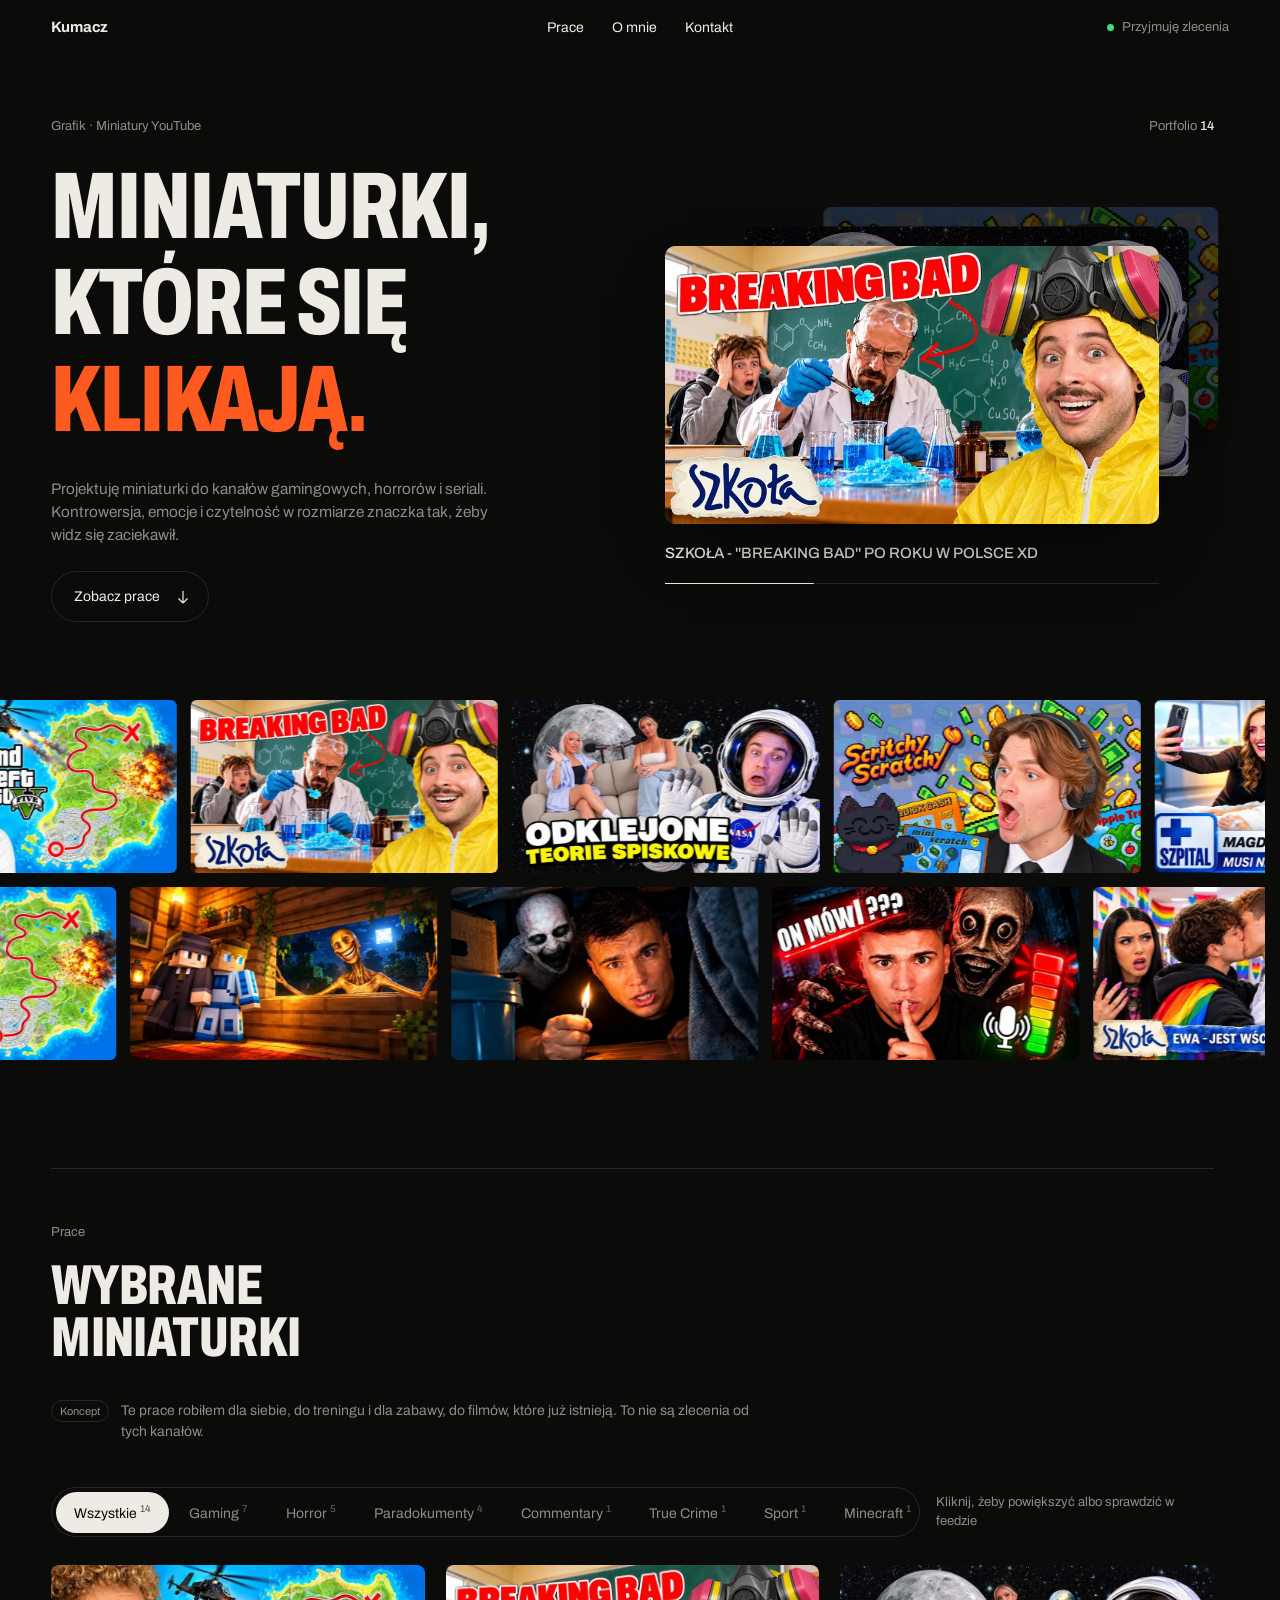
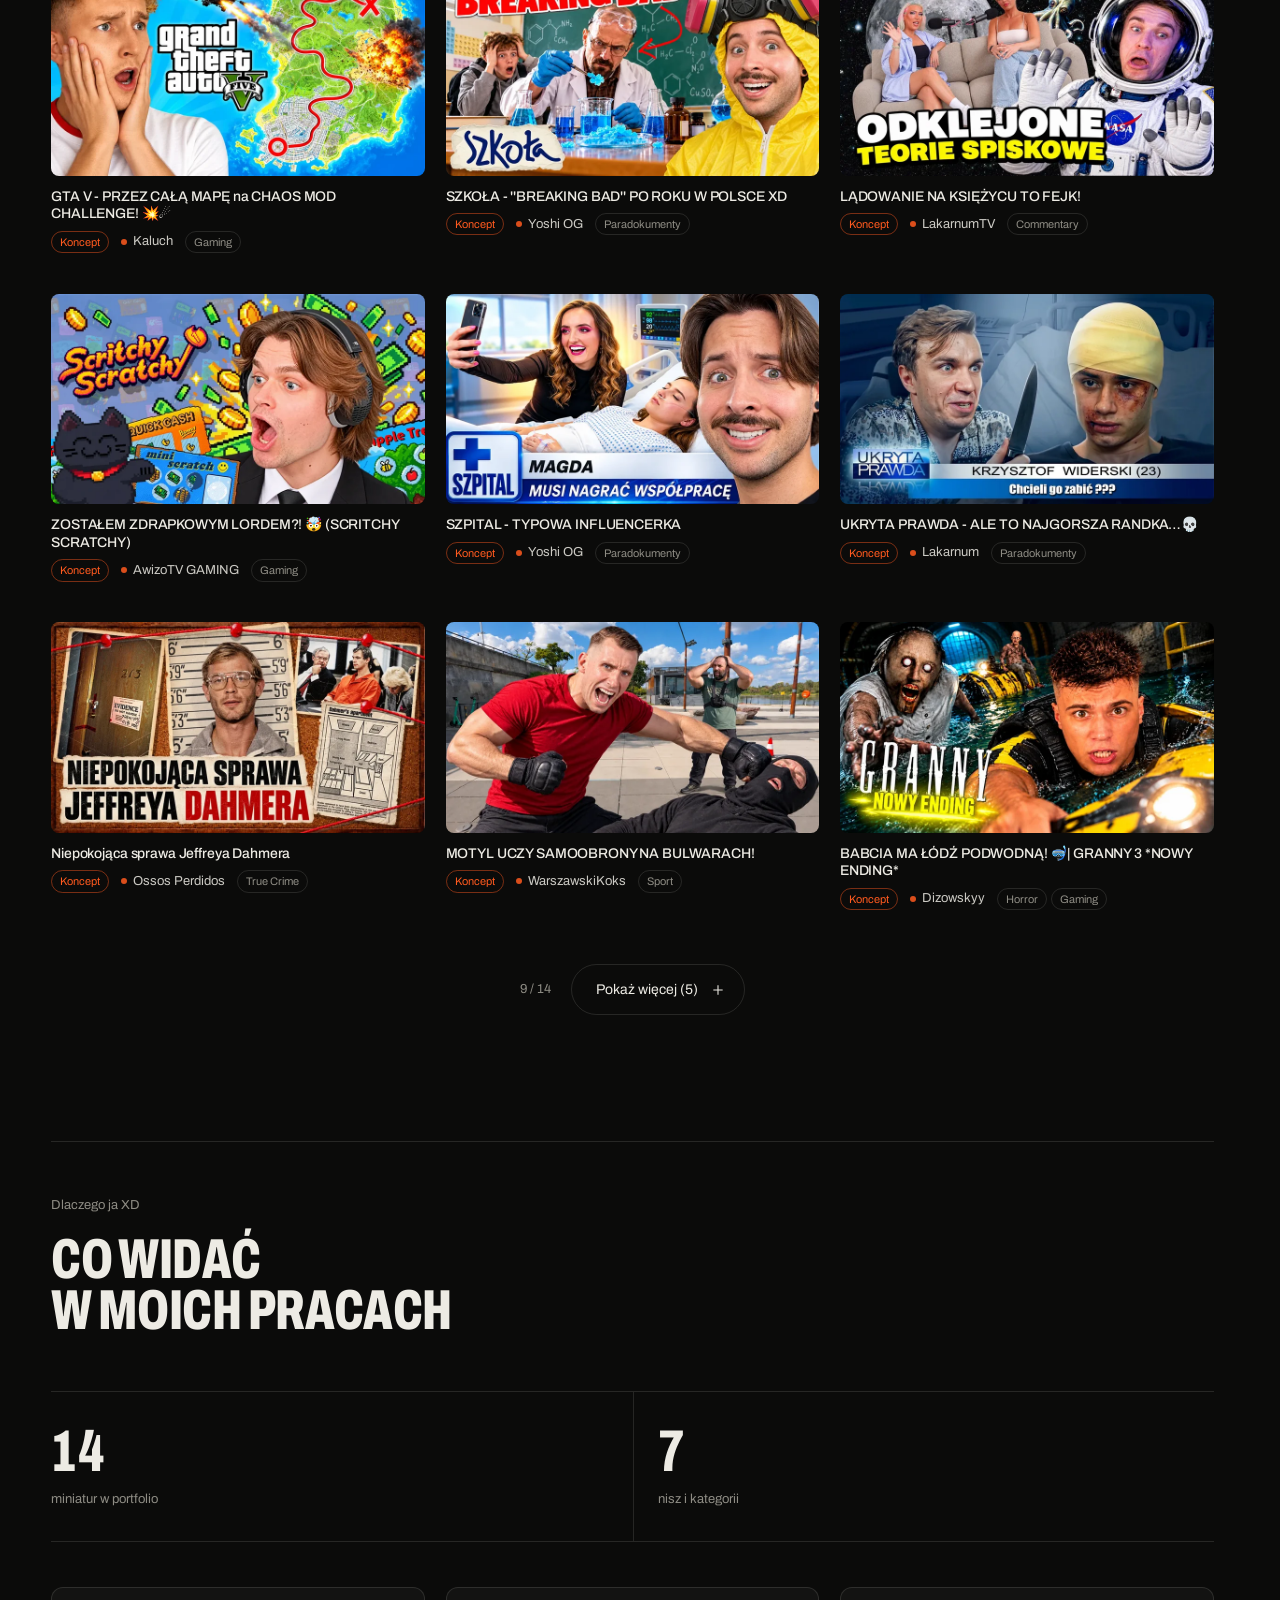
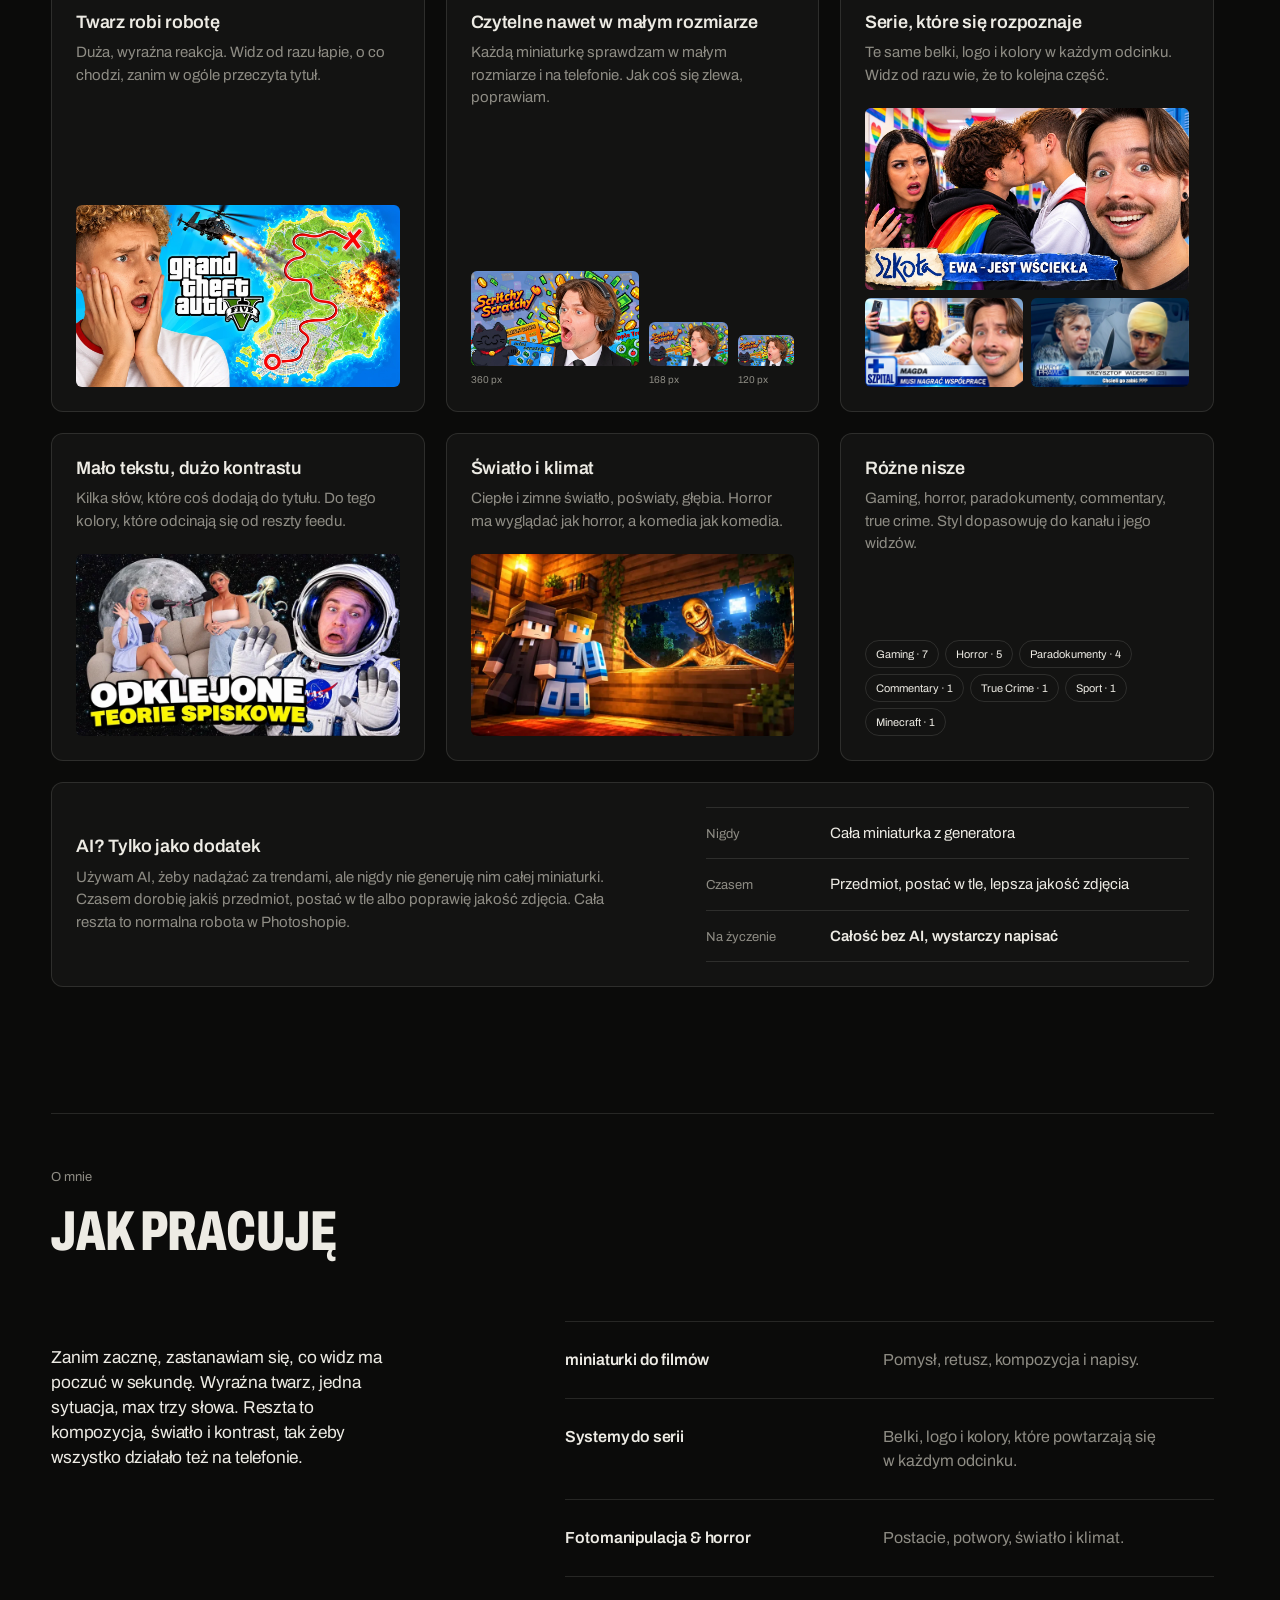
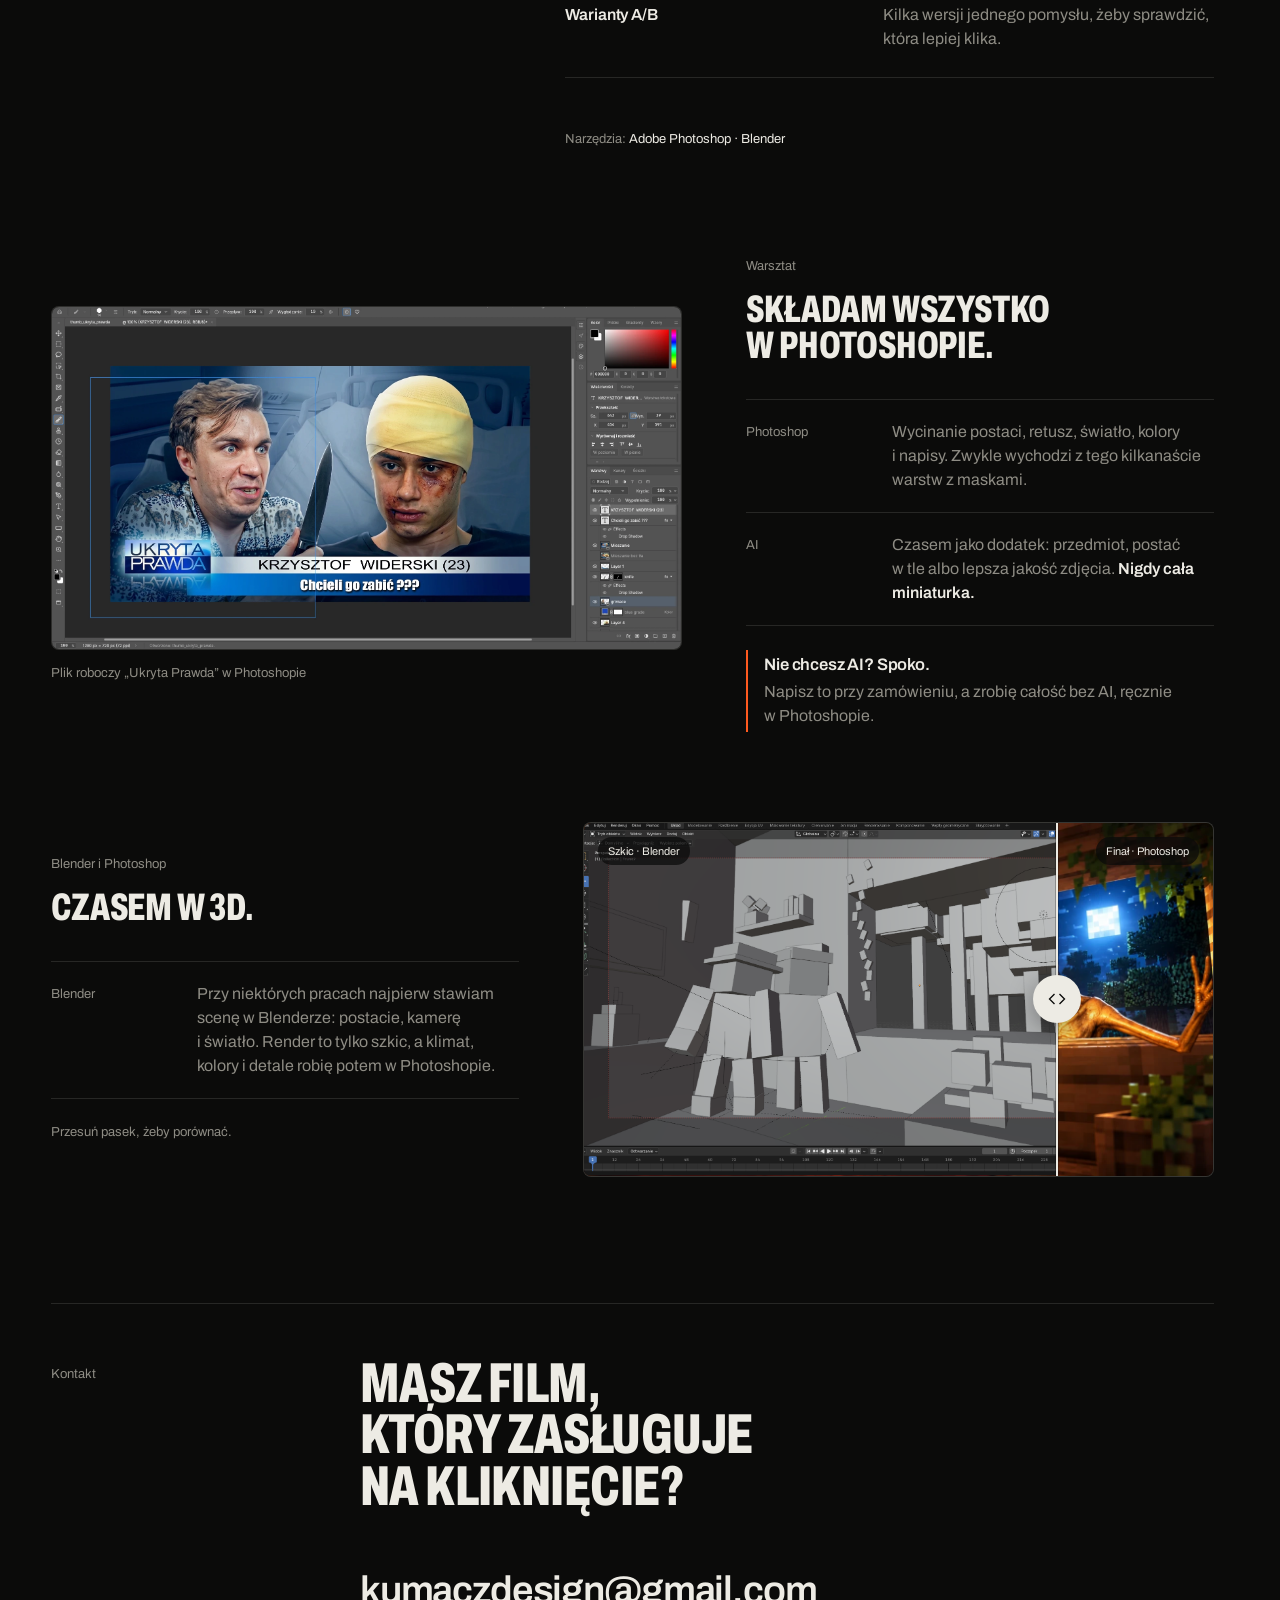
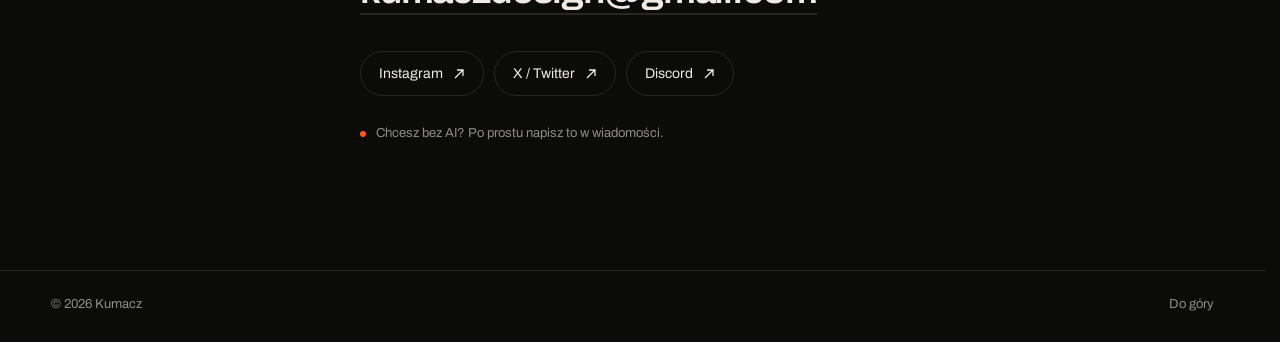
==== index.html @ b5e8e884 "Mniej ozdobników, lżejsza strona na telefon Co-Authored-By: Claude Opus 5.5 <noreply@anthropic.com>" ====
<!doctype html>
<html lang="pl">
<head>
  <meta charset="utf-8">
  <meta name="viewport" content="width=device-width, initial-scale=1, viewport-fit=cover">
  <title>Kumacz · miniaturki YouTube</title>
  <meta name="description" content="Portfolio miniaturek YouTube: gaming, horror, paradokumenty i nie tylko.">
  <meta property="og:title" content="Kumacz · miniaturki YouTube">
  <meta property="og:description" content="Portfolio miniaturek YouTube: gaming, horror, paradokumenty i nie tylko.">
  <meta property="og:type" content="website">
  <meta property="og:image" content="https://kumacz-design.github.io/kumacz.github.io/assets/img/share.jpg">
  <meta name="twitter:card" content="summary_large_image">
  <meta name="theme-color" content="#0b0b0a">
  <link rel="icon" href="data:image/svg+xml,%3Csvg xmlns='http://www.w3.org/2000/svg' viewBox='0 0 32 32'%3E%3Crect width='32' height='32' rx='7' fill='%23ff5a1f'/%3E%3Cpath d='M12 9.5v13l10-6.5z' fill='%230b0b0a'/%3E%3C/svg%3E">
  <link rel="preconnect" href="https://fonts.googleapis.com">
  <link rel="preconnect" href="https://fonts.gstatic.com" crossorigin>
  <link href="https://fonts.googleapis.com/css2?family=Archivo:wdth,wght@62..125,400..800&display=swap" rel="stylesheet">
  <link rel="stylesheet" href="assets/css/style.css">
</head>
<body>
  <a class="skip" href="#prace">Przejdź do prac</a>

  <header class="nav">
    <a class="nav__brand" href="#top" data-p="name">Kumacz</a>
    <nav class="nav__links" aria-label="Główna">
      <a href="#prace" class="ulink">Prace</a>
      <a href="#o-mnie" class="ulink">O mnie</a>
      <a href="#kontakt" class="ulink">Kontakt</a>
    </nav>
    <span class="nav__status mono" data-available><i></i>Przyjmuję zlecenia</span>
  </header>

  <main id="top">
    <section class="hero">
      <div class="hero__top mono">
        <span data-p="role">Grafik · Miniaturki YouTube</span>
        <span class="hero__index">Portfolio <b data-works>00</b></span>
      </div>
      <div class="hero__grid">
        <div class="hero__main">
          <h1 class="hero__title" aria-label="Miniaturki, które się klikają.">
            <span class="line" aria-hidden="true"><span>Miniaturki,</span></span>
            <span class="line" aria-hidden="true"><span>które się</span></span>
            <span class="line" aria-hidden="true"><span><em>klikają.</em></span></span>
          </h1>
          <div class="hero__foot">
            <p class="hero__lead fade">Projektuję miniaturki do kanałów gamingowych, horrorów i&nbsp;seriali. Kontrowersja, emocje i&nbsp;czytelność w&nbsp;rozmiarze znaczka tak, żeby widz się zaciekawił.</p>
            <a class="hero__cta fade" href="#prace">
              <span>Zobacz prace</span>
              <svg viewBox="0 0 24 24" aria-hidden="true"><path d="M12 4v16m0 0-6-6m6 6 6-6" fill="none" stroke="currentColor" stroke-width="1.6"/></svg>
            </a>
          </div>
        </div>
        <div class="show" aria-label="Najnowsze prace">
          <div class="show__stack"></div>
          <div class="show__caption">
            <span class="show__title"></span>
            <span class="show__bar" aria-hidden="true"><i></i></span>
          </div>
        </div>
      </div>
    </section>

    <section class="strip" aria-label="Przegląd prac">
      <div class="strip__inner">
        <div class="strip__row"></div>
        <div class="strip__row"></div>
      </div>
    </section>

    <section id="prace" class="work">
      <div class="section-head" data-reveal>
        <span class="mono"> Prace</span>
        <h2 class="section-title">Wybrane<br>miniaturki</h2>
      </div>
      <p class="work__note" data-reveal><span class="tag mono">Koncept</span> Te prace robiłem dla siebie, do treningu i&nbsp;dla zabawy, do filmów, które już istnieją. To nie są zlecenia od tych kanałów.</p>
      <div class="filters-wrap" data-reveal>
        <div class="filters" role="toolbar" aria-label="Filtruj kategorie">
          <span class="filters__pill" aria-hidden="true"></span>
        </div>
        <p class="mono filters__hint">Kliknij, żeby powiększyć albo sprawdzić w feedzie</p>
      </div>
      <div class="grid"></div>
      <div class="more" hidden>
        <span class="mono more__count"></span>
        <button class="more__btn"><span>Pokaż więcej</span><svg viewBox="0 0 24 24" aria-hidden="true"><path d="M12 5v14M5 12h14" fill="none" stroke="currentColor" stroke-width="1.6"/></svg></button>
      </div>
    </section>

    <section id="dlaczego" class="why">
      <div class="section-head" data-reveal>
        <span class="mono"> Dlaczego ja XD</span>
        <h2 class="section-title">Co widać<br>w moich pracach</h2>
      </div>

      <div class="stats" data-stats></div>

      <div class="perks">
        <article class="perk" data-reveal>
          <h3>Twarz robi robotę</h3>
          <p>Duża, wyraźna reakcja. Widz od razu łapie, o co chodzi, zanim w ogóle przeczyta tytuł.</p>
          <div class="perk__proof perk__proof--one"><img src="thumbnails/gta-przez-cala-mape.webp" alt="" loading="lazy"></div>
        </article>
        <article class="perk" data-reveal>
          <h3>Czytelne nawet w&nbsp;małym rozmiarze</h3>
          <p>Każdą miniaturkę sprawdzam w&nbsp;małym rozmiarze i&nbsp;na telefonie. Jak coś się zlewa, poprawiam.</p>
          <div class="perk__proof perk__proof--sizes">
            <figure><img src="thumbnails/scritchy-scratchy.webp" alt="" loading="lazy"><figcaption class="mono">360 px</figcaption></figure>
            <figure><img src="thumbnails/scritchy-scratchy.webp" alt="" loading="lazy"><figcaption class="mono">168 px</figcaption></figure>
            <figure><img src="thumbnails/scritchy-scratchy.webp" alt="" loading="lazy"><figcaption class="mono">120 px</figcaption></figure>
          </div>
        </article>
        <article class="perk" data-reveal>
          <h3>Serie, które się rozpoznaje</h3>
          <p>Te same belki, logo i&nbsp;kolory w&nbsp;każdym odcinku. Widz od razu wie, że to kolejna część.</p>
          <div class="perk__proof perk__proof--series">
            <img src="thumbnails/szkola-ewa-jest-wsciekla.webp" alt="" loading="lazy">
            <img src="thumbnails/szpital-magda-wspolpraca.webp" alt="" loading="lazy">
            <img src="thumbnails/ukryta-prawda-chcieli-go-zabic.webp" alt="" loading="lazy">
          </div>
        </article>
        <article class="perk" data-reveal>
          <h3>Mało tekstu, dużo kontrastu</h3>
          <p>Kilka słów, które coś dodają do tytułu. Do tego kolory, które odcinają się od reszty feedu.</p>
          <div class="perk__proof perk__proof--one"><img src="thumbnails/ladowanie-na-ksiezycu.webp" alt="" loading="lazy"></div>
        </article>
        <article class="perk" data-reveal>
          <h3>Światło i klimat</h3>
          <p>Ciepłe i&nbsp;zimne światło, poświaty, głębia. Horror ma wyglądać jak horror, a&nbsp;komedia jak komedia.</p>
          <div class="perk__proof perk__proof--one"><img src="thumbnails/minecraft-verity.webp" alt="" loading="lazy"></div>
        </article>
        <article class="perk" data-reveal>
          <h3>Różne nisze</h3>
          <p>Gaming, horror, paradokumenty, commentary, true crime. Styl dopasowuję do kanału i&nbsp;jego widzów.</p>
          <div class="perk__tags" data-niches></div>
        </article>
        <article class="perk perk--wide" data-reveal>
          <div class="perk__main">
            <h3>AI? Tylko jako dodatek</h3>
            <p>Używam AI, żeby nadążać za trendami, ale nigdy nie generuję nim całej miniaturki. Czasem dorobię jakiś przedmiot, postać w&nbsp;tle albo poprawię jakość zdjęcia. Cała reszta to normalna robota w&nbsp;Photoshopie.</p>
          </div>
          <ul class="perk__ai">
            <li><span class="mono">Nigdy</span>Cała miniaturka z generatora</li>
            <li><span class="mono">Czasem</span>Przedmiot, postać w tle, lepsza jakość zdjęcia</li>
            <li class="is-yes"><span class="mono">Na życzenie</span>Całość bez AI, wystarczy napisać</li>
          </ul>
        </article>
      </div>
    </section>

    <section id="o-mnie" class="about">
      <div class="section-head" data-reveal>
        <span class="mono">O mnie</span>
        <h2 class="section-title">Jak pracuję</h2>
      </div>
      <div class="about__body">
        <p class="about__lead" data-reveal>Zanim zacznę, zastanawiam się, co widz ma poczuć w&nbsp;sekundę. Wyraźna twarz, jedna sytuacja, max trzy słowa. Reszta to kompozycja, światło i&nbsp;kontrast, tak żeby wszystko działało też na telefonie.</p>
        <ol class="services">
          <li data-reveal><h3>miniaturki do filmów</h3><p>Pomysł, retusz, kompozycja i&nbsp;napisy.</p></li>
          <li data-reveal><h3>Systemy do serii</h3><p>Belki, logo i&nbsp;kolory, które powtarzają się w&nbsp;każdym odcinku.</p></li>
          <li data-reveal><h3>Fotomanipulacja &amp; horror</h3><p>Postacie, potwory, światło i klimat.</p></li>
          <li data-reveal><h3>Warianty A/B</h3><p>Kilka wersji jednego pomysłu, żeby sprawdzić, która lepiej klika.</p></li>
        </ol>
        <p class="tools mono" data-reveal>Narzędzia: <span data-tools></span></p>
      </div>

      <div class="craft">
        <figure class="craft__shot" data-reveal>
          <div class="craft__frame"><img src="assets/img/warsztat-photoshop.webp" alt="Plik roboczy miniaturki „Ukryta Prawda” w Photoshopie, z warstwami i maskami" loading="lazy" decoding="async"></div>
          <figcaption class="mono">Plik roboczy „Ukryta Prawda” w Photoshopie</figcaption>
        </figure>
        <div class="craft__text">
          <span class="mono craft__label" data-reveal>Warsztat</span>
          <h3 class="craft__title" data-reveal>Składam wszystko w&nbsp;Photoshopie.</h3>
          <div class="craft__points">
            <div data-reveal>
              <span class="mono">Photoshop</span>
              <p>Wycinanie postaci, retusz, światło, kolory i&nbsp;napisy. Zwykle wychodzi z&nbsp;tego kilkanaście warstw z&nbsp;maskami.</p>
            </div>
            <div data-reveal>
              <span class="mono">AI</span>
              <p>Czasem jako dodatek: przedmiot, postać w&nbsp;tle albo lepsza jakość zdjęcia. <strong>Nigdy cała miniaturka.</strong></p>
            </div>
          </div>
          <aside class="noai" data-reveal>
            <div>
              <p class="noai__title">Nie chcesz AI? Spoko.</p>
              <p class="noai__text">Napisz to przy zamówieniu, a&nbsp;zrobię całość bez AI, ręcznie w&nbsp;Photoshopie.</p>
            </div>
          </aside>
        </div>
      </div>

      <div class="craft craft--alt">
        <div class="craft__text">
          <span class="mono craft__label" data-reveal>Blender i Photoshop</span>
          <h3 class="craft__title" data-reveal>Czasem w&nbsp;3D.</h3>
          <div class="craft__points">
            <div data-reveal>
              <span class="mono">Blender</span>
              <p>Przy niektórych pracach najpierw stawiam scenę w&nbsp;Blenderze: postacie, kamerę i&nbsp;światło. Render to tylko szkic, a&nbsp;klimat, kolory i&nbsp;detale robię potem w&nbsp;Photoshopie.</p>
            </div>
          </div>
          <p class="mono craft__hint" data-reveal>Przesuń pasek, żeby porównać.</p>
        </div>
        <figure class="ba" data-reveal style="--p: 50%">
          <img class="ba__after" src="assets/img/blender-final.webp" alt="Gotowa miniatura po obróbce w Photoshopie" loading="lazy" decoding="async">
          <div class="ba__before"><img src="assets/img/blender-szkic.webp" alt="Szkic sceny w Blenderze" loading="lazy" decoding="async"></div>
          <span class="ba__tag ba__tag--l mono">Szkic · Blender</span>
          <span class="ba__tag ba__tag--r mono">Finał · Photoshop</span>
          <div class="ba__handle" aria-hidden="true">
            <span class="ba__knob"><svg viewBox="0 0 24 24"><path d="M9 6 3 12l6 6M15 6l6 6-6 6" fill="none" stroke="currentColor" stroke-width="1.6"/></svg></span>
          </div>
          <input class="ba__range" type="range" min="0" max="100" step="0.1" value="50" aria-label="Porównanie: szkic z Blendera i gotowa miniatura">
        </figure>
      </div>
    </section>

    <section id="kontakt" class="contact">
      <div class="section-head" data-reveal>
        <span class="mono">Kontakt</span>
        <h2 class="section-title">Masz film,<br>który zasługuje<br>na kliknięcie?</h2>
      </div>
      <a class="contact__mail" data-mail data-reveal href="mailto:kumaczdesign@gmail.com">kumaczdesign@gmail.com</a>
      <ul class="contact__socials" data-socials data-reveal></ul>
      <p class="contact__note mono" data-reveal>Chcesz bez AI? Po prostu napisz to w&nbsp;wiadomości.</p>
    </section>
  </main>

  <footer class="footer">
    <span class="mono">© <span data-year></span> <span data-p="name">Kumacz</span></span>
    <a class="mono ulink" href="#top">Do góry</a>
  </footer>

  <div class="lb" role="dialog" aria-modal="true" aria-label="Podgląd miniaturki" hidden>
    <div class="lb__bg"></div>
    <div class="lb__top lb__chrome">
      <span class="mono lb__count">01 / 01</span>
      <div class="lb__modes" role="group" aria-label="Tryb podglądu">
        <button class="mono is-active" data-mode="full" aria-pressed="true">Pełny rozmiar</button>
        <button class="mono" data-mode="feed" aria-pressed="false">Test w feedzie</button>
      </div>
      <button class="mono lb__close">Zamknij <kbd>Esc</kbd></button>
    </div>
    <div class="lb__stage">
      <figure class="lb__full"><img class="lb__img" alt=""></figure>
      <div class="lb__feed"></div>
    </div>
    <div class="lb__bottom lb__chrome">
      <div class="lb__caption">
        <h3 class="lb__title"></h3>
        <span class="mono lb__cat"></span>
      </div>
      <div class="lb__nav">
        <button class="lb__arrow" data-step="-1" aria-label="Poprzednia"><svg viewBox="0 0 24 24"><path d="M20 12H4m0 0 6-6m-6 6 6 6" fill="none" stroke="currentColor" stroke-width="1.6"/></svg></button>
        <button class="lb__arrow" data-step="1" aria-label="Następna"><svg viewBox="0 0 24 24"><path d="M4 12h16m0 0-6-6m6 6-6 6" fill="none" stroke="currentColor" stroke-width="1.6"/></svg></button>
      </div>
    </div>
  </div>

  <script src="thumbnails.js"></script>
  <script src="assets/js/main.js"></script>
</body>
</html>
---- assets/css/style.css ----
/* ==========================================================================
   Portfolio — Miniatury YouTube
   ========================================================================== */
:root {
  --bg: #0b0b0a;
  --bg-2: #131312;
  --bg-3: #1c1c1a;
  --fg: #edebe4;
  --muted: #8e8c84;
  --line: rgba(237, 235, 228, .12);
  --accent: #ff5a1f;
  --ease: cubic-bezier(.16, 1, .3, 1);
  --ease-in: cubic-bezier(.5, 0, .75, 0);
  --gutter: clamp(16px, 4vw, 56px);
  --radius: 8px;
  --sans: "Archivo", system-ui, -apple-system, "Segoe UI", sans-serif;
  --mono: ui-monospace, Consolas, monospace;
}

*, *::before, *::after { box-sizing: border-box; margin: 0; padding: 0; }
html {
  background: var(--bg);
  color: var(--fg);
  -webkit-font-smoothing: antialiased;
  -webkit-text-size-adjust: 100%;
  -webkit-tap-highlight-color: transparent;
  scroll-behavior: smooth;
  scrollbar-gutter: stable;
}
html.lb-open { overflow: hidden; }
body { font-family: var(--sans); font-size: 16px; line-height: 1.5; background: var(--bg); overflow-x: clip; }
img { display: block; max-width: 100%; }
a { color: inherit; text-decoration: none; }
button { font: inherit; color: inherit; background: none; border: 0; cursor: pointer; }
ol, ul { list-style: none; }
::selection { background: var(--accent); color: var(--bg); }
:focus-visible { outline: 2px solid var(--accent); outline-offset: 3px; border-radius: 4px; }

.mono {
  font-family: var(--sans);
  font-size: 13px;
  font-weight: 400;
}

.skip {
  position: fixed; top: 12px; left: 12px; z-index: 200;
  padding: 10px 14px; background: var(--fg); color: var(--bg); border-radius: 6px;
  transform: translateY(-200%);
}
.skip:focus { transform: none; }

/* underline link */
.ulink { position: relative; }
.ulink::after {
  content: ""; position: absolute; left: 0; right: 0; bottom: -2px; height: 1px;
  background: currentColor; transform: scaleX(0); transform-origin: right;
  transition: transform .6s var(--ease);
}
@media (hover: hover) { .ulink:hover::after { transform: scaleX(1); transform-origin: left; } }

/* ---------- Nav ---------- */
.nav {
  position: fixed; inset: 0 0 auto; z-index: 50;
  display: grid; grid-template-columns: 1fr auto 1fr; align-items: center;
  padding: max(16px, env(safe-area-inset-top)) var(--gutter) 16px;
  transition: transform .5s var(--ease), background-color .4s, border-color .4s;
  border-bottom: 1px solid transparent;
}
.nav.is-scrolled { background: rgba(11, 11, 10, .92); border-color: var(--line); }
.nav.is-hidden { transform: translateY(-100%); }
.nav__brand { font-weight: 700; font-size: 15px; letter-spacing: -.01em; justify-self: start; }
.nav__links { display: flex; gap: 28px; font-size: 14px; }
.nav__status { justify-self: end; display: inline-flex; align-items: center; gap: 8px; color: var(--muted); }
.nav__status i { width: 7px; height: 7px; border-radius: 50%; background: #3ddc84; }

/* ---------- Hero ---------- */
.hero { padding: clamp(96px, 13vh, 140px) var(--gutter) clamp(40px, 6vh, 72px); }
.hero__grid { display: grid; grid-template-columns: minmax(0, 1fr) minmax(0, 1fr); gap: clamp(32px, 5vw, 96px); align-items: center; }
.hero__top { display: flex; justify-content: space-between; color: var(--muted); margin-bottom: clamp(20px, 3vh, 36px); }
.hero__index b { color: var(--fg); font-weight: 500; }
.hero__title {
  font-weight: 800;
  font-variation-settings: "wdth" 66;
  font-stretch: 66%;
  text-transform: uppercase;
  font-size: clamp(52px, 7.4vw, 148px);
  line-height: .9;
  letter-spacing: -.012em;
}
.line { display: block; overflow: hidden; padding: .14em 0 .12em; margin: -.14em 0 -.12em; }
.line > span { display: block; transform: translate3d(0, 105%, 0); transition: transform 1s var(--ease); }
.line:nth-child(2) > span { transition-delay: .06s; }
.line:nth-child(3) > span { transition-delay: .12s; }
.is-loaded .line > span { transform: none; }
.hero__title em { font-style: normal; color: var(--accent); }

.fade { opacity: 0; transition: opacity .8s var(--ease) .35s; }
.is-loaded .fade { opacity: 1; }
.hero__foot { display: flex; flex-direction: column; align-items: flex-start; gap: 24px; margin-top: clamp(24px, 4vh, 44px); }
.hero__lead { max-width: 440px; color: var(--muted); font-size: clamp(15px, 1.2vw, 17px); }
.hero__cta {
  display: inline-flex; align-items: center; gap: 14px; flex: none;
  padding: 14px 16px 14px 22px; border: 1px solid var(--line); border-radius: 999px;
  font-size: 14px; transition: background-color .5s var(--ease), color .5s var(--ease), border-color .5s;
}
.hero__cta svg { width: 18px; height: 18px; transition: transform .6s var(--ease); }
@media (hover: hover) {
  .hero__cta:hover { background: var(--fg); color: var(--bg); border-color: var(--fg); }
  .hero__cta:hover svg { transform: translateY(3px); }
}

/* ---------- Hero showcase (latest works) ---------- */
.show { position: relative; padding-top: 8%; opacity: 0; transition: opacity .9s var(--ease) .25s; }
.is-loaded .show { opacity: 1; }
.show__stack { position: relative; aspect-ratio: 16 / 9; margin-right: 10%; }
.show__card {
  position: absolute; inset: 0; display: block; width: 100%; border-radius: 10px; overflow: hidden;
  background: var(--bg-3); box-shadow: 0 30px 60px -20px rgba(0, 0, 0, .7);
  transform-origin: 100% 0;
  transition: transform 1.1s var(--ease), opacity .9s var(--ease), filter .9s var(--ease);
}
.show__card img { width: 100%; height: 100%; object-fit: cover; }
.show__card.p0 { z-index: 4; transform: none; }
.show__card.p1 { z-index: 3; transform: translate(6%, -7%) scale(.9); filter: brightness(.5); }
.show__card.p2 { z-index: 2; transform: translate(12%, -14%) scale(.8); filter: brightness(.3); }
.show__card.out { z-index: 5; transform: translate(-10%, 12%) rotate(-3deg); opacity: 0; transition-duration: .9s, .6s, .9s; }
.show__card.wait { z-index: 1; transform: translate(16%, -20%) scale(.72); opacity: 0; filter: brightness(.2); }
.show__card.p1, .show__card.p2, .show__card.wait { pointer-events: none; }
.show__caption { display: grid; gap: 10px; margin: 18px 10% 0 0; }
.show__title { font-size: 15px; font-weight: 500; white-space: nowrap; overflow: hidden; text-overflow: ellipsis; transition: opacity .4s; }
.show__title.is-swap { opacity: 0; }
.show__bar { height: 1px; background: var(--line); overflow: hidden; margin-top: 8px; }
.show__bar i { display: block; height: 100%; background: var(--fg); transform: scaleX(0); transform-origin: left; }

/* ---------- Strip (marquee) ---------- */
.strip { overflow: hidden; padding: 24px 0 clamp(80px, 12vh, 140px); }
.strip__row { display: flex; width: max-content; will-change: transform; }
.strip__row + .strip__row { margin-top: 14px; }
.strip__group { display: flex; gap: 14px; padding-right: 14px; }
.strip__item {
  flex: none; width: clamp(200px, 24vw, 380px); aspect-ratio: 16 / 9;
  border-radius: 6px; overflow: hidden; background: var(--bg-3);
}
.strip__item img { width: 100%; height: 100%; object-fit: cover; transition: transform 1s var(--ease), filter .6s; }
@media (hover: hover) { .strip__item:hover img { transform: scale(1.04); } }

/* ---------- Section ---------- */
section[id] { scroll-margin-top: 40px; }
.work, .about, .contact { padding: 0 var(--gutter) clamp(96px, 14vh, 180px); }
.section-head {
  display: grid; grid-template-columns: minmax(0, 1fr); gap: 18px;
  border-top: 1px solid var(--line); padding-top: clamp(40px, 6vh, 64px);
}
.section-head > .mono { color: var(--muted); }
.section-title {
  font-weight: 800; text-transform: uppercase;
  font-variation-settings: "wdth" 66; font-stretch: 66%;
  font-size: clamp(36px, 4.4vw, 80px); line-height: .92; letter-spacing: -.01em;
}

/* generic reveal */
[data-reveal] { opacity: 0; transform: translateY(16px); transition: opacity .7s var(--ease), transform .8s var(--ease); transition-delay: var(--d, 0s); }
[data-reveal].is-in { opacity: 1; transform: none; }
.section-head[data-reveal] { transform: none; opacity: 1; }
.section-head[data-reveal] .section-title { opacity: 0; transform: translateY(16px); transition: opacity .7s var(--ease), transform .8s var(--ease); }
.section-head[data-reveal].is-in .section-title { opacity: 1; transform: none; }

/* ---------- Filters ---------- */
.filters-wrap { display: flex; justify-content: space-between; align-items: center; gap: 16px; margin: clamp(32px, 5vh, 56px) 0 28px; }
.filters {
  position: relative; display: inline-flex; gap: 2px; padding: 4px;
  border: 1px solid var(--line); border-radius: 999px; max-width: 100%; overflow-x: auto; scrollbar-width: none;
}
.filters::-webkit-scrollbar { display: none; }
.filter {
  position: relative; z-index: 1; white-space: nowrap;
  padding: 9px 18px; border-radius: 999px; font-size: 14px; color: var(--muted);
  transition: color .5s var(--ease);
}
@media (hover: hover) { .filter:hover { color: var(--fg); } }
.filter.is-active { color: var(--bg); }
.filter sup { font-size: 10px; margin-left: 3px; opacity: .7; }
.filters__pill {
  position: absolute; top: 0; left: 0; z-index: 0; border-radius: 999px; background: var(--fg);
  transition: transform .7s var(--ease), width .7s var(--ease), height .7s var(--ease);
}
.filters__hint { color: var(--muted); }

/* ---------- Grid ---------- */
.grid { display: grid; grid-template-columns: repeat(3, minmax(0, 1fr)); gap: clamp(28px, 3.2vw, 48px) clamp(14px, 1.6vw, 24px); }
@media (max-width: 1100px) { .grid { grid-template-columns: repeat(2, minmax(0, 1fr)); } }
@media (max-width: 560px) { .grid { grid-template-columns: minmax(0, 1fr); } }

.more { display: flex; align-items: center; justify-content: center; gap: 20px; margin-top: clamp(40px, 6vh, 64px); }
.more[hidden] { display: none; }
.more__count { color: var(--muted); }
.more__btn {
  display: inline-flex; align-items: center; gap: 12px; padding: 14px 18px 14px 24px;
  border: 1px solid var(--line); border-radius: 999px; font-size: 14px;
  transition: background-color .5s var(--ease), color .5s var(--ease), border-color .5s;
}
.more__btn svg { width: 16px; height: 16px; transition: transform .6s var(--ease); }
@media (hover: hover) { .more__btn:hover { background: var(--fg); color: var(--bg); border-color: var(--fg); } }
.card[hidden] { display: none; }
.card.is-featured { grid-column: 1 / -1; }
.card__media {
  position: relative; display: block; width: 100%; aspect-ratio: 16 / 9;
  border-radius: var(--radius); overflow: hidden; background: var(--bg-3);
}
.card__media img { width: 100%; height: 100%; object-fit: cover; transition: transform .8s var(--ease); }
@media (hover: hover) { .card__media:hover img { transform: scale(1.03); } }
.card { opacity: 0; transform: translateY(16px); transition: opacity .7s var(--ease), transform .8s var(--ease); transition-delay: var(--d, 0s); }
.card.is-in { opacity: 1; transform: none; }
.card__info { padding-top: 12px; }
.card__body { min-width: 0; }
.card__meta { display: flex; flex-wrap: wrap; align-items: center; gap: 6px 12px; margin-top: 8px; }
.card__tags { display: flex; flex-wrap: wrap; gap: 4px; }
.tag { font-size: 11px; padding: 3px 8px; border: 1px solid var(--line); border-radius: 999px; color: var(--muted); line-height: 1.3; }
.ch-link { font-size: 13px; color: var(--fg); opacity: .85; display: inline-flex; align-items: center; gap: 6px; transition: color .3s, opacity .3s; }
.ch-link::before { content: ""; width: 6px; height: 6px; border-radius: 50%; background: var(--accent); }
a.ch-link:hover { color: var(--accent); opacity: 1; }
.card__title { font-size: clamp(14px, 1.05vw, 16px); font-weight: 500; letter-spacing: -.01em; line-height: 1.25; }

.work__note { display: flex; align-items: baseline; gap: 12px; max-width: 720px; margin: clamp(24px, 4vh, 40px) 0 0; color: var(--muted); font-size: 14px; }
.work__note .tag { flex: none; }
.tag--concept { color: var(--accent); border-color: rgba(255, 90, 31, .45); }
@media (max-width: 900px) { .work__note { margin-left: 0; } }

/* ---------- Why / stats + perks ---------- */
.why { padding: 0 var(--gutter) clamp(96px, 14vh, 180px); }
.stats {
  display: grid; grid-template-columns: repeat(auto-fit, minmax(180px, 1fr));
  margin-top: clamp(40px, 6vh, 72px); border-top: 1px solid var(--line); border-bottom: 1px solid var(--line);
}
.stat { padding: clamp(24px, 3.5vh, 36px) 24px clamp(24px, 3.5vh, 36px) 0; }
.stat + .stat { padding-left: 24px; border-left: 1px solid var(--line); }
.stat__value {
  display: block; font-weight: 800; text-transform: uppercase;
  font-variation-settings: "wdth" 66; font-stretch: 66%;
  font-size: clamp(44px, 4.6vw, 84px); line-height: .95; letter-spacing: -.01em; font-variant-numeric: tabular-nums;
}
.stat__value b { font-weight: inherit; }
.stat__label { display: block; color: var(--muted); margin-top: 10px; }

.perks { display: grid; grid-template-columns: repeat(3, minmax(0, 1fr)); gap: clamp(14px, 1.6vw, 24px); margin-top: clamp(32px, 5vh, 56px); }
.perk {
  display: flex; flex-direction: column; padding: 24px; border: 1px solid var(--line); border-radius: 12px; background: var(--bg-2);
  transition: border-color .5s var(--ease), opacity 1.1s var(--ease), transform 1.3s var(--ease);
}
.perk h3 { font-size: clamp(18px, 1.4vw, 22px); font-weight: 600; letter-spacing: -.015em; line-height: 1.2; }
.perk p { color: var(--muted); margin-top: 8px; font-size: 15px; }
.perk__proof { margin-top: auto; padding-top: 22px; }
.perk__proof img { width: 100%; aspect-ratio: 16 / 9; object-fit: cover; border-radius: 6px; background: var(--bg-3); }

.perk__proof--sizes { display: flex; align-items: flex-end; gap: 10px; }
.perk__proof--sizes figure:nth-child(1) { flex: 3; }
.perk__proof--sizes figure:nth-child(2) { flex: 1.4; }
.perk__proof--sizes figure:nth-child(3) { flex: 1; }
.perk__proof--sizes figcaption { color: var(--muted); font-size: 10px; margin-top: 6px; }
/* one full-width on top, two side by side below */
.perk__proof--series { display: grid; grid-template-columns: 1fr 1fr; gap: 8px; }
.perk__proof--series img { aspect-ratio: 16 / 9; }
.perk__proof--series img:first-child { grid-column: 1 / -1; }
.perk__tags { margin-top: auto; padding-top: 22px; display: flex; flex-wrap: wrap; gap: 6px; }
.perk__tags .tag { font-size: 11px; padding: 6px 10px; color: var(--fg); }
.perk--wide { grid-column: 1 / -1; display: grid; grid-template-columns: 1.2fr 1fr; gap: clamp(24px, 4vw, 64px); align-items: center; }
.perk--wide p { max-width: 60ch; }
.perk__ai { border-top: 1px solid var(--line); }
.perk__ai li { display: grid; grid-template-columns: 110px 1fr; gap: 14px; align-items: baseline; padding: 14px 0; border-bottom: 1px solid var(--line); font-size: 15px; }
.perk__ai .mono { color: var(--muted); }
.perk__ai li.is-yes { font-weight: 600; }
@media (max-width: 1100px) { .perks { grid-template-columns: repeat(2, minmax(0, 1fr)); } }
@media (max-width: 800px) { .perk--wide { grid-template-columns: 1fr; } }
@media (max-width: 640px) {
  .perks { grid-template-columns: minmax(0, 1fr); }
  .stats { grid-template-columns: repeat(2, 1fr); }
  .stat, .stat + .stat { padding: 20px 12px 20px 0; border-left: 0; }
  .stat:nth-child(even) { padding-left: 16px; border-left: 1px solid var(--line); }
  .stat:nth-child(n+3) { border-top: 1px solid var(--line); }
}

/* ---------- About ---------- */
.about__body { display: grid; grid-template-columns: 1fr 1.4fr; gap: 24px clamp(32px, 4vw, 72px); margin-top: clamp(48px, 7vh, 80px); align-items: start; }
.about__body > * { grid-column: 2; }
.about__body > .about__lead { grid-column: 1; grid-row: 1 / span 2; }
.about__lead { padding-top: 24px; font-size: clamp(17px, 1.35vw, 22px); line-height: 1.45; letter-spacing: -.01em; max-width: 34ch; }
.services { border-top: 1px solid var(--line); }
.services li {
  display: grid; grid-template-columns: 1fr 1.1fr; gap: 16px; align-items: baseline;
  padding: 26px 0; border-bottom: 1px solid var(--line);
}
.services h3 { font-size: clamp(16px, 1.2vw, 19px); font-weight: 600; letter-spacing: -.01em; }
.services p { color: var(--muted); }
.tools { color: var(--muted); margin-top: 28px; }
.tools span { color: var(--fg); }

/* workflow / Photoshop */
.craft {
  display: grid; grid-template-columns: 1.35fr 1fr; gap: clamp(32px, 5vw, 80px); align-items: center;
  margin-top: clamp(80px, 12vh, 140px);
}
.craft__frame { border-radius: var(--radius); overflow: hidden; border: 1px solid var(--line); background: var(--bg-2); }
.craft__frame img { width: 100%; height: auto; }
.craft__shot figcaption { color: var(--muted); margin-top: 14px; }
.craft__label { display: block; color: var(--muted); margin-bottom: 14px; }
.craft__title {
  font-weight: 800; text-transform: uppercase; font-variation-settings: "wdth" 66; font-stretch: 66%;
  font-size: clamp(30px, 3vw, 52px); line-height: .94; letter-spacing: -.005em;
}
.craft__points { margin-top: clamp(28px, 4vh, 44px); border-top: 1px solid var(--line); }
.craft__points > div { display: grid; grid-template-columns: 130px 1fr; gap: 16px; padding: 20px 0; border-bottom: 1px solid var(--line); }
.craft__points .mono { color: var(--muted); padding-top: 3px; }
.craft__points p { color: var(--muted); }
.craft__points strong { color: var(--fg); font-weight: 600; }
.craft--alt { grid-template-columns: 1fr 1.35fr; margin-top: clamp(64px, 10vh, 120px); }
.noai { margin-top: 24px; padding: 4px 0 4px 16px; border-left: 2px solid var(--accent); }
.noai__title { font-weight: 600; font-size: clamp(16px, 1.3vw, 19px); letter-spacing: -.01em; line-height: 1.3; }
.noai__text { color: var(--muted); margin-top: 4px; }
.contact__note { color: var(--muted); margin-top: 28px; }
/* Contact keeps its original layout: label on the left, content indented */
.contact .section-head { grid-template-columns: minmax(120px, 1fr) 3fr; gap: 24px; }
.contact .section-head > .mono { padding-top: .6em; }
.contact__mail, .contact__socials, .contact__note { margin-left: calc(25% + 18px); }
@media (max-width: 900px) {
  .contact .section-head { grid-template-columns: 1fr; gap: 14px; }
  .contact .section-head > .mono { padding-top: 0; }
  .contact__mail, .contact__socials, .contact__note { margin-left: 0; }
}
.contact__note::before { content: ""; display: inline-block; width: 6px; height: 6px; border-radius: 50%; background: var(--accent); margin-right: 10px; vertical-align: middle; }
@media (max-width: 900px) { .contact__note { margin-left: 0; } }

.craft__hint { color: var(--muted); margin-top: 24px; }

/* before / after slider */
.ba {
  position: relative; aspect-ratio: 16 / 9; border-radius: var(--radius); overflow: hidden;
  border: 1px solid var(--line); background: var(--bg-3); user-select: none; touch-action: pan-y;
}
.ba img { position: absolute; inset: 0; width: 100%; height: 100%; object-fit: cover; pointer-events: none; }
.ba__before { position: absolute; inset: 0; clip-path: inset(0 calc(100% - var(--p)) 0 0); }
.ba__handle {
  position: absolute; top: 0; bottom: 0; left: var(--p); width: 2px; margin-left: -1px;
  background: var(--fg); box-shadow: 0 0 0 1px rgba(0, 0, 0, .25); pointer-events: none;
}
.ba__knob {
  position: absolute; top: 50%; left: 50%; width: 48px; height: 48px; margin: -24px 0 0 -24px;
  display: grid; place-items: center; border-radius: 50%;
  background: var(--fg); color: var(--bg); box-shadow: 0 6px 24px rgba(0, 0, 0, .35);
  transition: transform .5s var(--ease);
}
.ba__knob svg { width: 20px; height: 20px; }
.ba.is-drag .ba__knob { transform: scale(1.08); }
.ba__range:focus-visible + .ba__handle, .ba:has(.ba__range:focus-visible) .ba__knob { outline: 2px solid var(--accent); outline-offset: 3px; }
.ba__tag {
  position: absolute; top: 14px; padding: 6px 10px; border-radius: 999px; font-size: 11px;
  background: rgba(11, 11, 10, .72); color: var(--fg); pointer-events: none; transition: opacity .4s;
}
.ba__tag--l { left: 14px; }
.ba__tag--r { right: 14px; }
.ba__range {
  position: absolute; inset: 0; width: 100%; height: 100%; margin: 0; opacity: 0;
  -webkit-appearance: none; appearance: none; background: none; cursor: ew-resize; touch-action: pan-y;
}
.ba__range::-webkit-slider-thumb { -webkit-appearance: none; width: 48px; height: 600px; cursor: ew-resize; }
.ba__range::-moz-range-thumb { width: 48px; height: 600px; border: 0; cursor: ew-resize; }

@media (max-width: 900px) {
  .craft, .craft--alt { grid-template-columns: 1fr; }
  .craft--alt .ba { order: -1; }
  .craft__points > div { grid-template-columns: 1fr; gap: 6px; }
}

/* ---------- Contact ---------- */
.contact__mail {
  display: inline-block; margin-top: clamp(40px, 6vh, 72px);
  font-size: clamp(24px, 3vw, 48px); font-weight: 600; letter-spacing: -.03em; line-height: 1.2;
  border-bottom: 2px solid var(--line); transition: border-color .5s var(--ease);
}
@media (hover: hover) { .contact__mail:hover { color: var(--accent); border-color: var(--accent); } }
.contact__mail { overflow-wrap: anywhere; transition: color .3s, border-color .3s; }
.contact__socials { display: flex; flex-wrap: wrap; gap: 10px; margin-top: 36px; }
.contact__socials a {
  display: inline-flex; align-items: center; gap: 10px; padding: 11px 18px;
  border: 1px solid var(--line); border-radius: 999px; font-size: 14px;
  transition: background-color .5s var(--ease), color .5s var(--ease), border-color .5s;
}
.contact__socials svg { width: 12px; height: 12px; }
@media (hover: hover) { .contact__socials a:hover { background: var(--fg); color: var(--bg); border-color: var(--fg); } }

.footer { display: flex; justify-content: space-between; padding: 24px var(--gutter) max(28px, env(safe-area-inset-bottom)); border-top: 1px solid var(--line); color: var(--muted); }

/* ---------- Lightbox ---------- */
.lb { position: fixed; inset: 0; z-index: 100; display: grid; grid-template-rows: auto minmax(0, 1fr) auto; }
.lb[hidden] { display: none; }
.lb__bg { position: absolute; inset: 0; background: #090908; }
.lb__top, .lb__bottom { position: relative; display: flex; align-items: center; justify-content: space-between; gap: 16px; padding: 18px var(--gutter); }
.lb__top { padding-top: max(18px, env(safe-area-inset-top)); }
.lb__bottom { padding-bottom: max(18px, env(safe-area-inset-bottom)); }
.lb__count { color: var(--muted); min-width: 80px; }
.lb__modes { display: inline-flex; padding: 3px; border: 1px solid var(--line); border-radius: 999px; }
.lb__modes button { padding: 8px 14px; border-radius: 999px; color: var(--muted); transition: background-color .4s var(--ease), color .4s var(--ease); }
.lb__modes button.is-active { background: var(--fg); color: var(--bg); }
.lb__close { color: var(--muted); display: inline-flex; gap: 8px; align-items: center; min-width: 80px; justify-content: flex-end; transition: color .3s; }
.lb__close:hover { color: var(--fg); }
.lb__close kbd { font-family: var(--mono); font-size: 10px; padding: 2px 6px; border: 1px solid var(--line); border-radius: 4px; }
.lb__stage { position: relative; display: grid; place-items: center; min-height: 0; padding: 0 var(--gutter); touch-action: pan-y; }
.lb__full { width: min(100%, calc((100dvh - 190px) * 16 / 9)); aspect-ratio: 16 / 9; transform-origin: 0 0; }
.lb__img { width: 100%; height: 100%; object-fit: cover; border-radius: 10px; background: var(--bg-3); }
.lb__caption { display: flex; align-items: baseline; gap: 16px; min-width: 0; }
.lb__title { font-size: clamp(16px, 1.6vw, 22px); font-weight: 500; letter-spacing: -.01em; white-space: nowrap; overflow: hidden; text-overflow: ellipsis; }
.lb__cat { color: var(--muted); white-space: nowrap; display: inline-flex; align-items: center; gap: 10px; }
.lb__cat i { font-style: normal; opacity: .5; }
.lb__cat .ch-link { font-family: var(--sans); text-transform: none; }
.lb__nav { display: flex; gap: 8px; }
.lb__arrow { width: 48px; height: 48px; border: 1px solid var(--line); border-radius: 50%; display: grid; place-items: center; transition: background-color .4s var(--ease), color .4s var(--ease); }
.lb__arrow svg { width: 18px; height: 18px; }
.lb__arrow:hover { background: var(--fg); color: var(--bg); }

.lb__feed { display: none; }
.lb.is-feed .lb__full { display: none; }
.lb.is-feed .lb__feed { display: flex; }
.lb.is-feed .lb__stage { place-items: center; overflow-y: auto; }

/* feed mock (neutral dark video-site UI) */
.lb__feed {
  gap: clamp(24px, 2.6vw, 40px); align-items: flex-start; justify-content: center; flex-wrap: wrap;
  padding: clamp(20px, 2.6vw, 36px); background: #0f0f0f; border-radius: 14px; max-width: 1240px; width: 100%;
  font-family: Roboto, Arial, sans-serif; color: #f1f1f1;
}
.mock__label { display: block; margin-bottom: 14px; color: #717171; font-family: var(--mono); }
.mock--home { width: 360px; }
.mock--side { width: 402px; }
.mock--mobile { width: 300px; }
.yt__thumb { position: relative; aspect-ratio: 16 / 9; border-radius: 12px; overflow: hidden; background: #272727; }
.yt__thumb img { width: 100%; height: 100%; object-fit: cover; }
.yt__time { position: absolute; right: 6px; bottom: 6px; padding: 1px 4px; border-radius: 4px; background: rgba(0, 0, 0, .8); font-size: 12px; font-weight: 500; }
.yt__meta { display: flex; gap: 12px; margin-top: 12px; }
.yt__avatar { flex: none; width: 36px; height: 36px; border-radius: 50%; display: grid; place-items: center; background: var(--accent); color: #0b0b0a; font-weight: 700; font-size: 15px; }
.yt__title { font-size: 16px; font-weight: 500; line-height: 22px; display: -webkit-box; -webkit-line-clamp: 2; -webkit-box-orient: vertical; overflow: hidden; }
.yt__sub { font-size: 14px; color: #aaa; line-height: 20px; }
.yt-row { display: flex; gap: 8px; margin-bottom: 10px; padding: 4px; border-radius: 10px; }
.yt-row.is-current { outline: 1px solid rgba(255, 90, 31, .7); }
.yt-row .yt__thumb { width: 168px; flex: none; border-radius: 8px; }
.yt-row .yt__title { font-size: 14px; line-height: 20px; }
.yt-row .yt__sub { font-size: 12px; line-height: 18px; }
.phone { padding: 10px; border-radius: 34px; background: #1d1d1d; border: 1px solid #2c2c2c; }
.phone__screen { border-radius: 26px; overflow: hidden; background: #0f0f0f; padding-bottom: 14px; }
.phone .yt__thumb { border-radius: 0; }
.phone .yt__meta { padding: 0 12px; }
.phone .yt__title { font-size: 14px; line-height: 20px; }
.phone .yt__sub { font-size: 12px; line-height: 17px; }

/* ---------- Responsive ---------- */
@media (max-width: 900px) {
  .hero__grid { grid-template-columns: minmax(0, 1fr); }
  .hero__title { font-size: clamp(52px, 13vw, 120px); }
  .show { padding-top: 6%; }
  .nav { grid-template-columns: 1fr auto; }
  .nav__status { display: none; }
  .section-head, .about__body { grid-template-columns: 1fr; gap: 14px; }
  .about__body > *, .about__body > .about__lead { grid-column: 1; grid-row: auto; }
  .about__lead { margin-bottom: 16px; }
  .contact__mail, .contact__socials { margin-left: 0; }
  .filters__hint { display: none; }
}
@media (max-width: 720px) {
  .nav__links { gap: 18px; font-size: 13px; }
  .card.is-featured { grid-column: auto; }
  .lb__modes button { padding: 7px 10px; font-size: 11px; }
  .lb__close kbd, .lb__count { display: none; }
  .lb__caption { flex-direction: column; gap: 2px; }
  .mock--home, .mock--side, .mock--mobile { width: 100%; max-width: 402px; }
  .lb.is-feed .lb__stage { place-items: start center; padding-bottom: 16px; }
}

/* ---------- Phones ---------- */
@media (max-width: 560px) {
  :root { --gutter: 16px; }
  /* bigger tap areas without changing the look */
  .nav { padding-top: max(6px, env(safe-area-inset-top)); padding-bottom: 6px; }
  .nav__brand, .nav__links a { padding: 12px 0; }
  .footer .ulink { padding: 10px 0; }
  .hero { padding-top: 88px; }
  .hero__top { margin-bottom: 18px; }
  .hero__title { font-size: clamp(46px, 15vw, 72px); }
  .hero__cta { padding: 13px 16px 13px 20px; }
  .show__stack { margin-right: 12%; }
  .strip { padding: 8px 0 56px; }
  .strip__row + .strip__row { display: none; }
  .strip__item { width: 62vw; }
  .work, .about, .contact, .why { padding-bottom: 72px; }
  .section-head { padding-top: 36px; gap: 12px; }
  .section-title { font-size: clamp(34px, 10vw, 48px); }
  .work__note { flex-direction: column; gap: 8px; }
  .filters-wrap { margin: 24px calc(-1 * var(--gutter)) 20px; padding: 0 var(--gutter); }
  .filter { padding: 11px 16px; }
  .grid { gap: 28px; }
  .stats { margin-top: 28px; }
  .stat__value { font-size: 44px; }
  .perk { padding: 18px; }
  .perk__ai li { grid-template-columns: 1fr; gap: 2px; }
  .about__body { margin-top: 28px; }
  .about__lead { padding-top: 0; }
  .services li { grid-template-columns: 1fr; gap: 4px; padding: 18px 0; }
  .services p { grid-column: auto; }
  .craft { margin-top: 56px; gap: 24px; }
  .craft--alt { margin-top: 48px; }
  .ba__knob { width: 40px; height: 40px; margin: -20px 0 0 -20px; }
  .ba__tag { top: 8px; font-size: 11px; padding: 4px 8px; }
  .ba__tag--l { left: 8px; }
  .ba__tag--r { right: 8px; }
  .contact__mail { font-size: 22px; margin-top: 28px; }
  .contact__socials a { padding: 12px 18px; }
  .footer { flex-direction: column; gap: 10px; }
  .lb__top, .lb__bottom { padding-left: 12px; padding-right: 12px; }
  .lb__stage { padding: 0 8px; }
  .lb__img { border-radius: 6px; }
  .lb__arrow { width: 44px; height: 44px; }
  .lb.is-feed .lb__feed { padding: 16px; gap: 24px; border-radius: 10px; }
}

@media (prefers-reduced-motion: reduce) {
  *, *::before, *::after { transition-duration: .01ms !important; animation: none !important; transition-delay: 0s !important; }
  html { scroll-behavior: auto; }
}
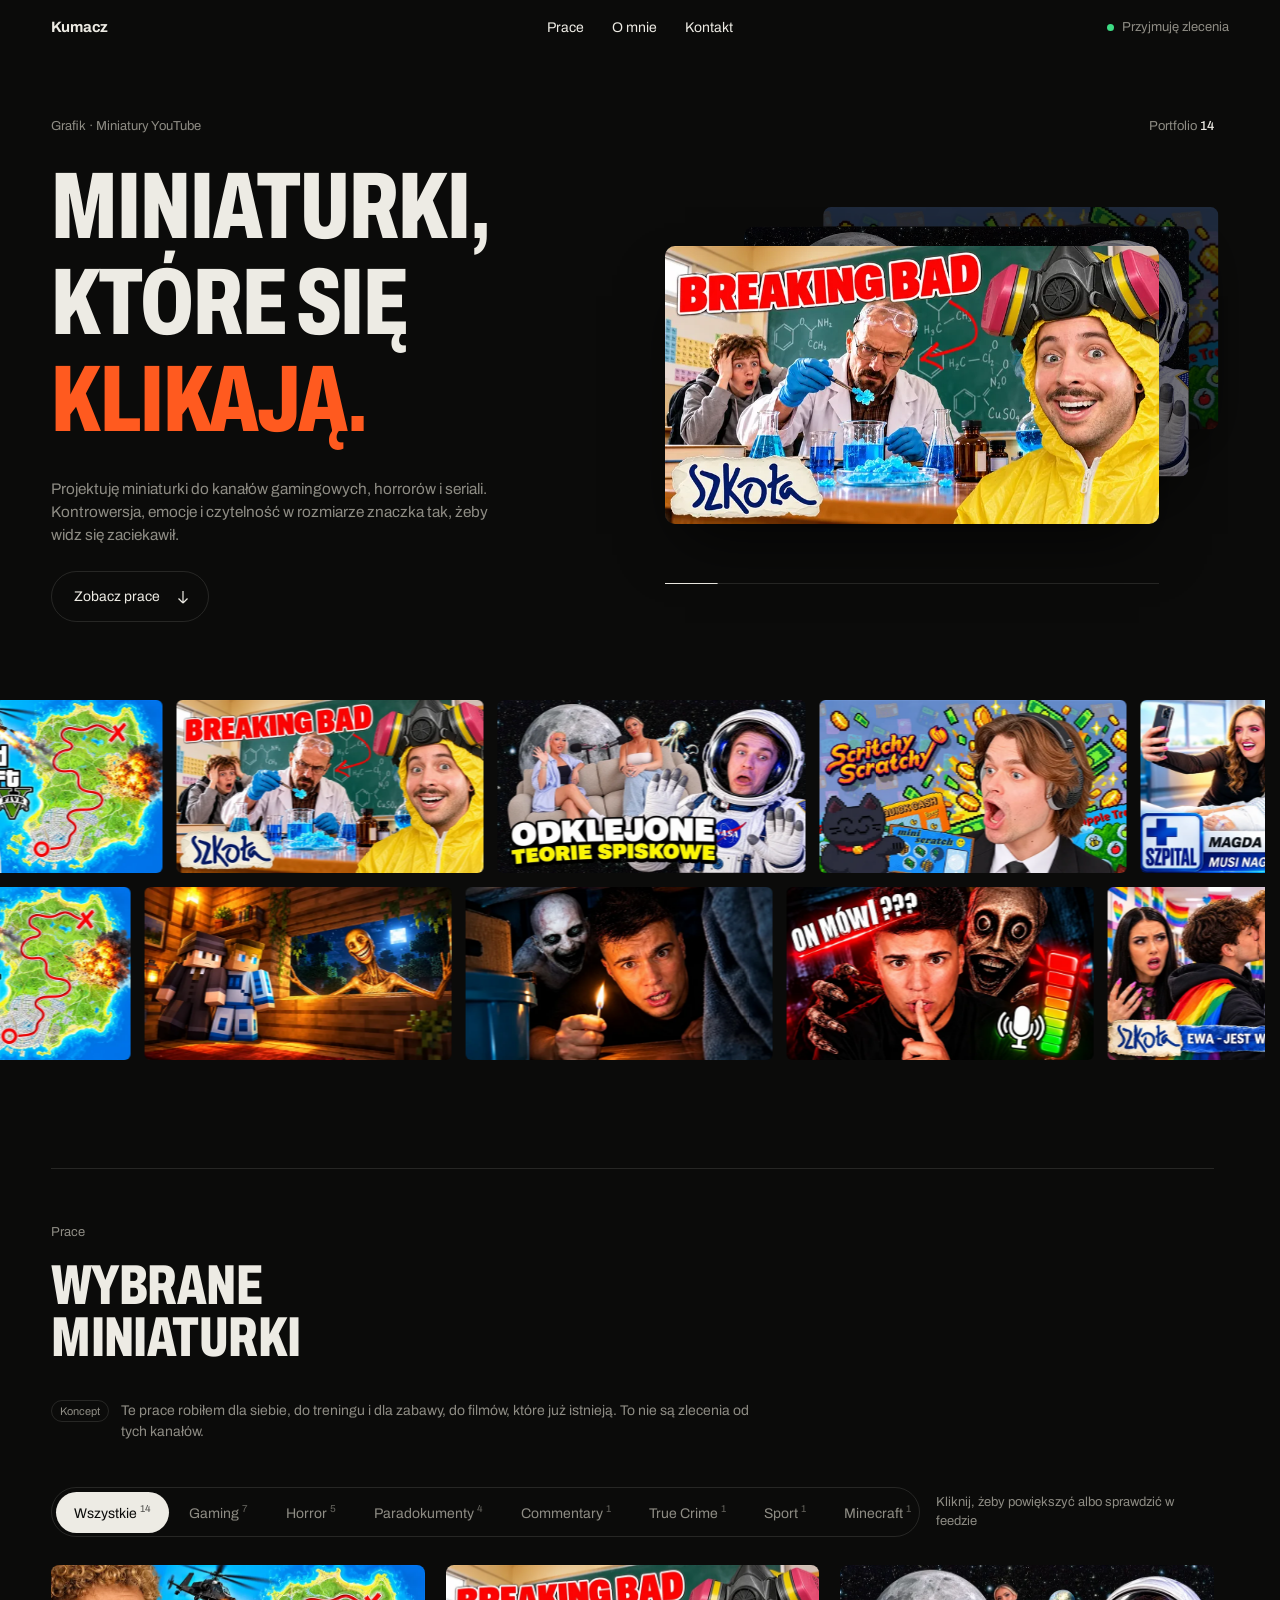
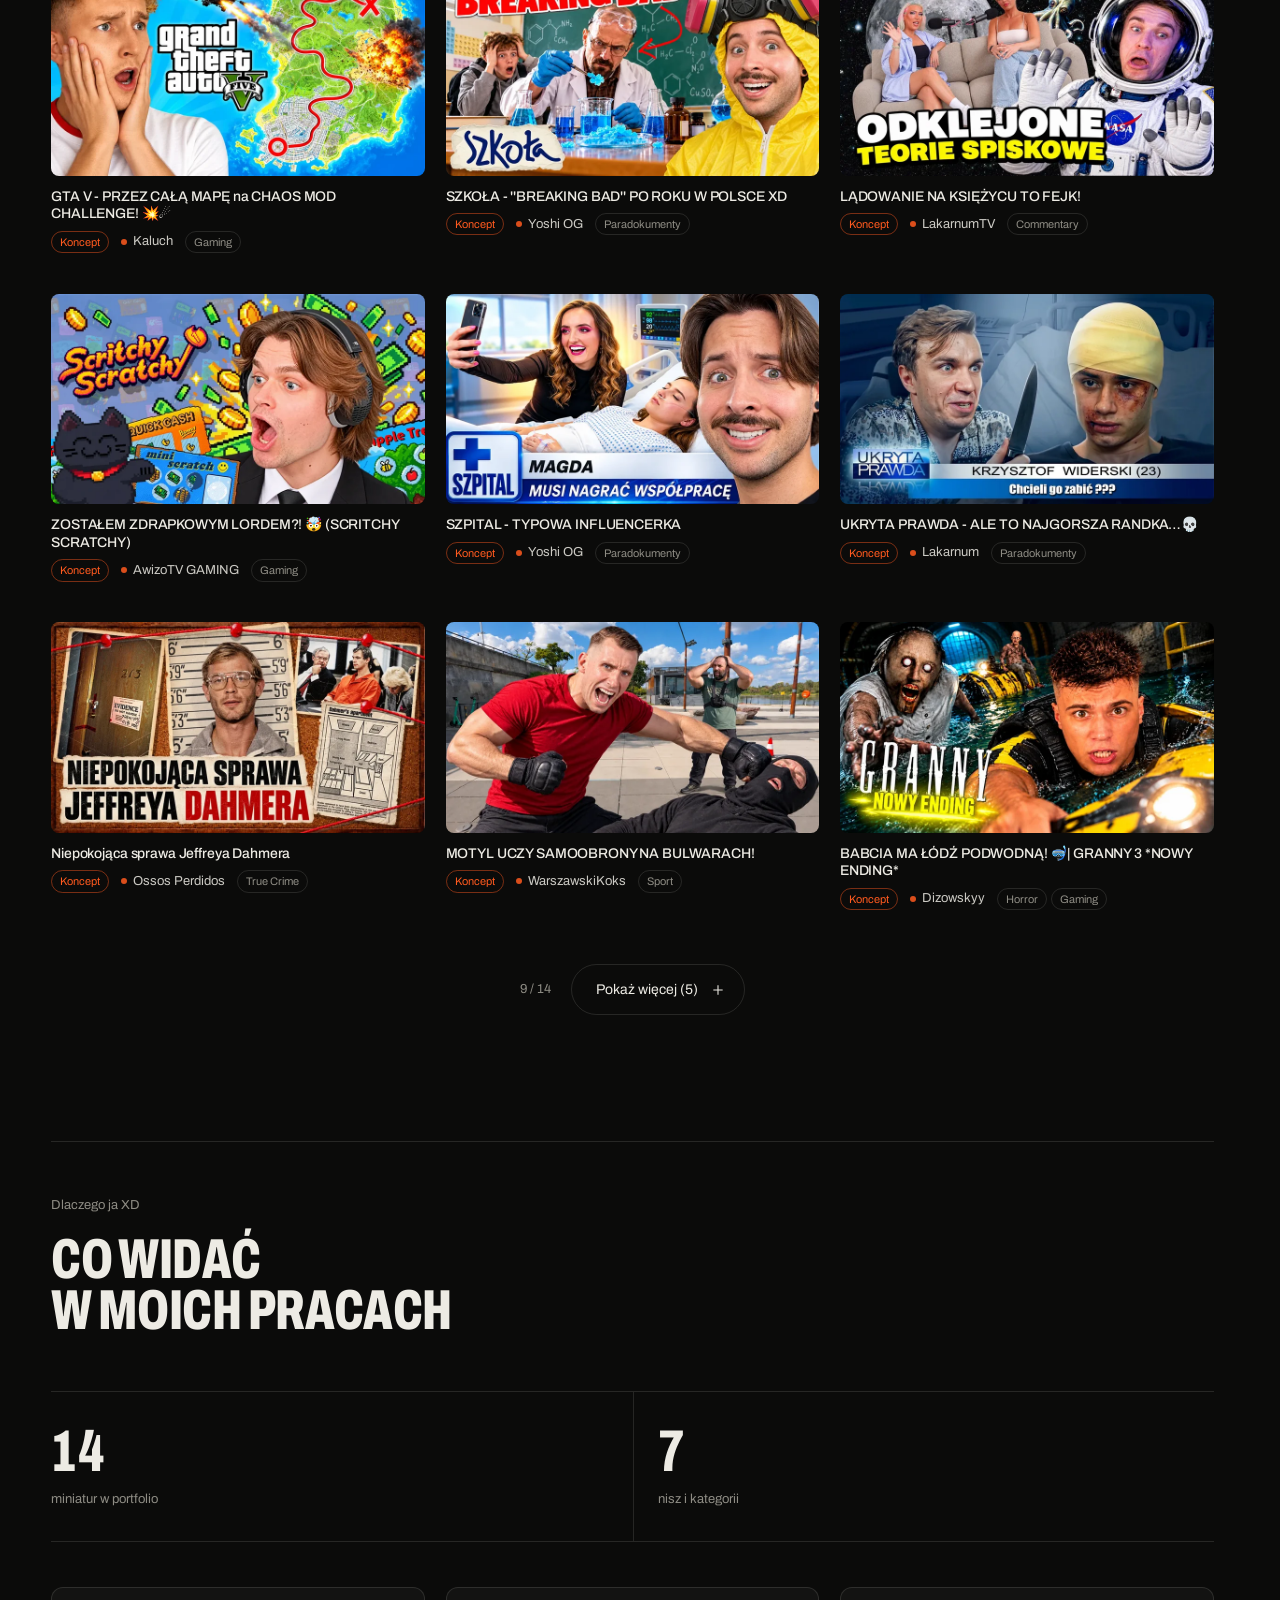
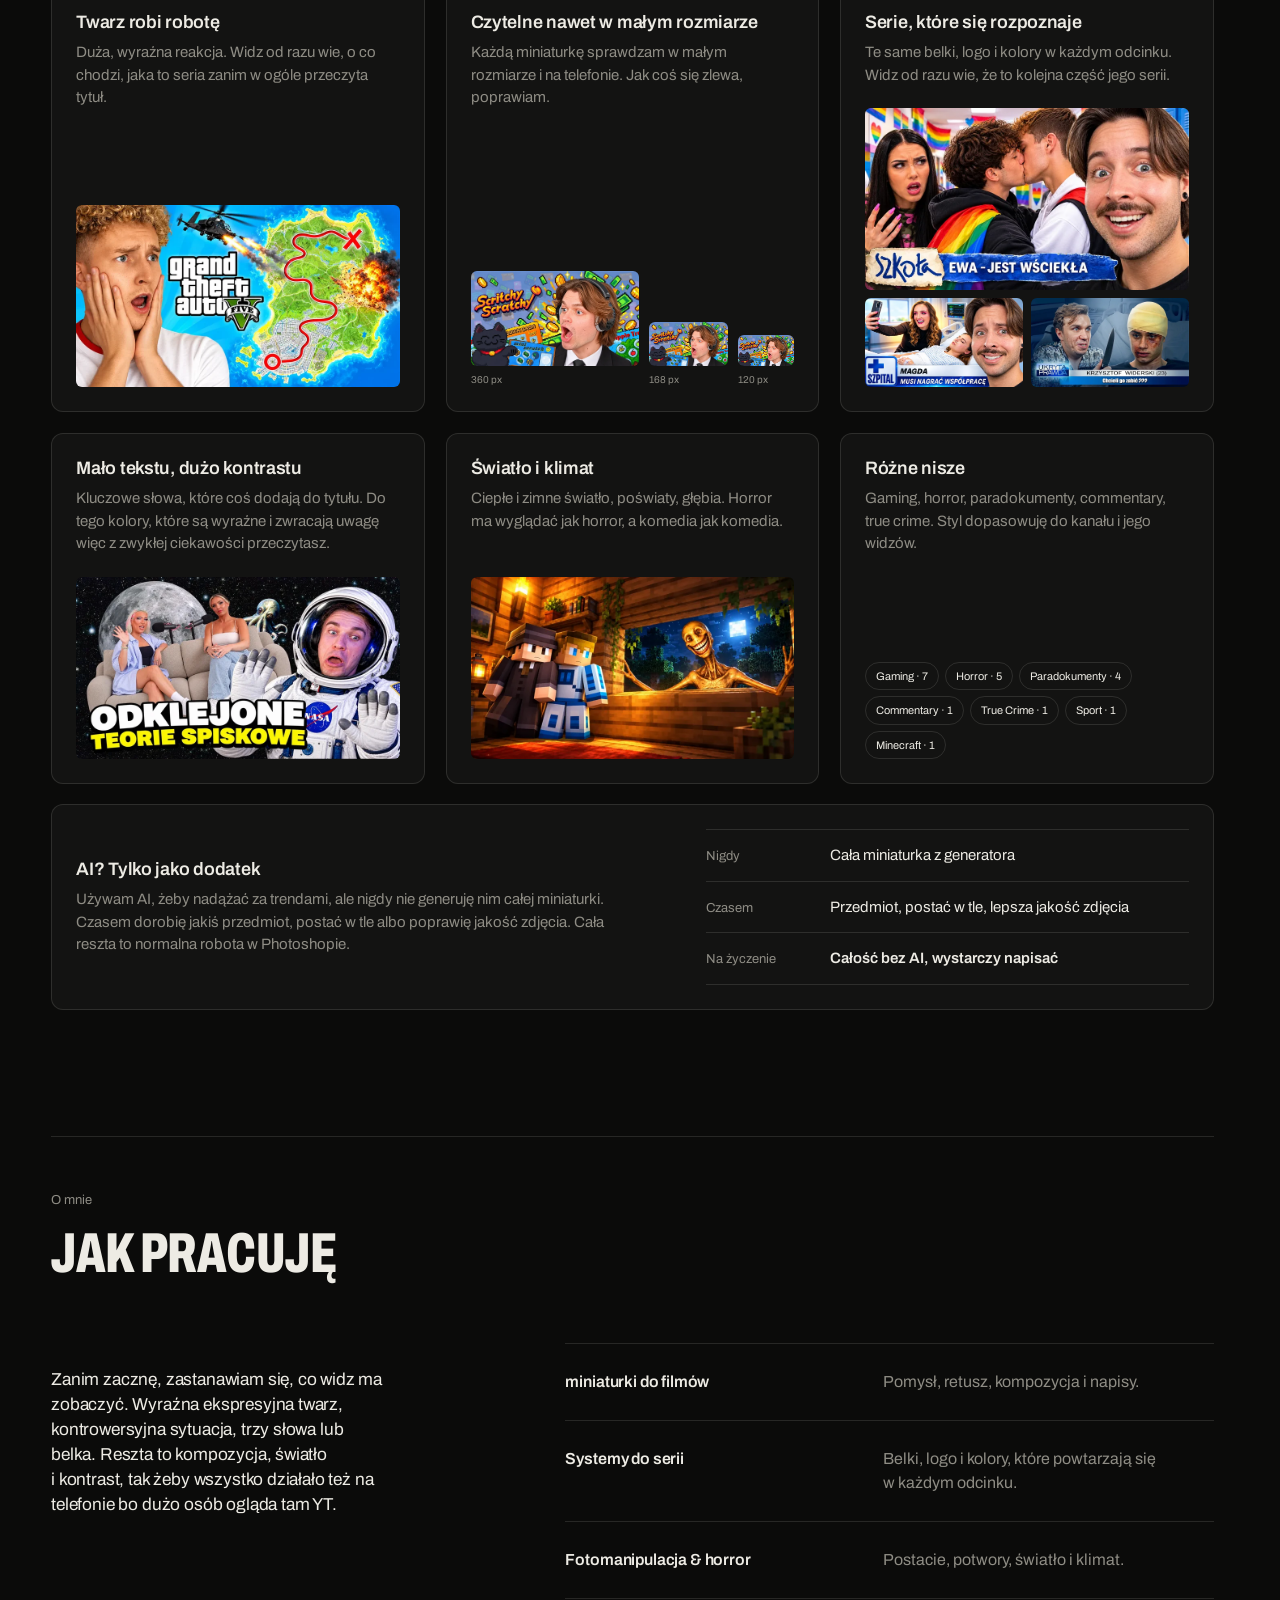
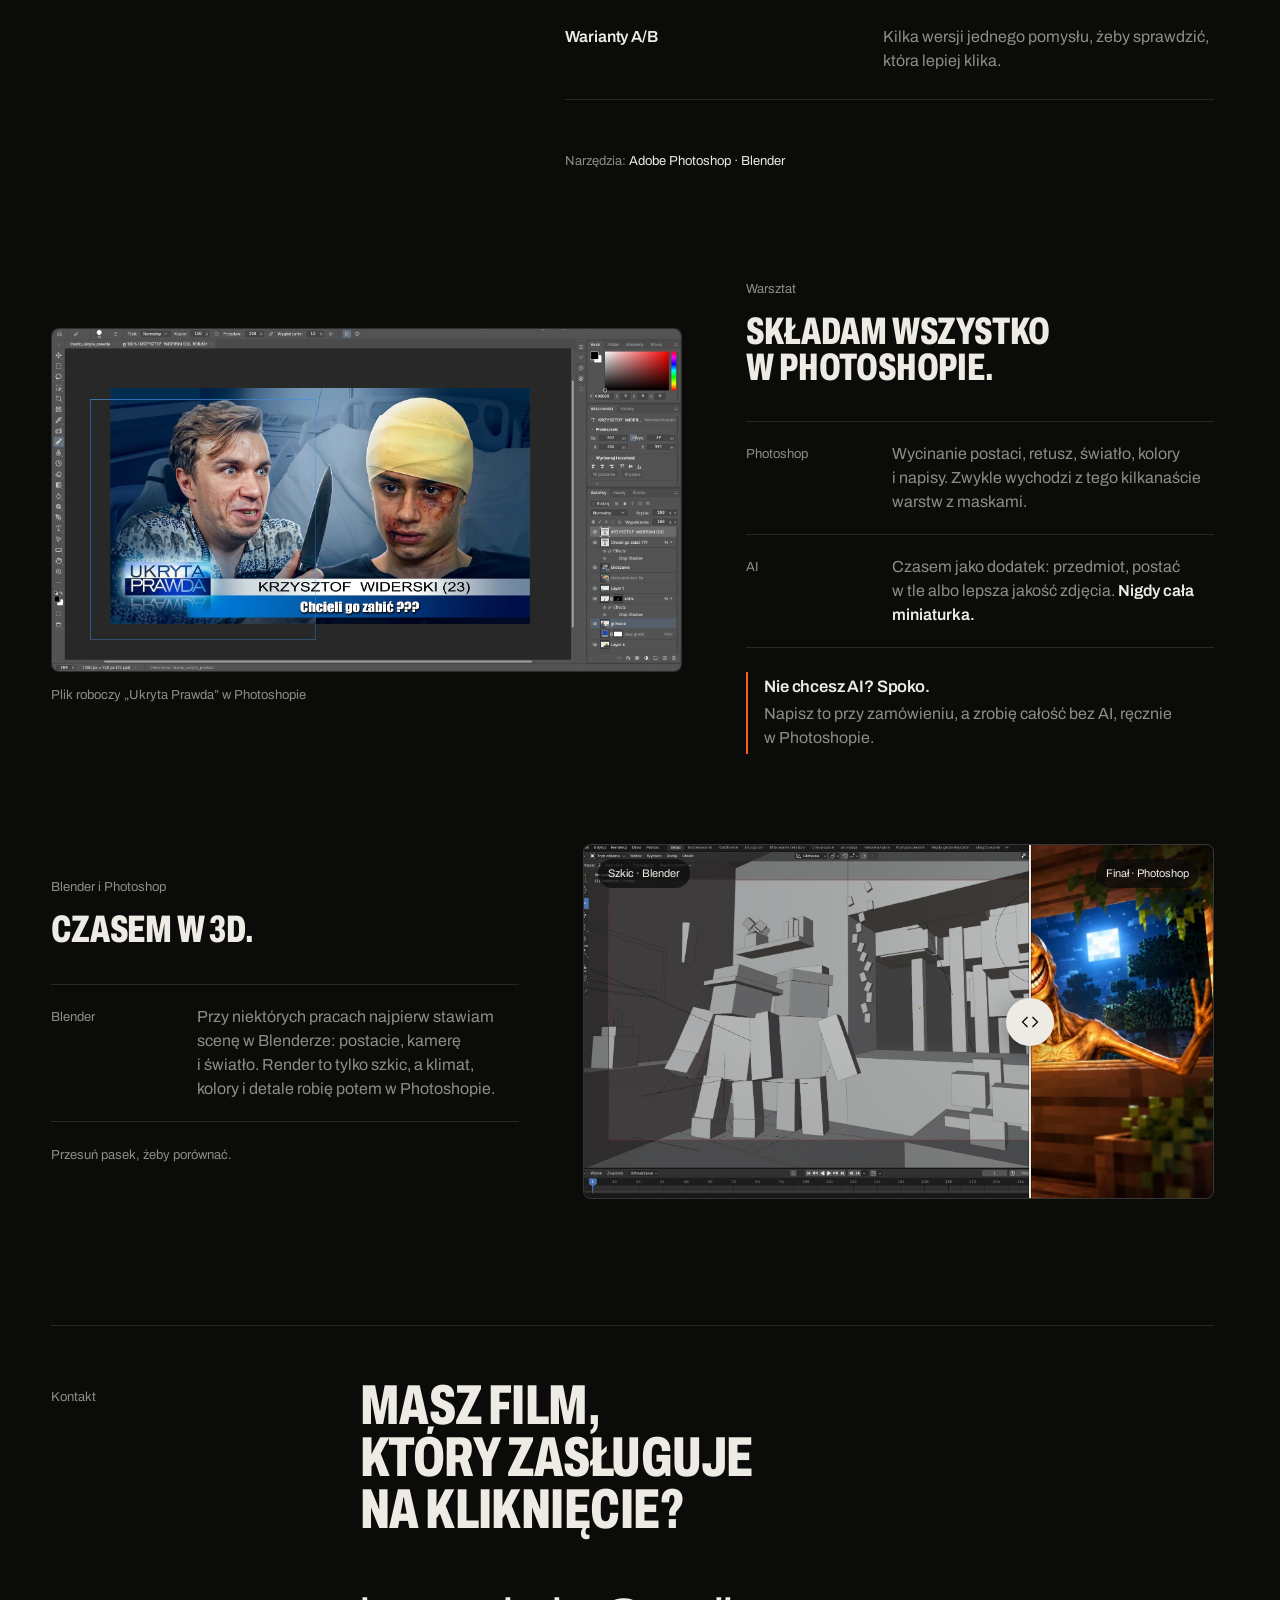
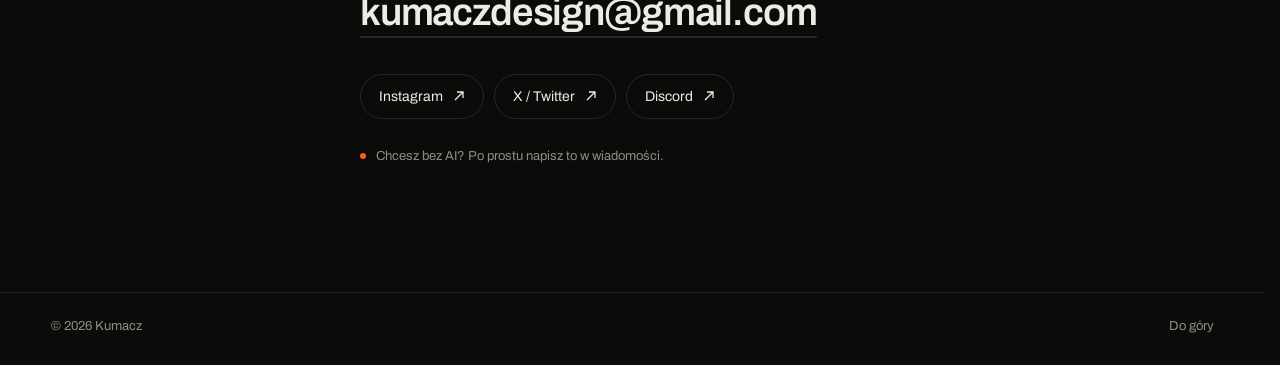
==== commit 0756dc3c: "Nowy tekst w O mnie, podgląd mieści się na telefonie, Wstecz zamyka podgląd Co-Authored-By: Claude O" ====
--- a/index.html
+++ b/index.html
@@ -98,7 +98,7 @@
       <div class="perks">
         <article class="perk" data-reveal>
           <h3>Twarz robi robotę</h3>
-          <p>Duża, wyraźna reakcja. Widz od razu łapie, o co chodzi, zanim w ogóle przeczyta tytuł.</p>
+          <p>Duża, wyraźna reakcja. Widz od razu wie, o co chodzi, jaka to seria zanim w ogóle przeczyta tytuł.</p>
           <div class="perk__proof perk__proof--one"><img src="thumbnails/gta-przez-cala-mape.webp" alt="" loading="lazy"></div>
         </article>
         <article class="perk" data-reveal>
@@ -112,7 +112,7 @@
         </article>
         <article class="perk" data-reveal>
           <h3>Serie, które się rozpoznaje</h3>
-          <p>Te same belki, logo i&nbsp;kolory w&nbsp;każdym odcinku. Widz od razu wie, że to kolejna część.</p>
+          <p>Te same belki, logo i&nbsp;kolory w&nbsp;każdym odcinku. Widz od razu wie, że to kolejna część jego serii.</p>
           <div class="perk__proof perk__proof--series">
             <img src="thumbnails/szkola-ewa-jest-wsciekla.webp" alt="" loading="lazy">
             <img src="thumbnails/szpital-magda-wspolpraca.webp" alt="" loading="lazy">
@@ -121,7 +121,7 @@
         </article>
         <article class="perk" data-reveal>
           <h3>Mało tekstu, dużo kontrastu</h3>
-          <p>Kilka słów, które coś dodają do tytułu. Do tego kolory, które odcinają się od reszty feedu.</p>
+          <p>Kluczowe słowa, które coś dodają do tytułu. Do tego kolory, które są wyraźne i zwracają uwagę więc z zwykłej ciekawości przeczytasz.</p>
           <div class="perk__proof perk__proof--one"><img src="thumbnails/ladowanie-na-ksiezycu.webp" alt="" loading="lazy"></div>
         </article>
         <article class="perk" data-reveal>
@@ -154,7 +154,7 @@
         <h2 class="section-title">Jak pracuję</h2>
       </div>
       <div class="about__body">
-        <p class="about__lead" data-reveal>Zanim zacznę, zastanawiam się, co widz ma poczuć w&nbsp;sekundę. Wyraźna twarz, jedna sytuacja, max trzy słowa. Reszta to kompozycja, światło i&nbsp;kontrast, tak żeby wszystko działało też na telefonie.</p>
+        <p class="about__lead" data-reveal>Zanim zacznę, zastanawiam się, co widz ma zobaczyć. Wyraźna ekspresyjna twarz, kontrowersyjna sytuacja, trzy słowa lub belka. Reszta to kompozycja, światło i&nbsp;kontrast, tak żeby wszystko działało też na telefonie bo dużo osób ogląda tam YT.</p>
         <ol class="services">
           <li data-reveal><h3>miniaturki do filmów</h3><p>Pomysł, retusz, kompozycja i&nbsp;napisy.</p></li>
           <li data-reveal><h3>Systemy do serii</h3><p>Belki, logo i&nbsp;kolory, które powtarzają się w&nbsp;każdym odcinku.</p></li>
--- a/assets/css/style.css
+++ b/assets/css/style.css
@@ -390,7 +390,9 @@
 .footer { display: flex; justify-content: space-between; padding: 24px var(--gutter) max(28px, env(safe-area-inset-bottom)); border-top: 1px solid var(--line); color: var(--muted); }
 
 /* ---------- Lightbox ---------- */
-.lb { position: fixed; inset: 0; z-index: 100; display: grid; grid-template-rows: auto minmax(0, 1fr) auto; }
+/* minmax(0, 1fr) column: long titles/buttons can't stretch the preview wider than the screen */
+.lb { position: fixed; inset: 0; z-index: 100; display: grid; grid-template-columns: minmax(0, 1fr); grid-template-rows: auto minmax(0, 1fr) auto; }
+.lb > * { min-width: 0; }
 .lb[hidden] { display: none; }
 .lb__bg { position: absolute; inset: 0; background: #090908; }
 .lb__top, .lb__bottom { position: relative; display: flex; align-items: center; justify-content: space-between; gap: 16px; padding: 18px var(--gutter); }
@@ -406,7 +408,8 @@
 .lb__stage { position: relative; display: grid; place-items: center; min-height: 0; padding: 0 var(--gutter); touch-action: pan-y; }
 .lb__full { width: min(100%, calc((100dvh - 190px) * 16 / 9)); aspect-ratio: 16 / 9; transform-origin: 0 0; }
 .lb__img { width: 100%; height: 100%; object-fit: cover; border-radius: 10px; background: var(--bg-3); }
-.lb__caption { display: flex; align-items: baseline; gap: 16px; min-width: 0; }
+.lb__caption { display: flex; align-items: baseline; gap: 16px; min-width: 0; flex: 1 1 auto; }
+.lb__title { max-width: 100%; }
 .lb__title { font-size: clamp(16px, 1.6vw, 22px); font-weight: 500; letter-spacing: -.01em; white-space: nowrap; overflow: hidden; text-overflow: ellipsis; }
 .lb__cat { color: var(--muted); white-space: nowrap; display: inline-flex; align-items: center; gap: 10px; }
 .lb__cat i { font-style: normal; opacity: .5; }
@@ -441,6 +444,7 @@
 .yt-row { display: flex; gap: 8px; margin-bottom: 10px; padding: 4px; border-radius: 10px; }
 .yt-row.is-current { outline: 1px solid rgba(255, 90, 31, .7); }
 .yt-row .yt__thumb { width: 168px; flex: none; border-radius: 8px; }
+.yt-row > div:last-child, .yt__meta > div { min-width: 0; }
 .yt-row .yt__title { font-size: 14px; line-height: 20px; }
 .yt-row .yt__sub { font-size: 12px; line-height: 18px; }
 .phone { padding: 10px; border-radius: 34px; background: #1d1d1d; border: 1px solid #2c2c2c; }
@@ -517,6 +521,10 @@
   .lb__img { border-radius: 6px; }
   .lb__arrow { width: 44px; height: 44px; }
   .lb.is-feed .lb__feed { padding: 16px; gap: 24px; border-radius: 10px; }
+  .lb__top { gap: 8px; }
+  .lb__close { min-width: 0; padding: 10px 0 10px 8px; }
+  .lb__full { width: 100%; }
+  .mock--home, .mock--side, .mock--mobile { min-width: 0; }
 }
 
 @media (prefers-reduced-motion: reduce) {
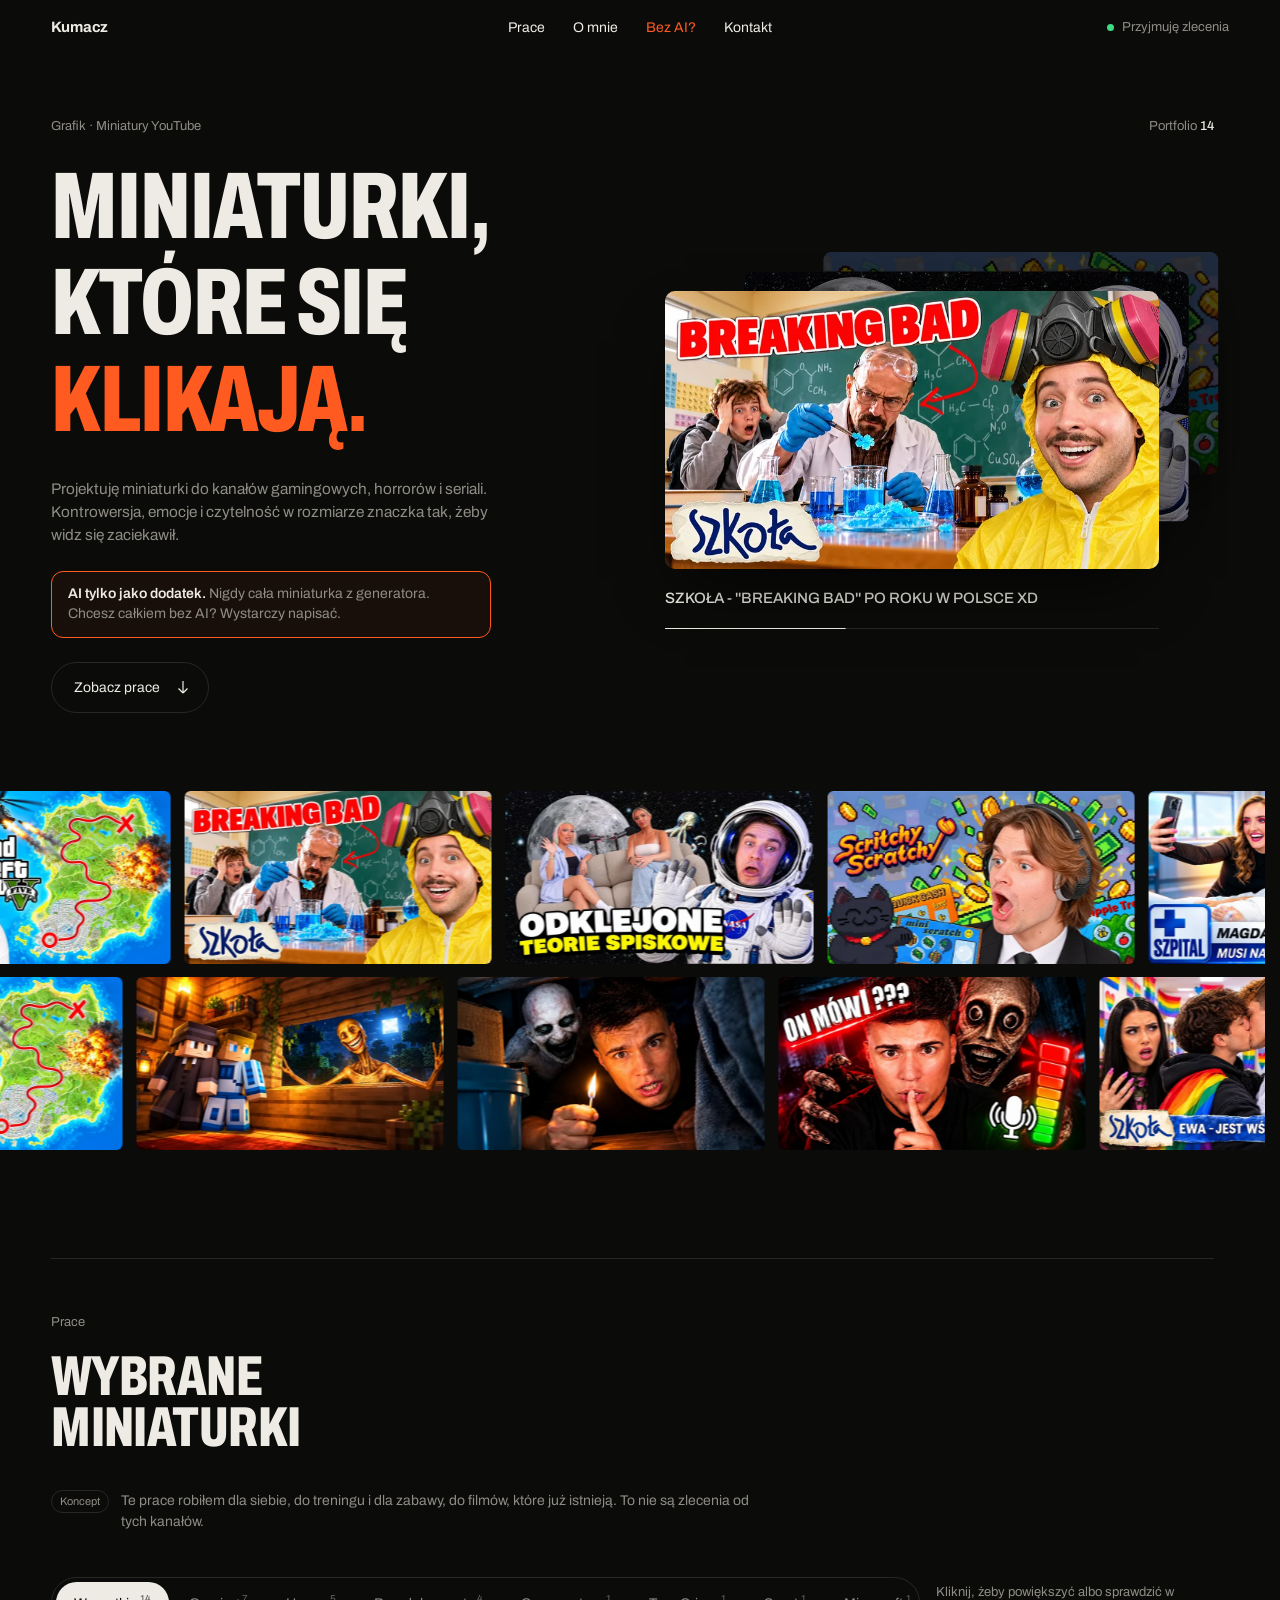
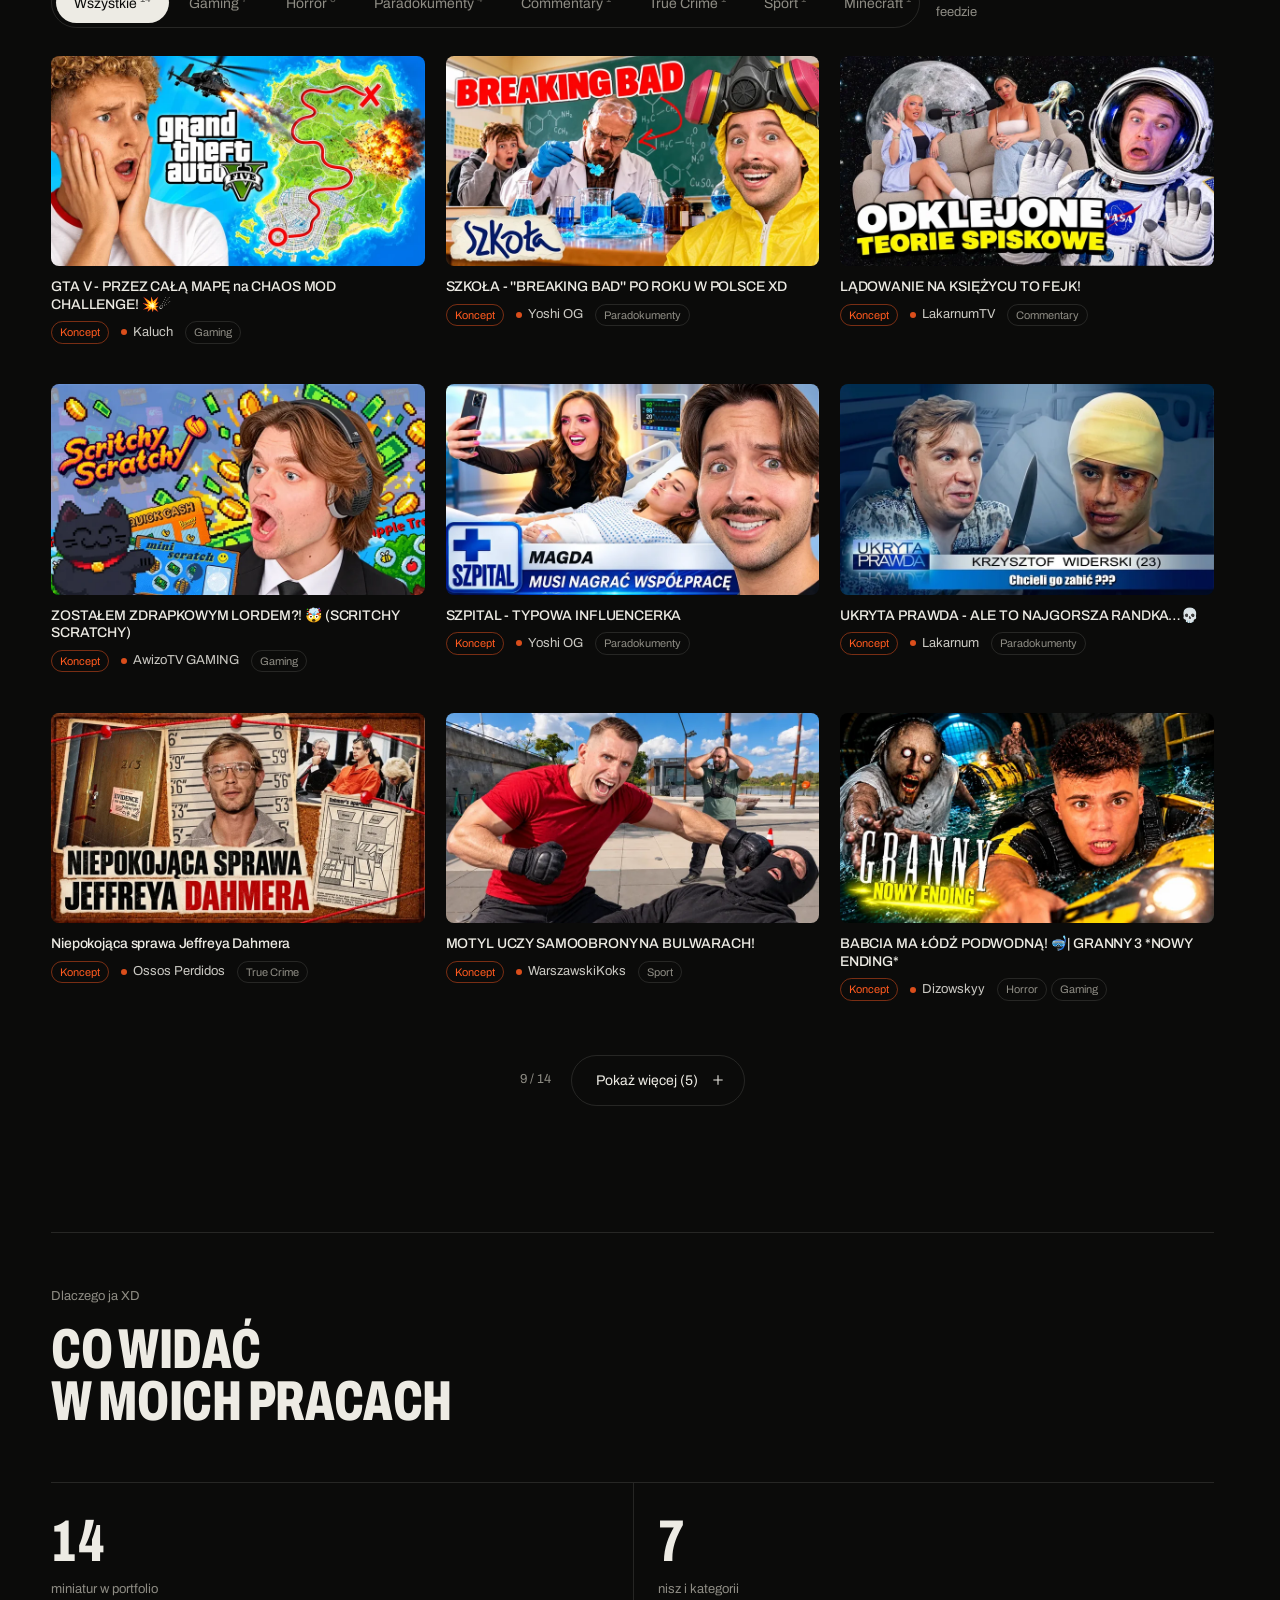
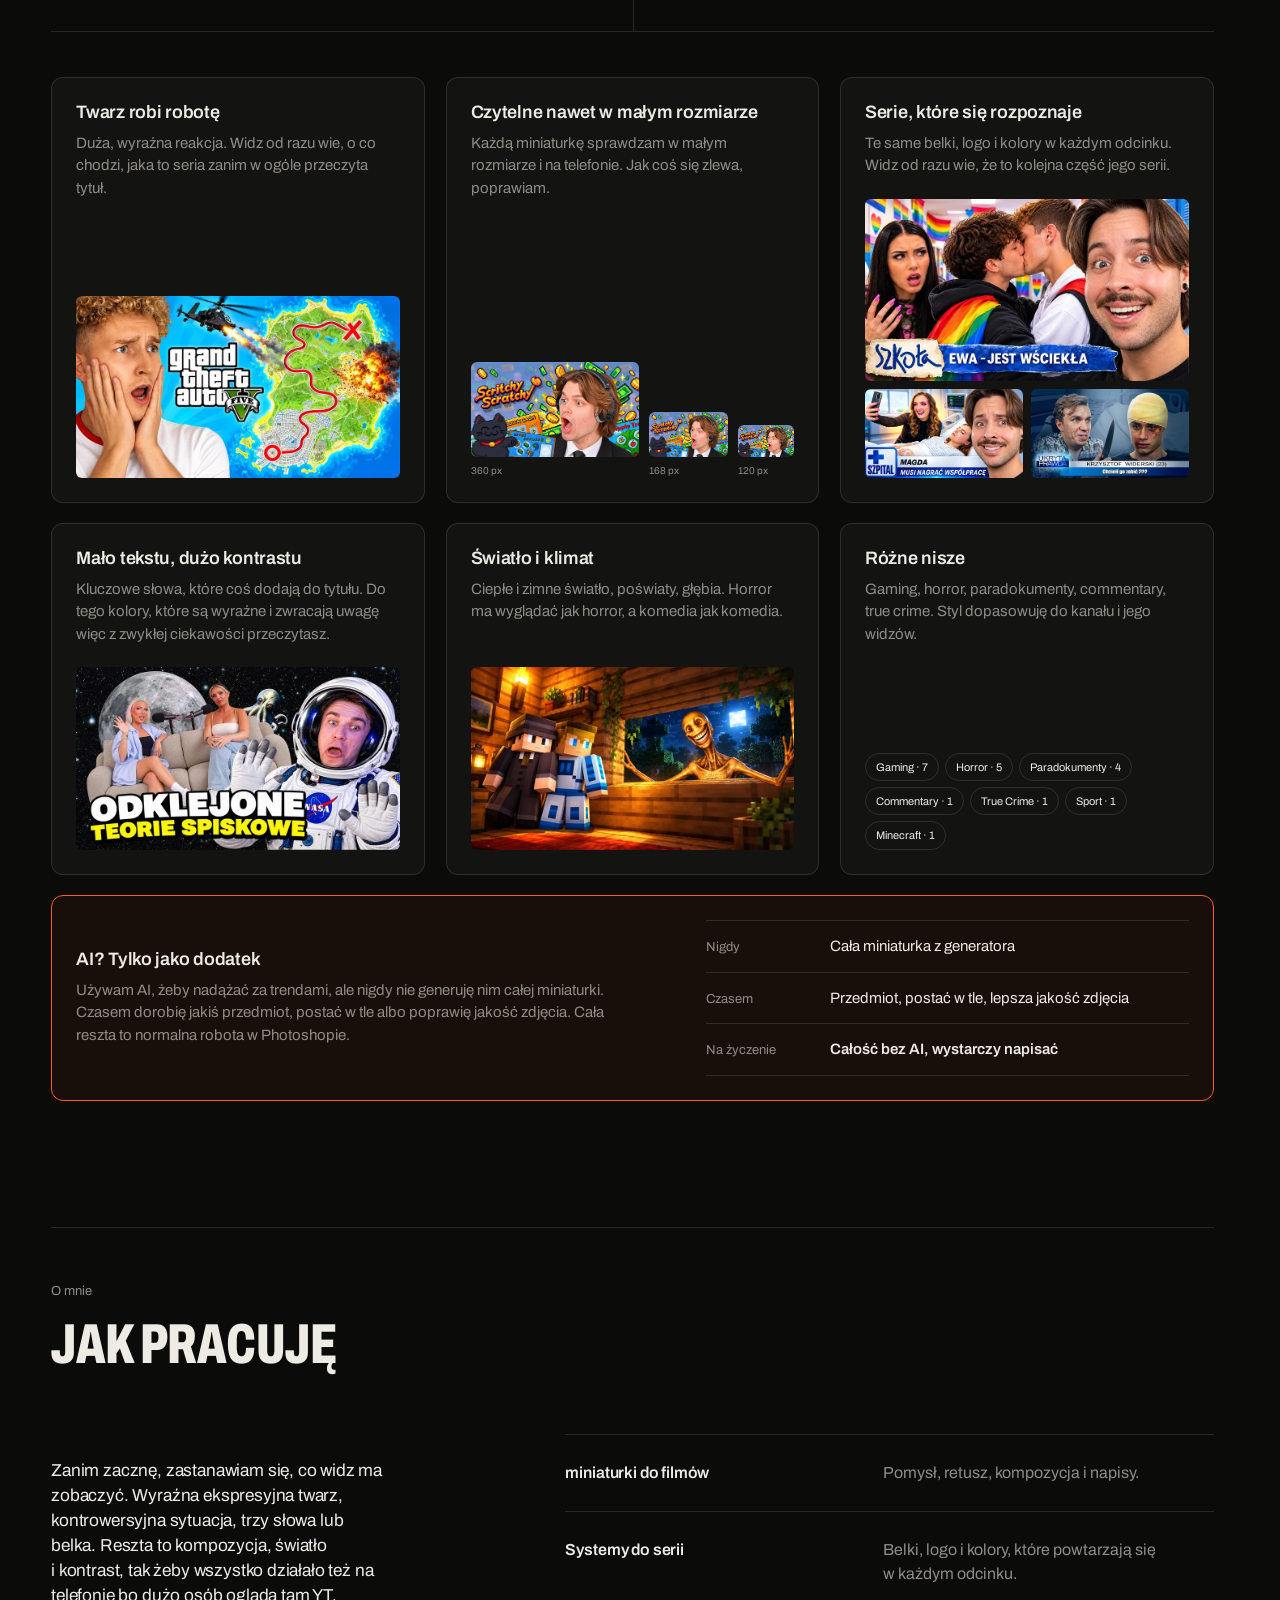
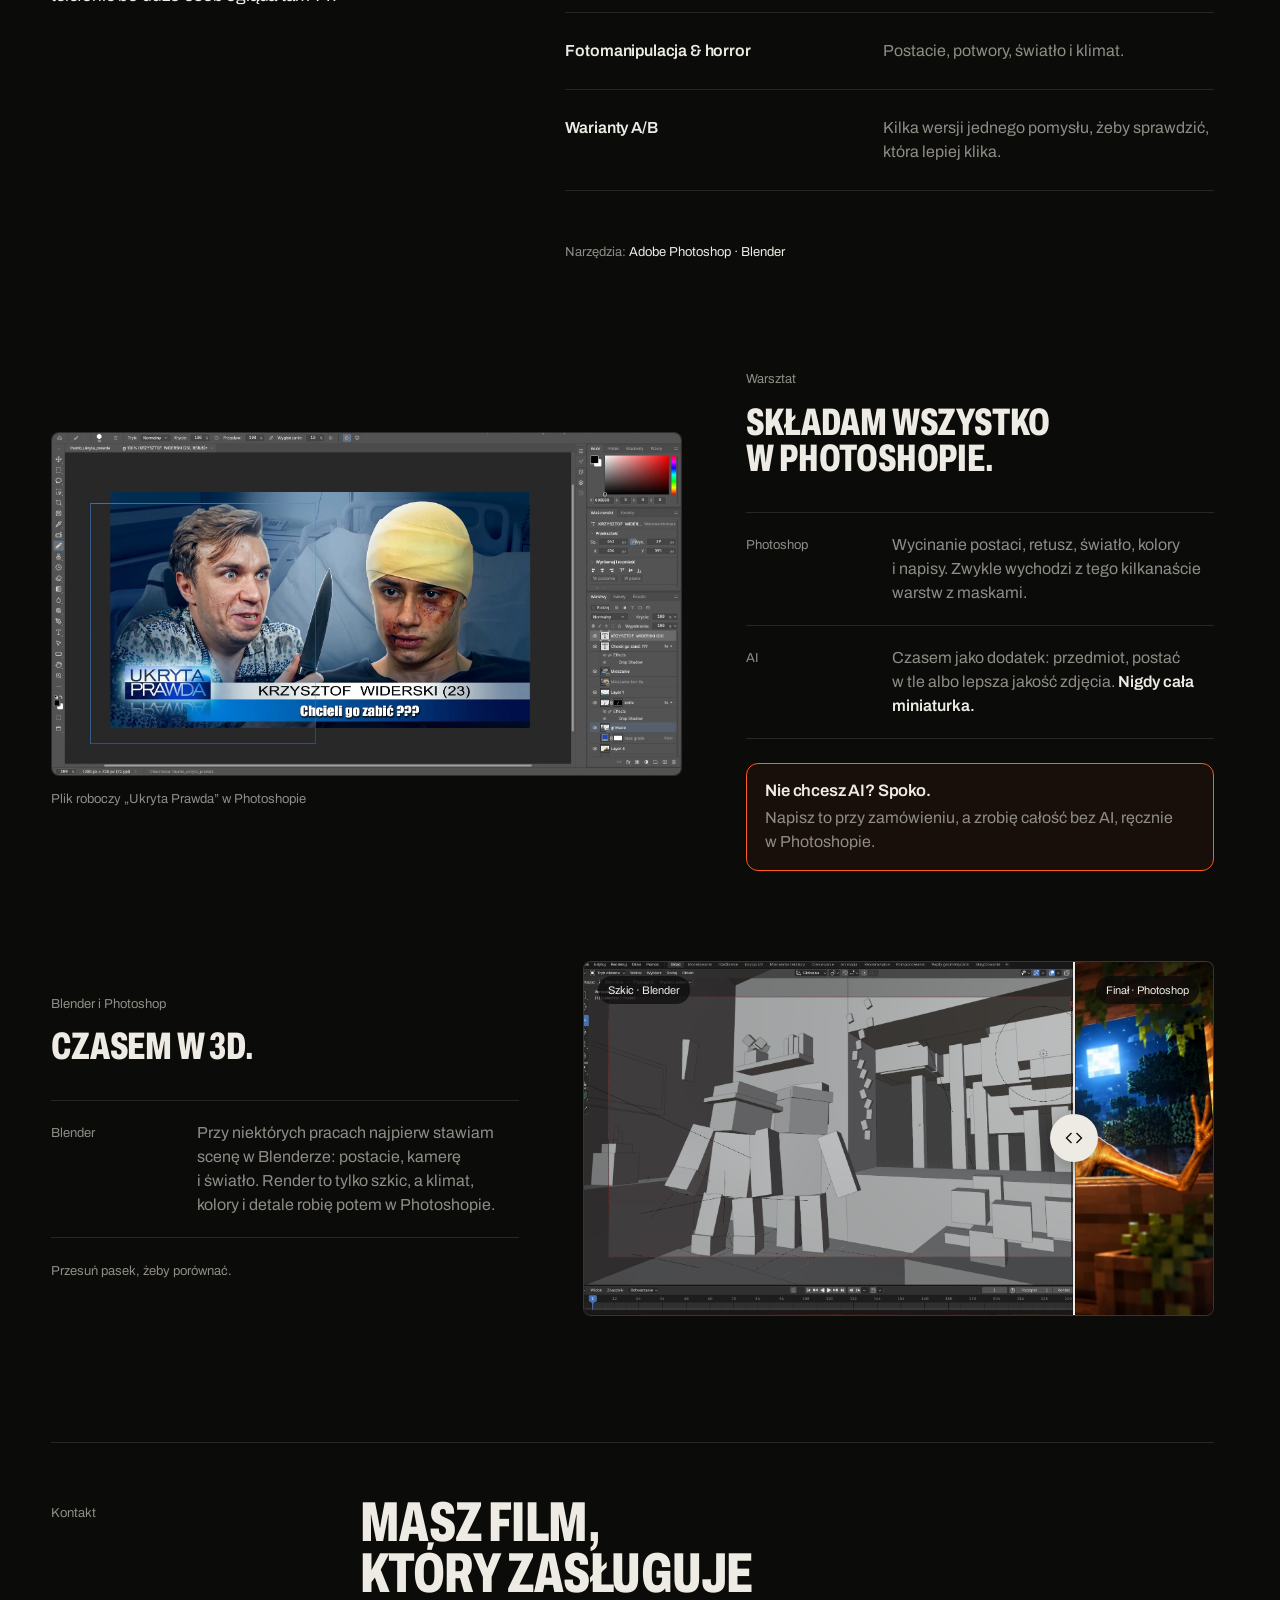
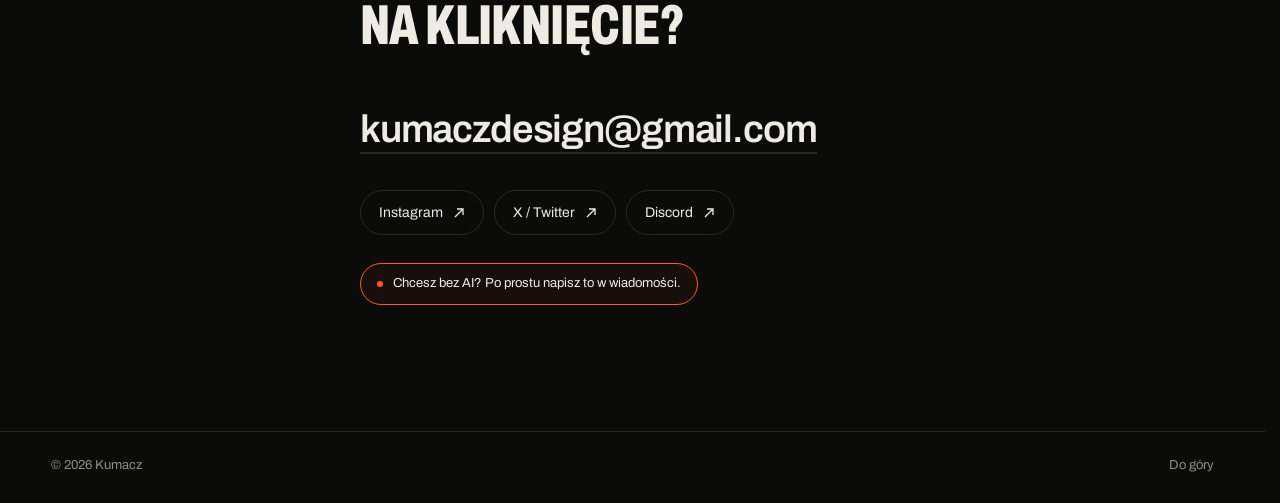
==== commit eb8c2f70: "Informacja o AI na górze strony i link Bez AI? w menu Co-Authored-By: Claude Opus 5.5 <noreply@anthr" ====
--- a/index.html
+++ b/index.html
@@ -25,6 +25,7 @@
     <nav class="nav__links" aria-label="Główna">
       <a href="#prace" class="ulink">Prace</a>
       <a href="#o-mnie" class="ulink">O mnie</a>
+      <a href="#ai" class="ulink nav__ai">Bez AI?</a>
       <a href="#kontakt" class="ulink">Kontakt</a>
     </nav>
     <span class="nav__status mono" data-available><i></i>Przyjmuję zlecenia</span>
@@ -44,7 +45,8 @@
             <span class="line" aria-hidden="true"><span><em>klikają.</em></span></span>
           </h1>
           <div class="hero__foot">
-            <p class="hero__lead fade">Projektuję miniaturki do kanałów gamingowych, horrorów i&nbsp;seriali. Kontrowersja, emocje i&nbsp;czytelność w&nbsp;rozmiarze znaczka tak, żeby widz się zaciekawił.</p>
+            <p class="hero__lead fade">Projektuję miniaturki do kanałów gamingowych, horrorów i&nbsp;seriali. Kontrowersja, emocje i&nbsp;czytelność w&nbsp;rozmiarze znaczka tak, żeby widz się zaciekawił. </p>
+            <a class="hero__ai fade" href="#ai"><b>AI tylko jako dodatek.</b> Nigdy cała miniaturka z&nbsp;generatora. Chcesz całkiem bez AI? Wystarczy napisać.</a>
             <a class="hero__cta fade" href="#prace">
               <span>Zobacz prace</span>
               <svg viewBox="0 0 24 24" aria-hidden="true"><path d="M12 4v16m0 0-6-6m6 6 6-6" fill="none" stroke="currentColor" stroke-width="1.6"/></svg>
@@ -134,7 +136,7 @@
           <p>Gaming, horror, paradokumenty, commentary, true crime. Styl dopasowuję do kanału i&nbsp;jego widzów.</p>
           <div class="perk__tags" data-niches></div>
         </article>
-        <article class="perk perk--wide" data-reveal>
+        <article class="perk perk--wide" id="ai" data-reveal>
           <div class="perk__main">
             <h3>AI? Tylko jako dodatek</h3>
             <p>Używam AI, żeby nadążać za trendami, ale nigdy nie generuję nim całej miniaturki. Czasem dorobię jakiś przedmiot, postać w&nbsp;tle albo poprawię jakość zdjęcia. Cała reszta to normalna robota w&nbsp;Photoshopie.</p>
--- a/assets/css/style.css
+++ b/assets/css/style.css
@@ -264,6 +264,13 @@
 .perk__tags { margin-top: auto; padding-top: 22px; display: flex; flex-wrap: wrap; gap: 6px; }
 .perk__tags .tag { font-size: 11px; padding: 6px 10px; color: var(--fg); }
 .perk--wide { grid-column: 1 / -1; display: grid; grid-template-columns: 1.2fr 1fr; gap: clamp(24px, 4vw, 64px); align-items: center; }
+/* AI info: orange frame so it stands out (card 07, the note in Warsztat, the line in Kontakt) */
+.perk--wide, .noai, .contact__note, .hero__ai { border: 1.5px solid var(--accent); background: rgba(255, 90, 31, .06); }
+.hero__ai { display: block; max-width: 440px; padding: 12px 16px; border-radius: 12px; font-size: 14px; line-height: 1.45; color: var(--muted); transition: background-color .3s; }
+.hero__ai b { color: var(--fg); font-weight: 600; }
+@media (hover: hover) { .hero__ai:hover { background: rgba(255, 90, 31, .12); } }
+.nav__ai { color: var(--accent); }
+#ai { scroll-margin-top: 90px; }
 .perk--wide p { max-width: 60ch; }
 .perk__ai { border-top: 1px solid var(--line); }
 .perk__ai li { display: grid; grid-template-columns: 110px 1fr; gap: 14px; align-items: baseline; padding: 14px 0; border-bottom: 1px solid var(--line); font-size: 15px; }
@@ -313,10 +320,10 @@
 .craft__points p { color: var(--muted); }
 .craft__points strong { color: var(--fg); font-weight: 600; }
 .craft--alt { grid-template-columns: 1fr 1.35fr; margin-top: clamp(64px, 10vh, 120px); }
-.noai { margin-top: 24px; padding: 4px 0 4px 16px; border-left: 2px solid var(--accent); }
+.noai { margin-top: 24px; padding: 16px 18px; border-radius: 12px; }
 .noai__title { font-weight: 600; font-size: clamp(16px, 1.3vw, 19px); letter-spacing: -.01em; line-height: 1.3; }
 .noai__text { color: var(--muted); margin-top: 4px; }
-.contact__note { color: var(--muted); margin-top: 28px; }
+.contact__note { display: inline-block; color: var(--fg); margin-top: 28px; padding: 10px 16px; border-radius: 999px; }
 /* Contact keeps its original layout: label on the left, content indented */
 .contact .section-head { grid-template-columns: minmax(120px, 1fr) 3fr; gap: 24px; }
 .contact .section-head > .mono { padding-top: .6em; }
@@ -468,7 +475,7 @@
   .filters__hint { display: none; }
 }
 @media (max-width: 720px) {
-  .nav__links { gap: 18px; font-size: 13px; }
+  .nav__links { gap: 14px; font-size: 13px; }
   .card.is-featured { grid-column: auto; }
   .lb__modes button { padding: 7px 10px; font-size: 11px; }
   .lb__close kbd, .lb__count { display: none; }
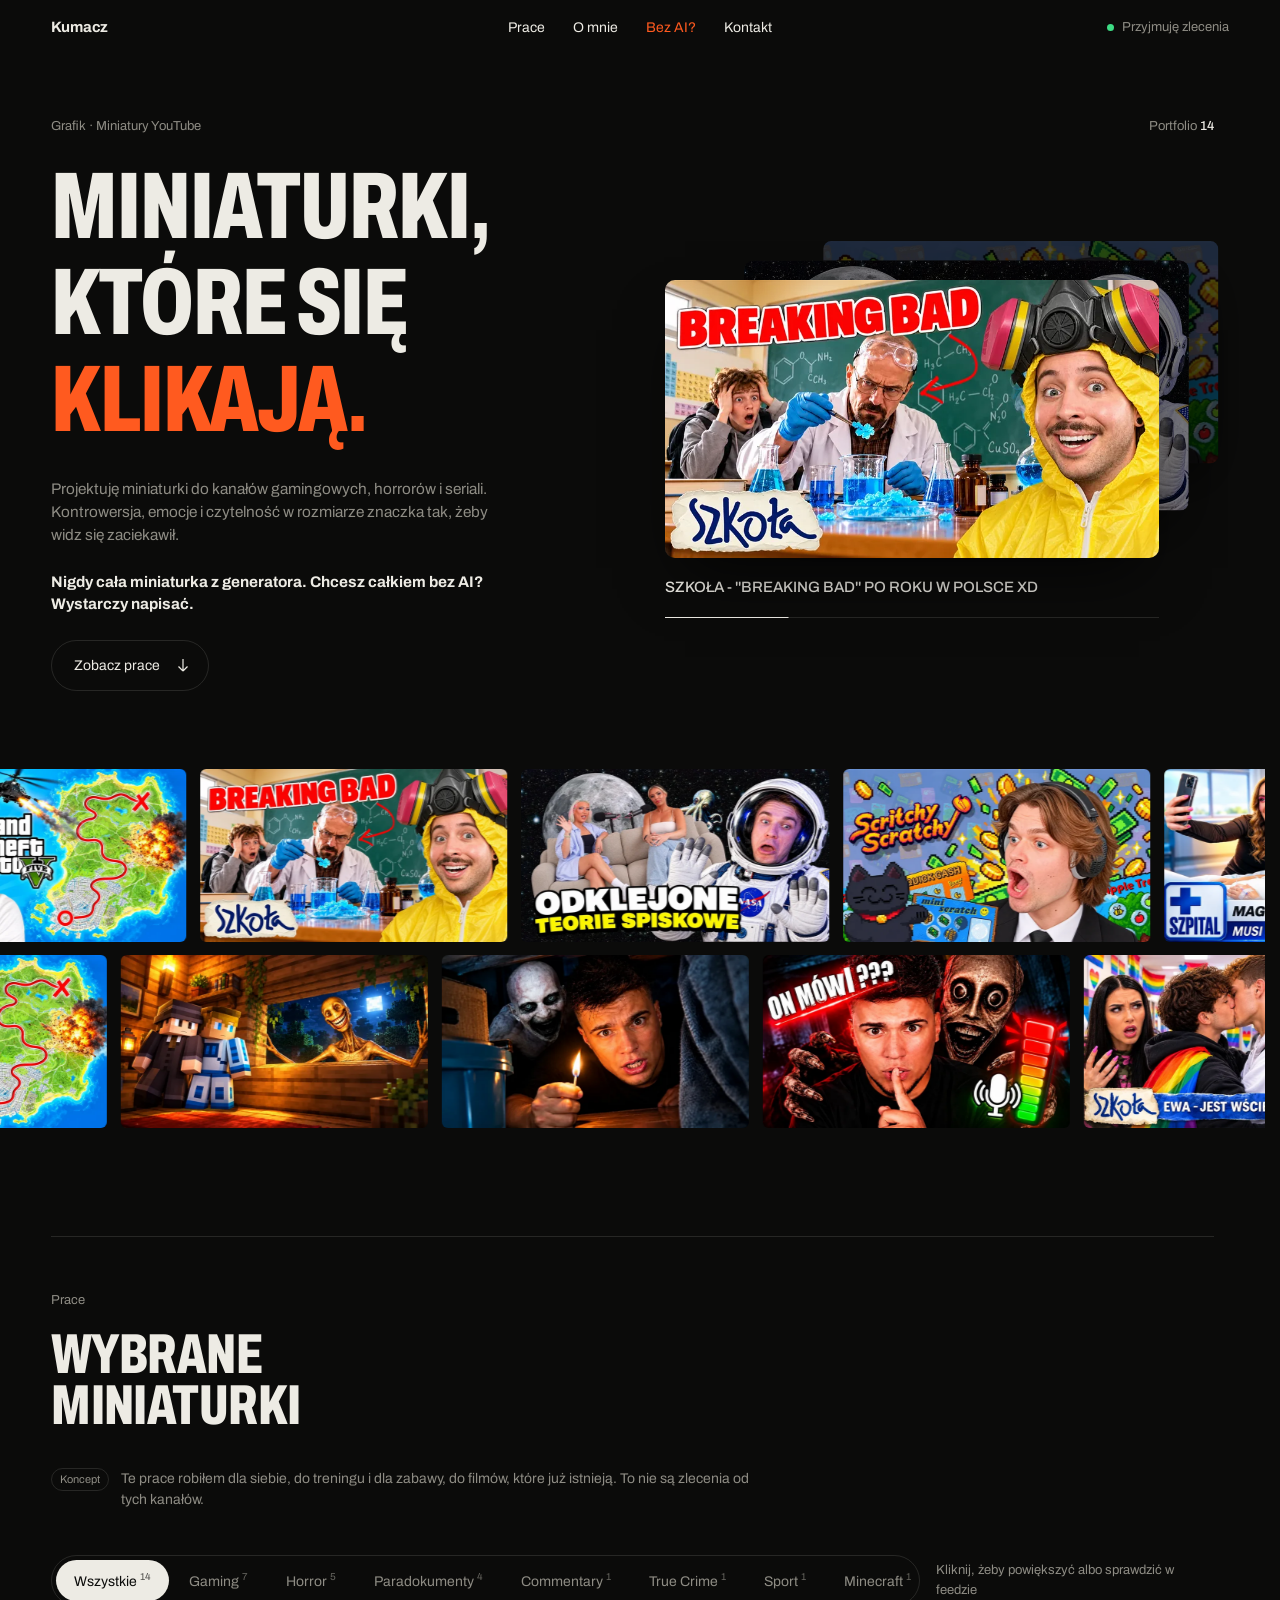
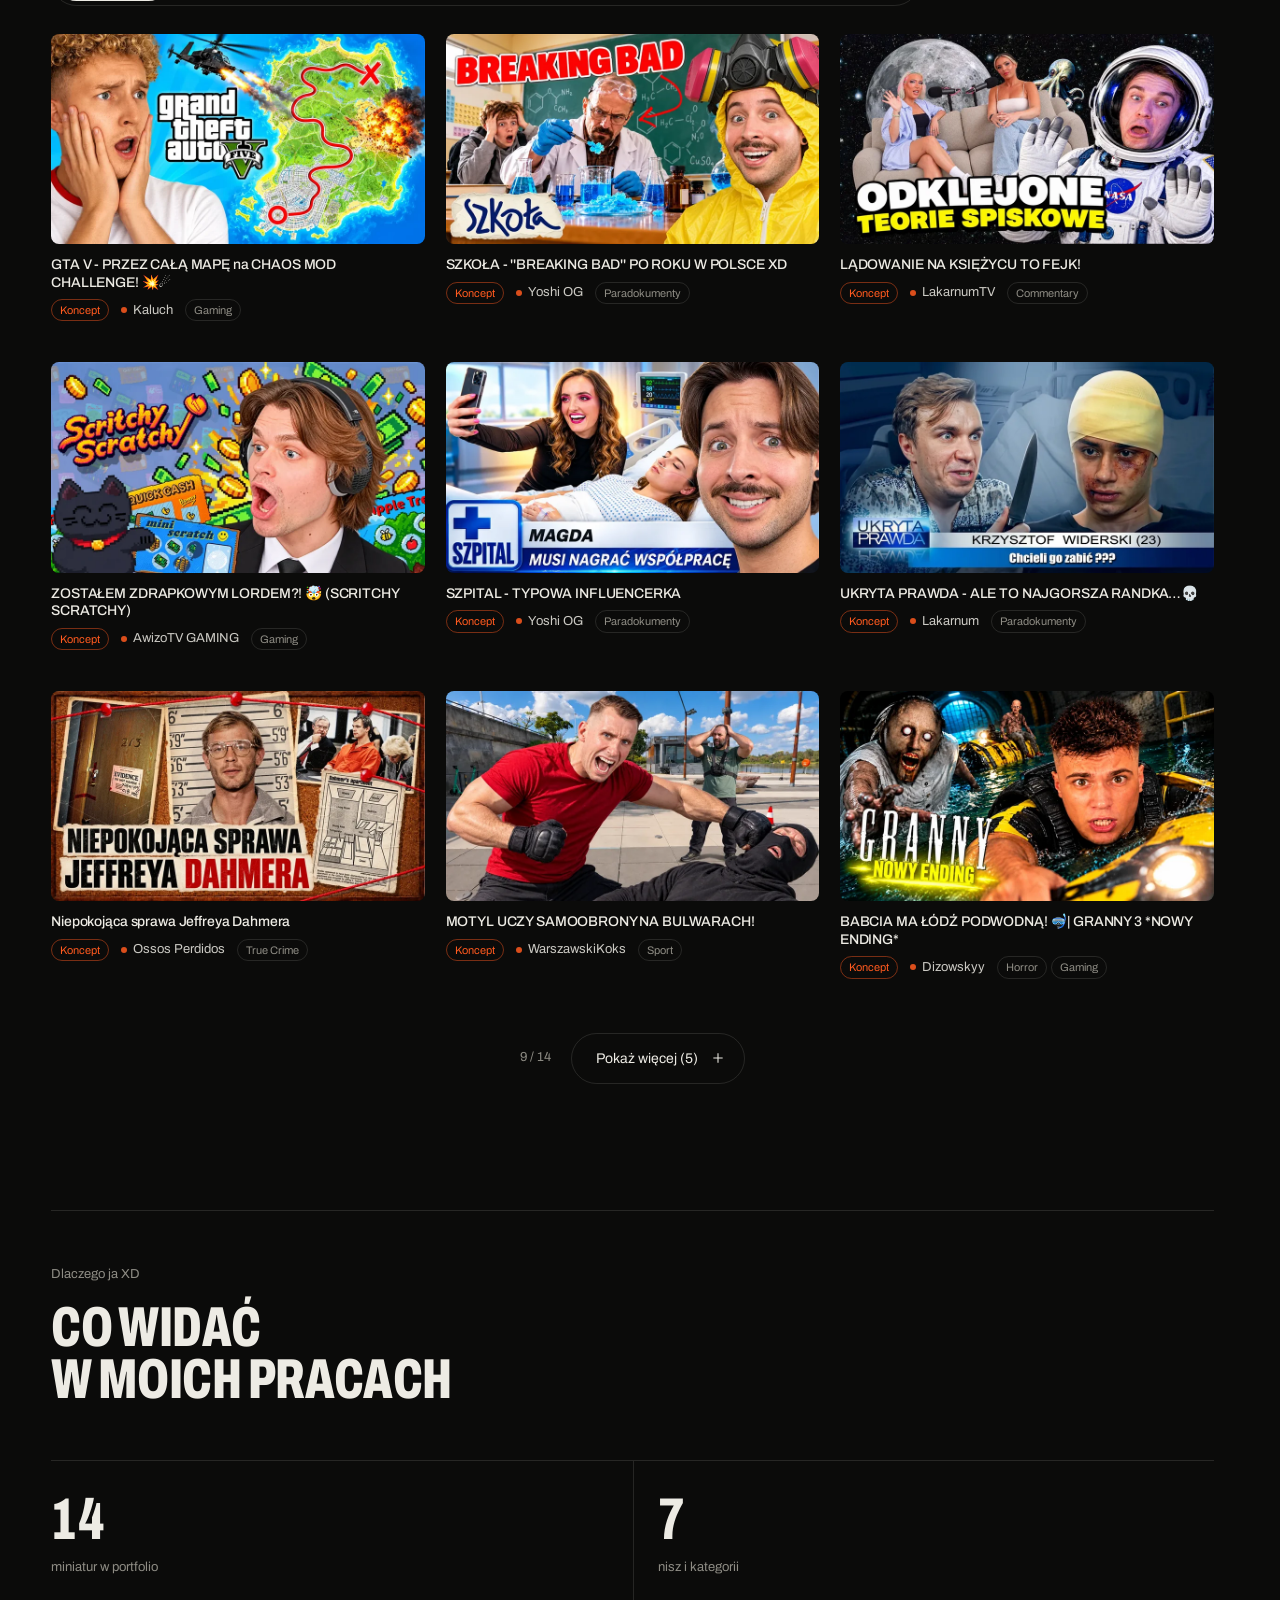
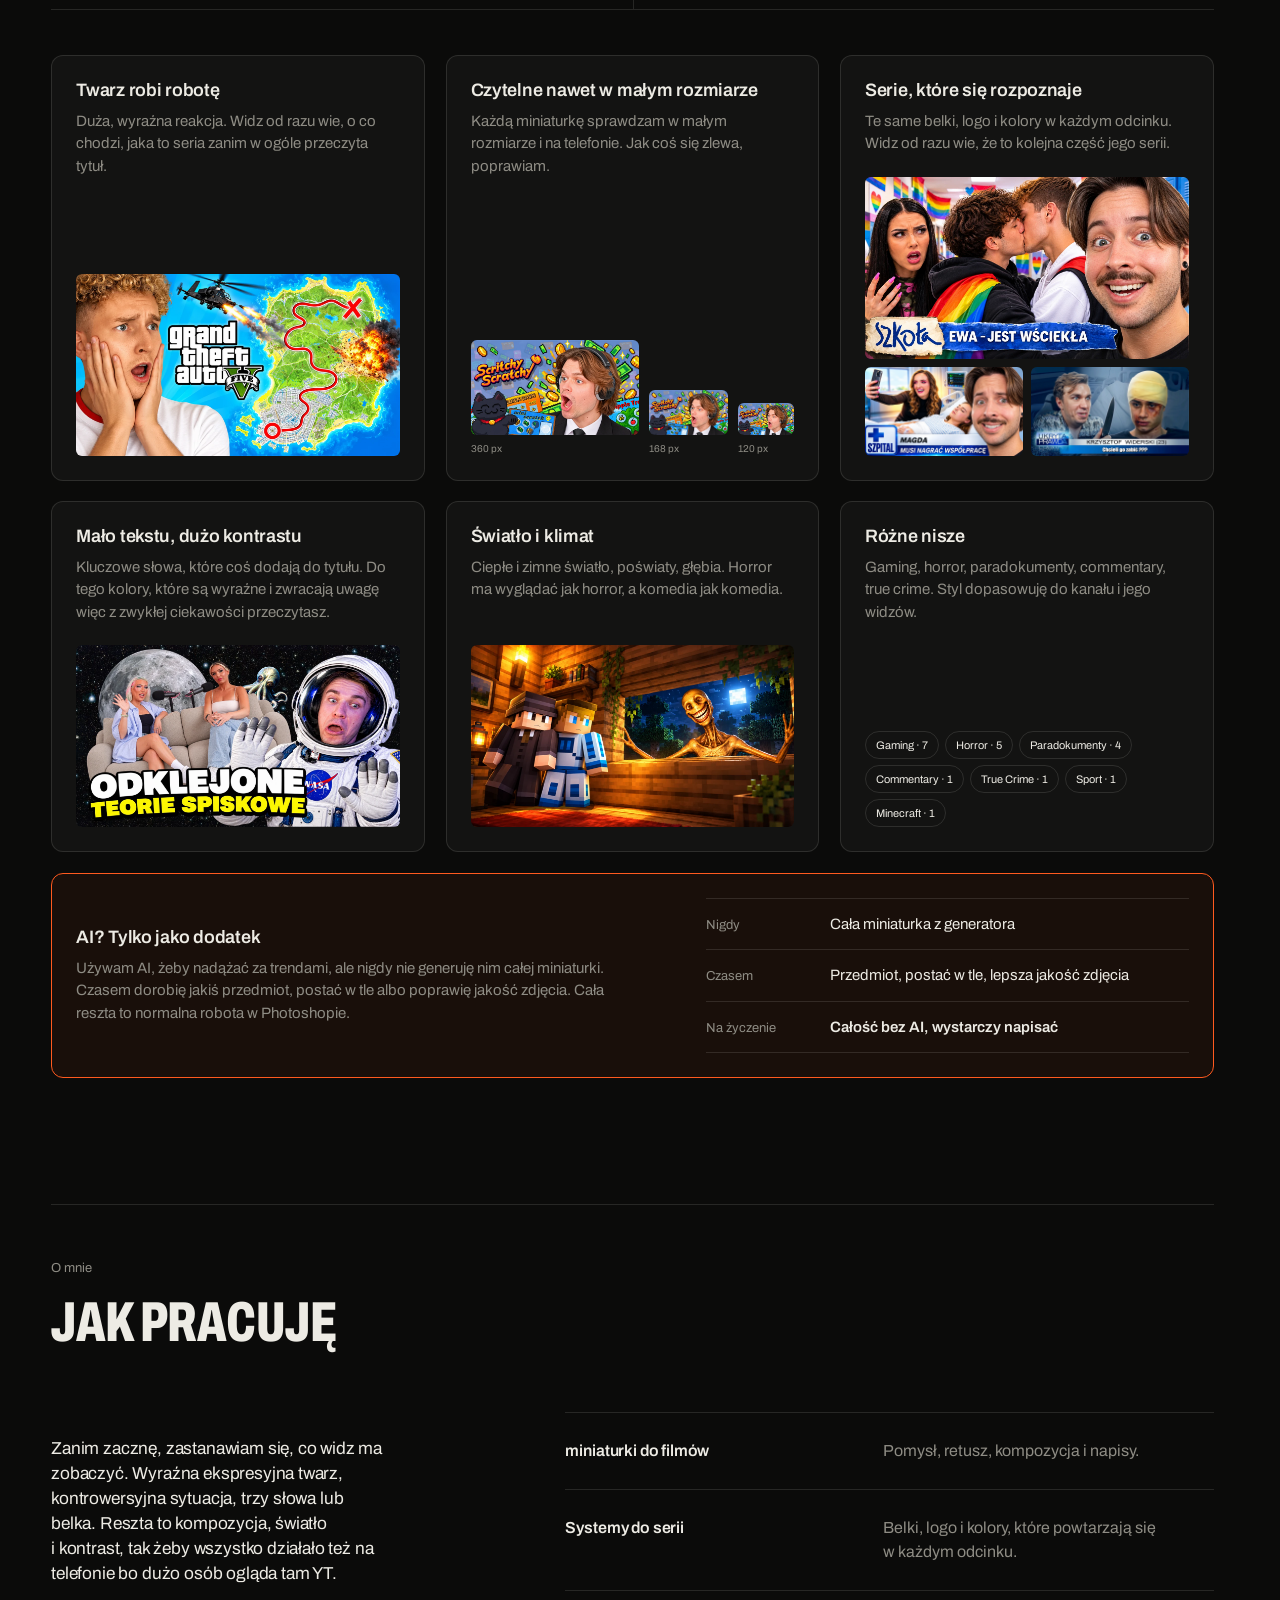
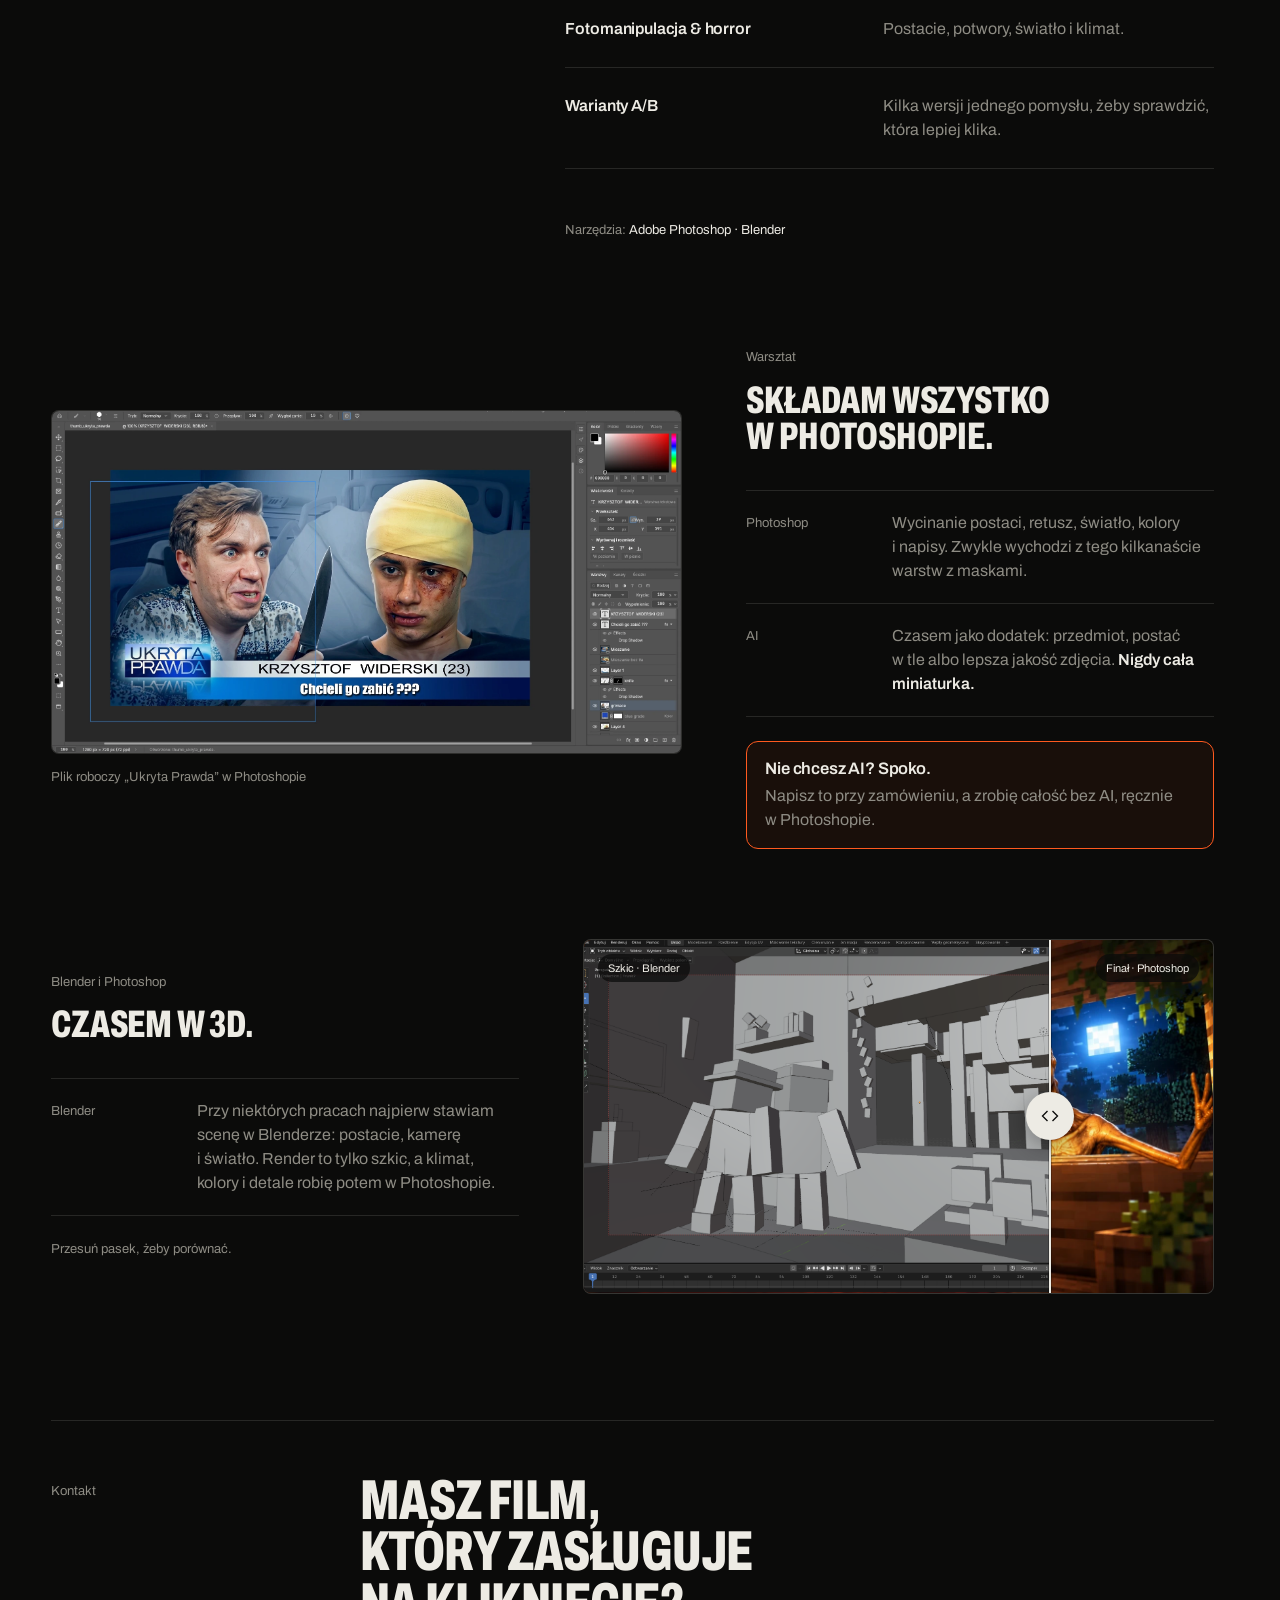
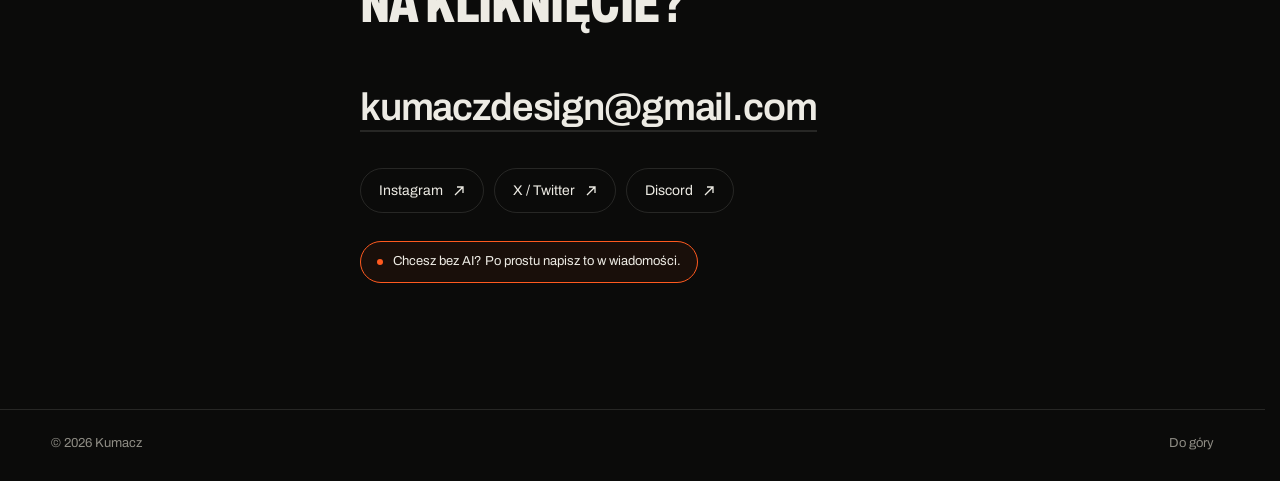
==== commit 8f06c361: "Na górze sam pogrubiony tekst o AI, bez ramki Co-Authored-By: Claude Opus 5.5 <noreply@anthropic.com" ====
--- a/index.html
+++ b/index.html
@@ -46,7 +46,7 @@
           </h1>
           <div class="hero__foot">
             <p class="hero__lead fade">Projektuję miniaturki do kanałów gamingowych, horrorów i&nbsp;seriali. Kontrowersja, emocje i&nbsp;czytelność w&nbsp;rozmiarze znaczka tak, żeby widz się zaciekawił. </p>
-            <a class="hero__ai fade" href="#ai"><b>AI tylko jako dodatek.</b> Nigdy cała miniaturka z&nbsp;generatora. Chcesz całkiem bez AI? Wystarczy napisać.</a>
+            <a class="hero__ai fade" href="#ai">Nigdy cała miniaturka z&nbsp;generatora. Chcesz całkiem bez AI? Wystarczy napisać.</a>
             <a class="hero__cta fade" href="#prace">
               <span>Zobacz prace</span>
               <svg viewBox="0 0 24 24" aria-hidden="true"><path d="M12 4v16m0 0-6-6m6 6 6-6" fill="none" stroke="currentColor" stroke-width="1.6"/></svg>
--- a/assets/css/style.css
+++ b/assets/css/style.css
@@ -265,10 +265,10 @@
 .perk__tags .tag { font-size: 11px; padding: 6px 10px; color: var(--fg); }
 .perk--wide { grid-column: 1 / -1; display: grid; grid-template-columns: 1.2fr 1fr; gap: clamp(24px, 4vw, 64px); align-items: center; }
 /* AI info: orange frame so it stands out (card 07, the note in Warsztat, the line in Kontakt) */
-.perk--wide, .noai, .contact__note, .hero__ai { border: 1.5px solid var(--accent); background: rgba(255, 90, 31, .06); }
-.hero__ai { display: block; max-width: 440px; padding: 12px 16px; border-radius: 12px; font-size: 14px; line-height: 1.45; color: var(--muted); transition: background-color .3s; }
-.hero__ai b { color: var(--fg); font-weight: 600; }
-@media (hover: hover) { .hero__ai:hover { background: rgba(255, 90, 31, .12); } }
+.perk--wide, .noai, .contact__note { border: 1.5px solid var(--accent); background: rgba(255, 90, 31, .06); }
+/* hero: just bold text, no frame */
+.hero__ai { display: block; max-width: 440px; font-weight: 700; font-size: clamp(15px, 1.2vw, 17px); line-height: 1.45; color: var(--fg); transition: color .3s; }
+@media (hover: hover) { .hero__ai:hover { color: var(--accent); } }
 .nav__ai { color: var(--accent); }
 #ai { scroll-margin-top: 90px; }
 .perk--wide p { max-width: 60ch; }
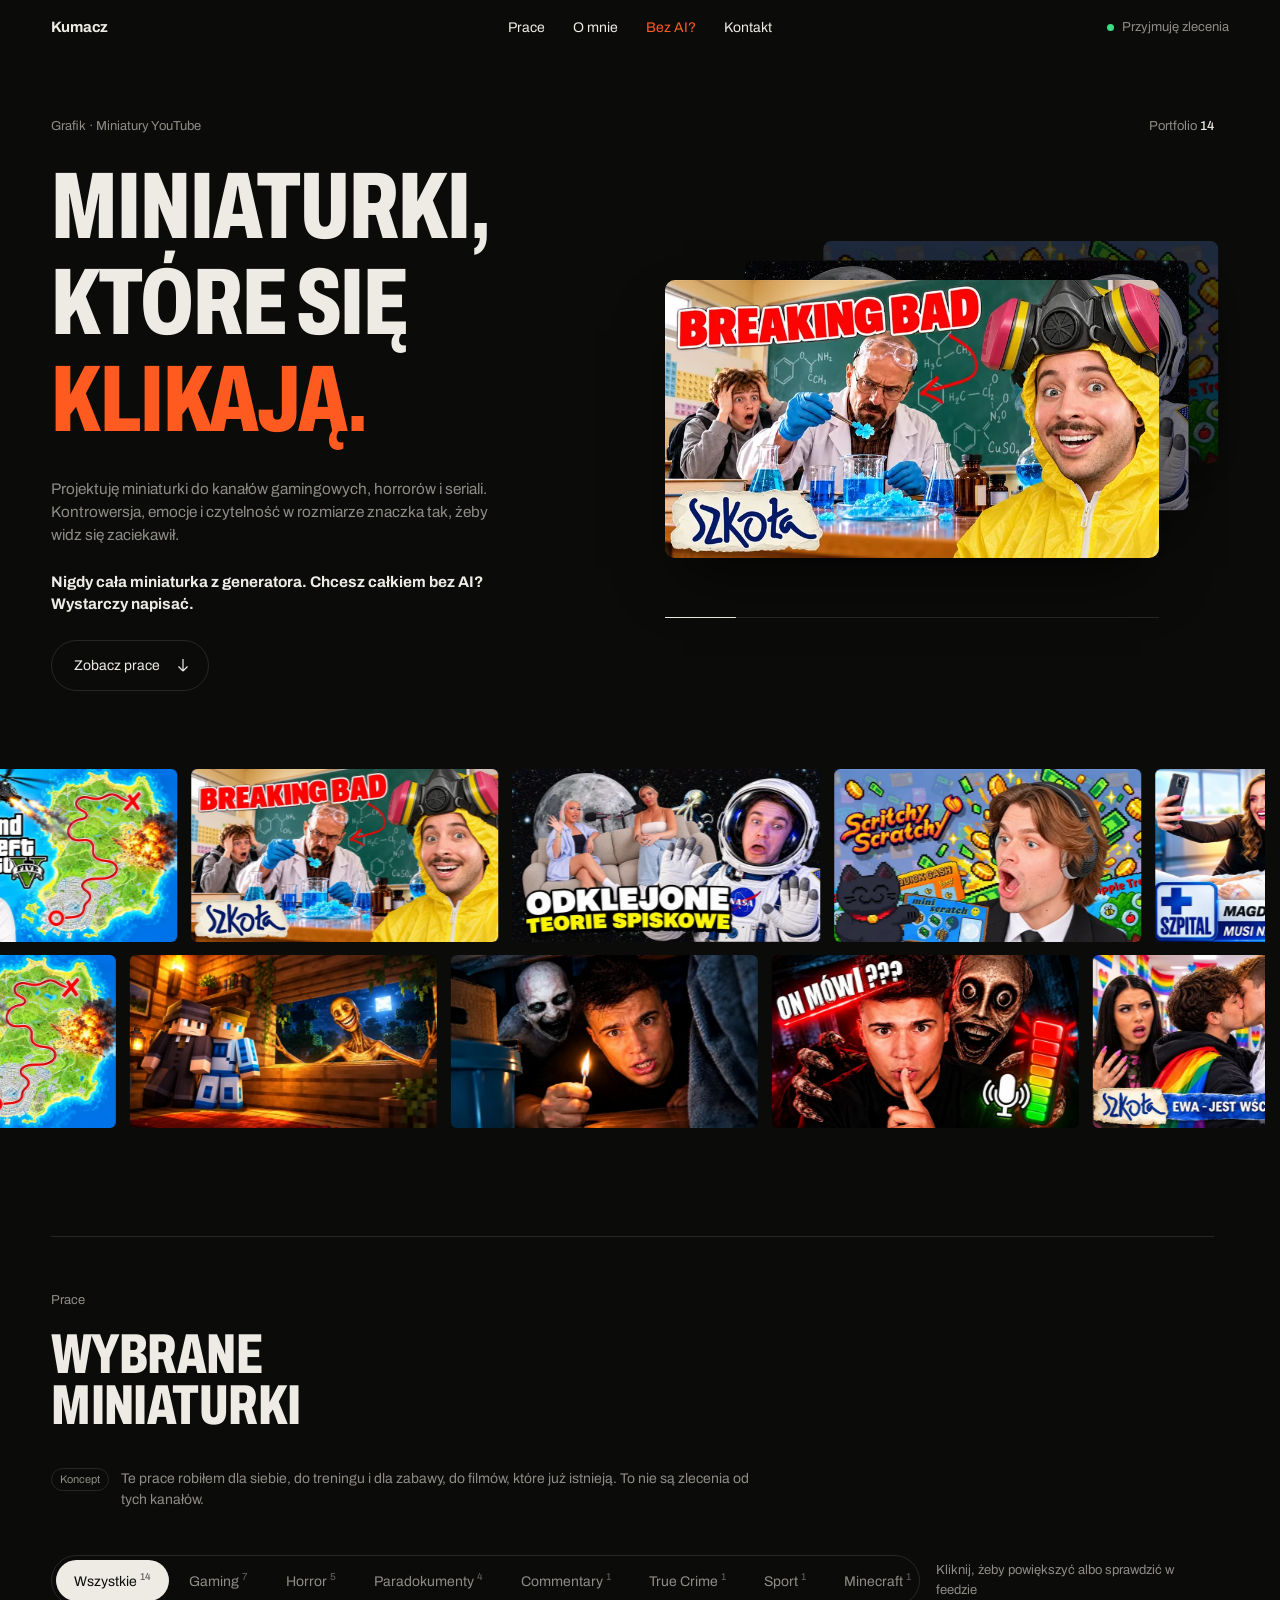
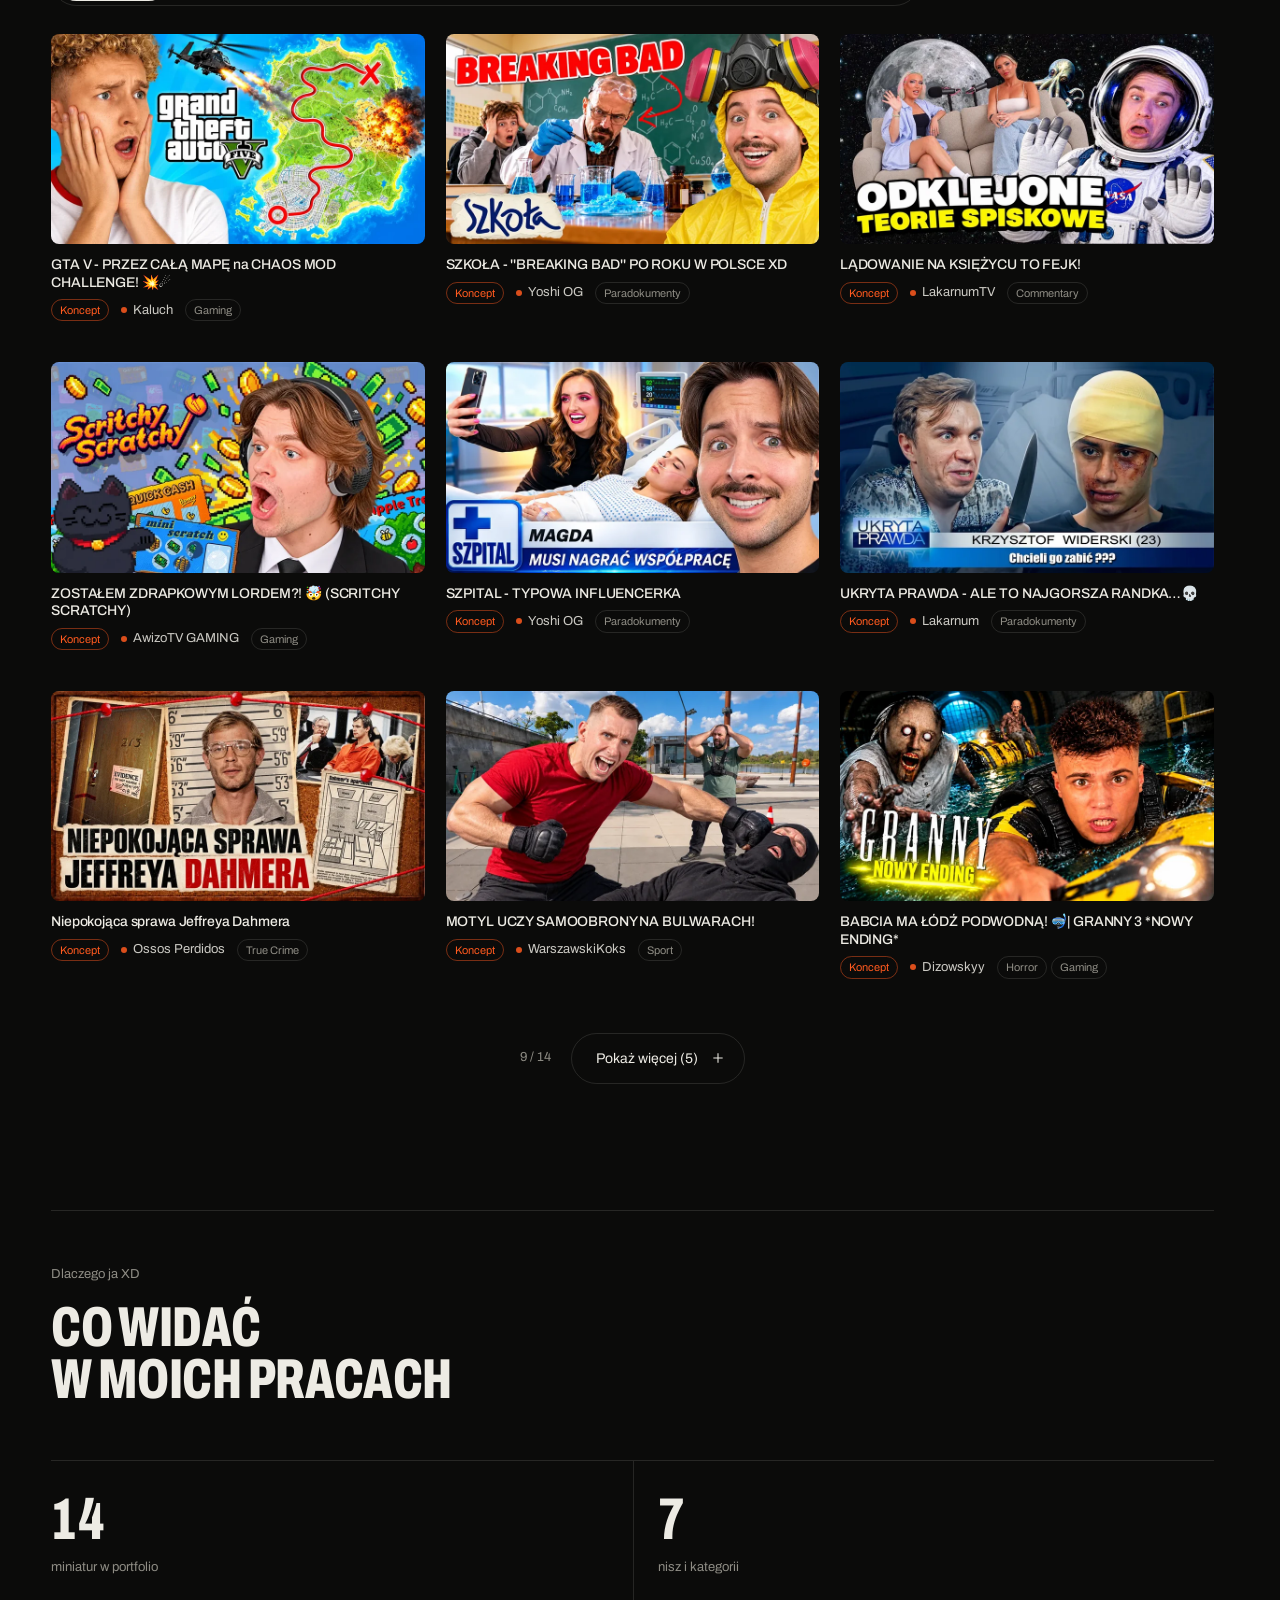
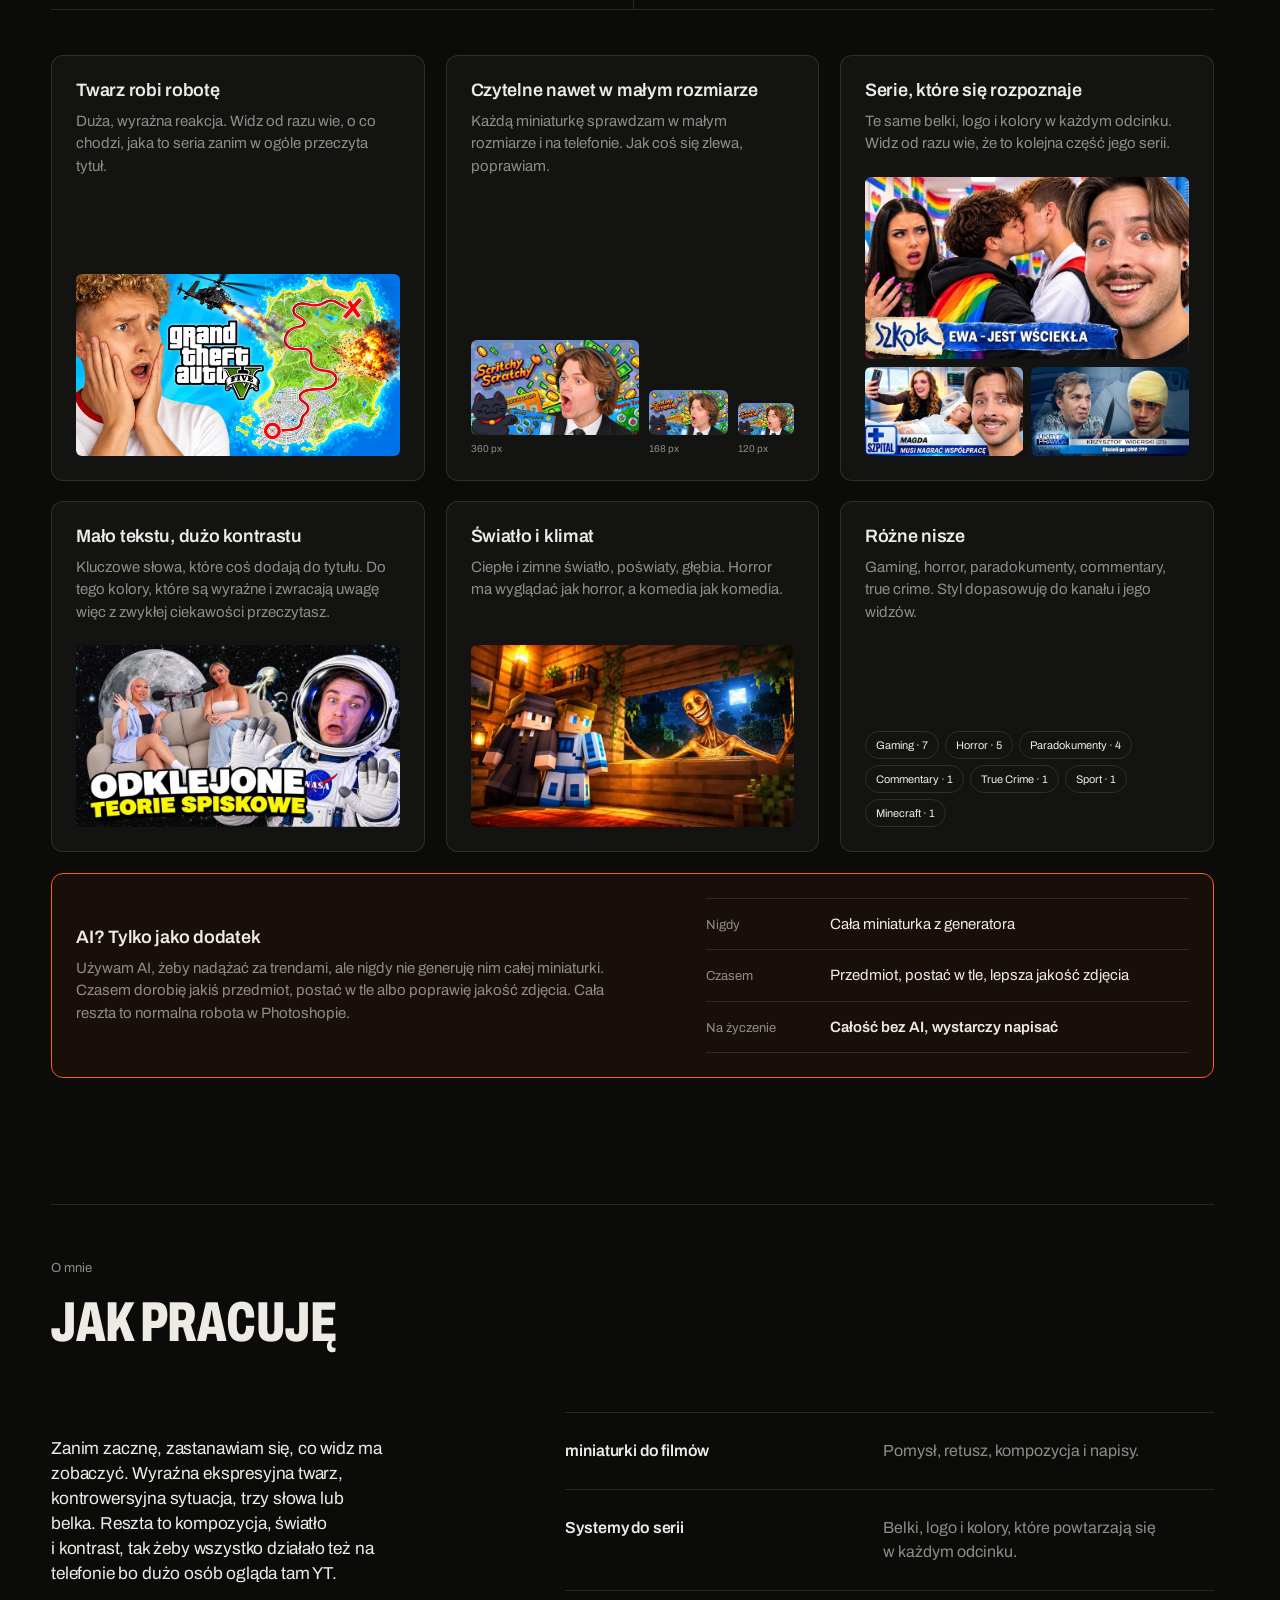
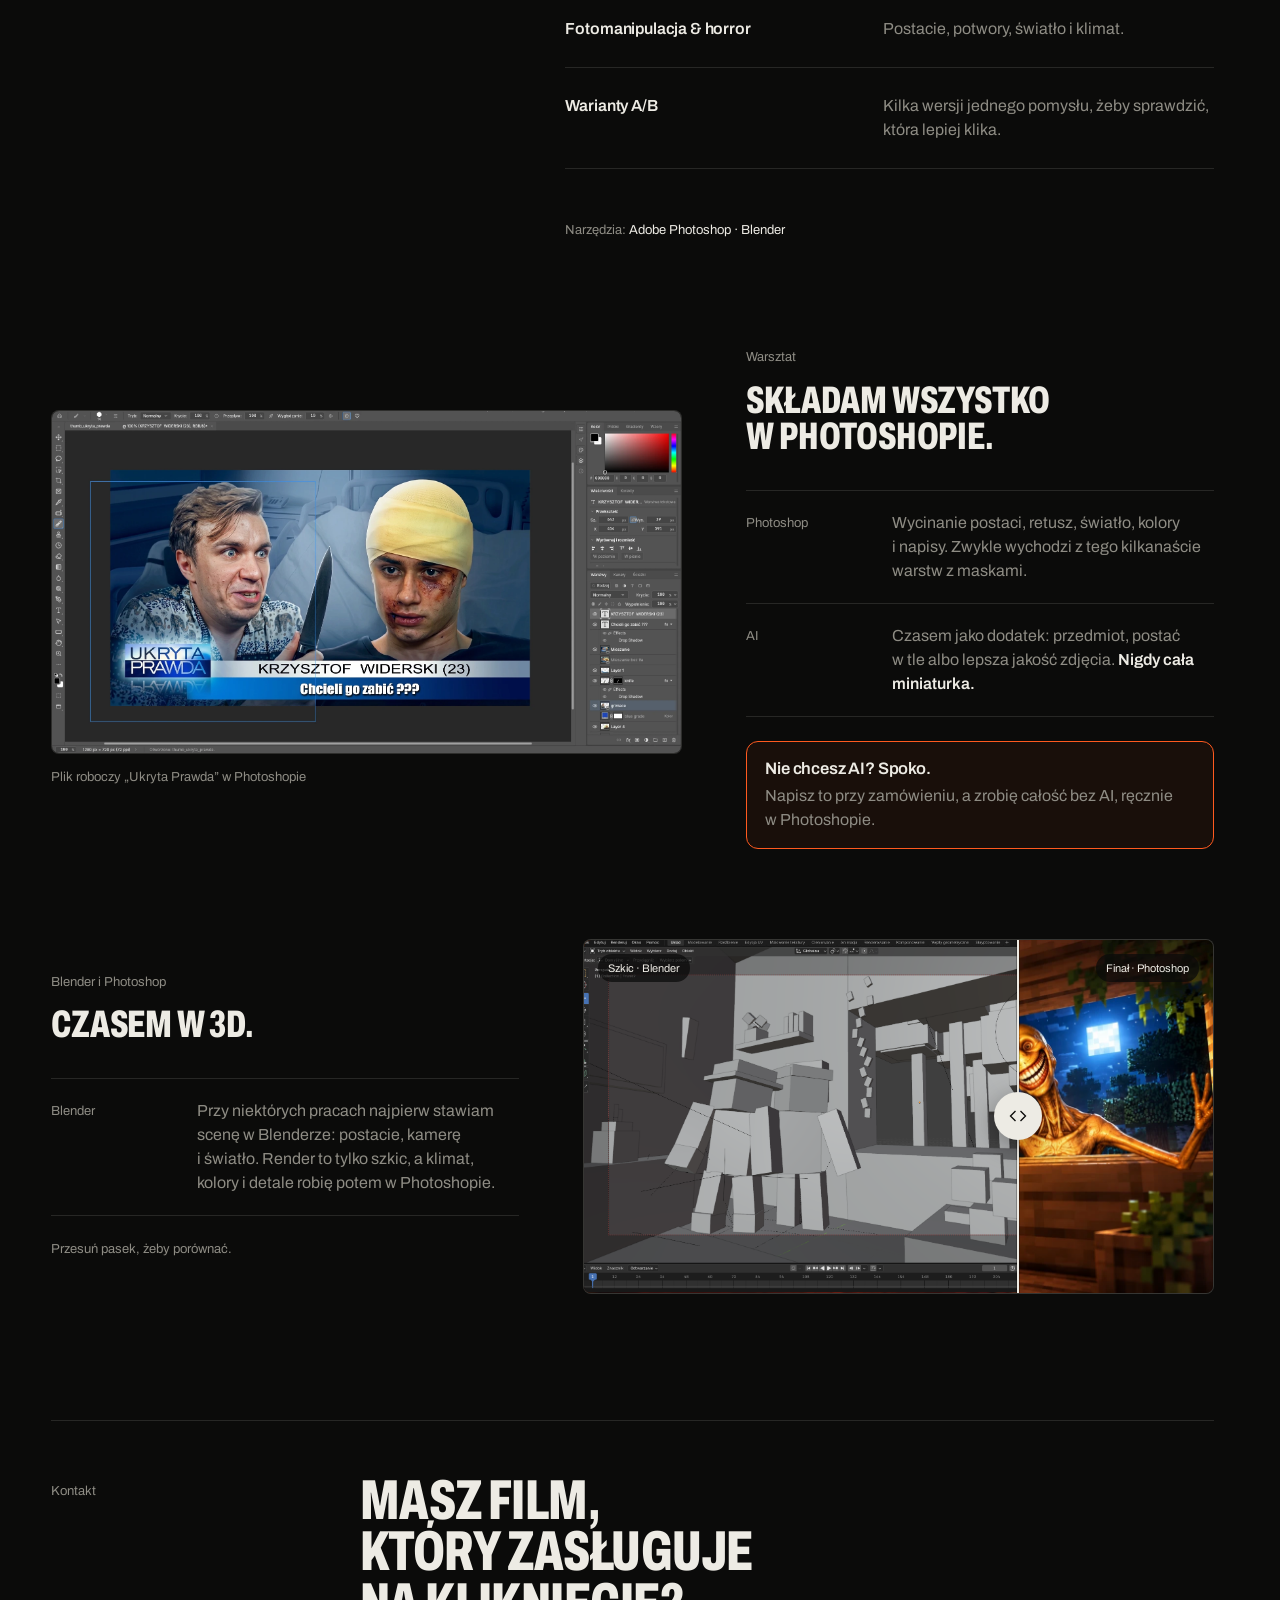
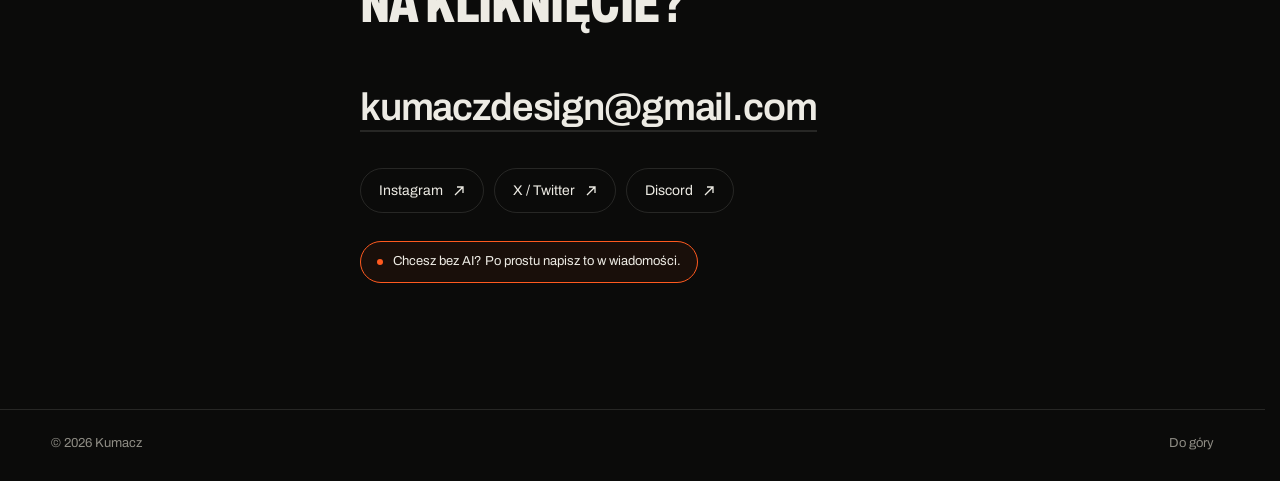
==== commit 31857fcb: "Wymuszanie świeżych plików po każdej publikacji Co-Authored-By: Claude Opus 5.5 <noreply@anthropic.c" ====
--- a/index.html
+++ b/index.html
@@ -15,7 +15,7 @@
   <link rel="preconnect" href="https://fonts.googleapis.com">
   <link rel="preconnect" href="https://fonts.gstatic.com" crossorigin>
   <link href="https://fonts.googleapis.com/css2?family=Archivo:wdth,wght@62..125,400..800&display=swap" rel="stylesheet">
-  <link rel="stylesheet" href="assets/css/style.css">
+  <link rel="stylesheet" href="assets/css/style.css?v=202610201350">
 </head>
 <body>
   <a class="skip" href="#prace">Przejdź do prac</a>
@@ -260,7 +260,7 @@
     </div>
   </div>
 
-  <script src="thumbnails.js"></script>
-  <script src="assets/js/main.js"></script>
+  <script src="thumbnails.js?v=202610201350"></script>
+  <script src="assets/js/main.js?v=202610201350"></script>
 </body>
 </html>
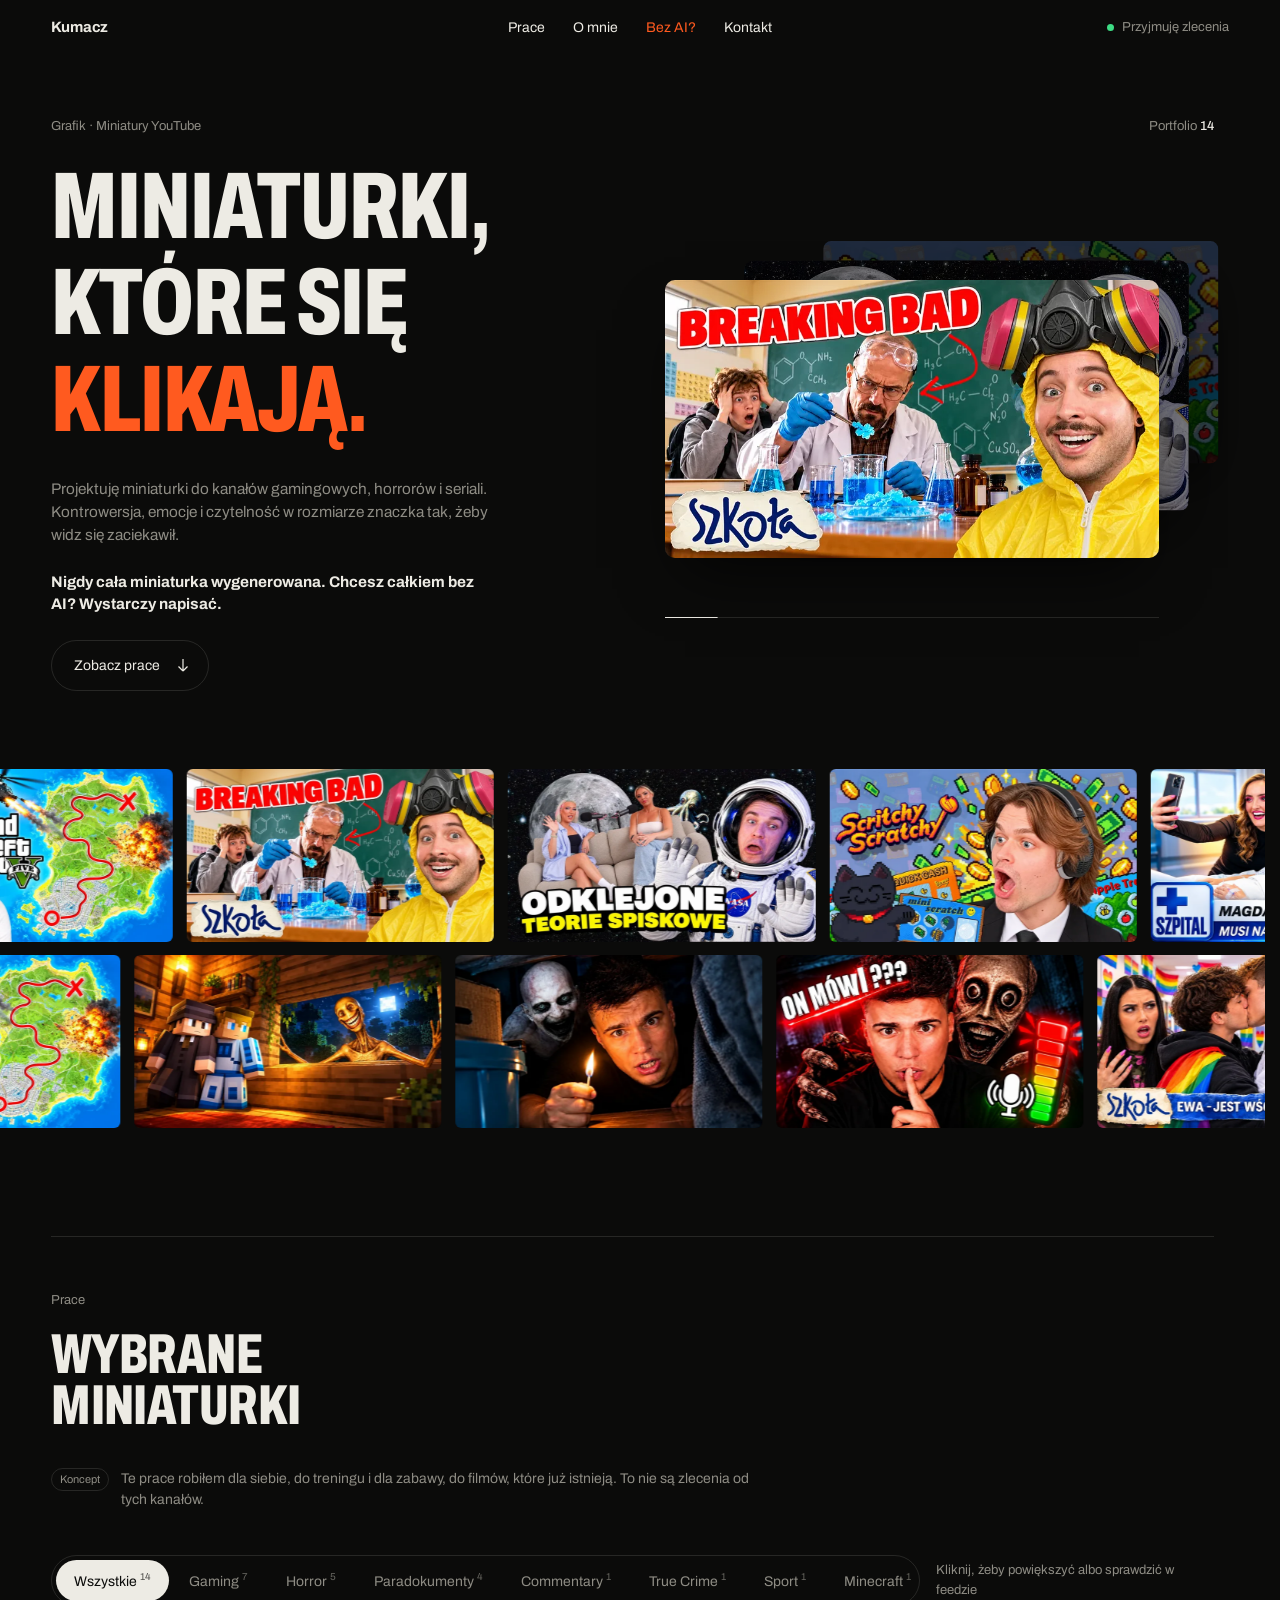
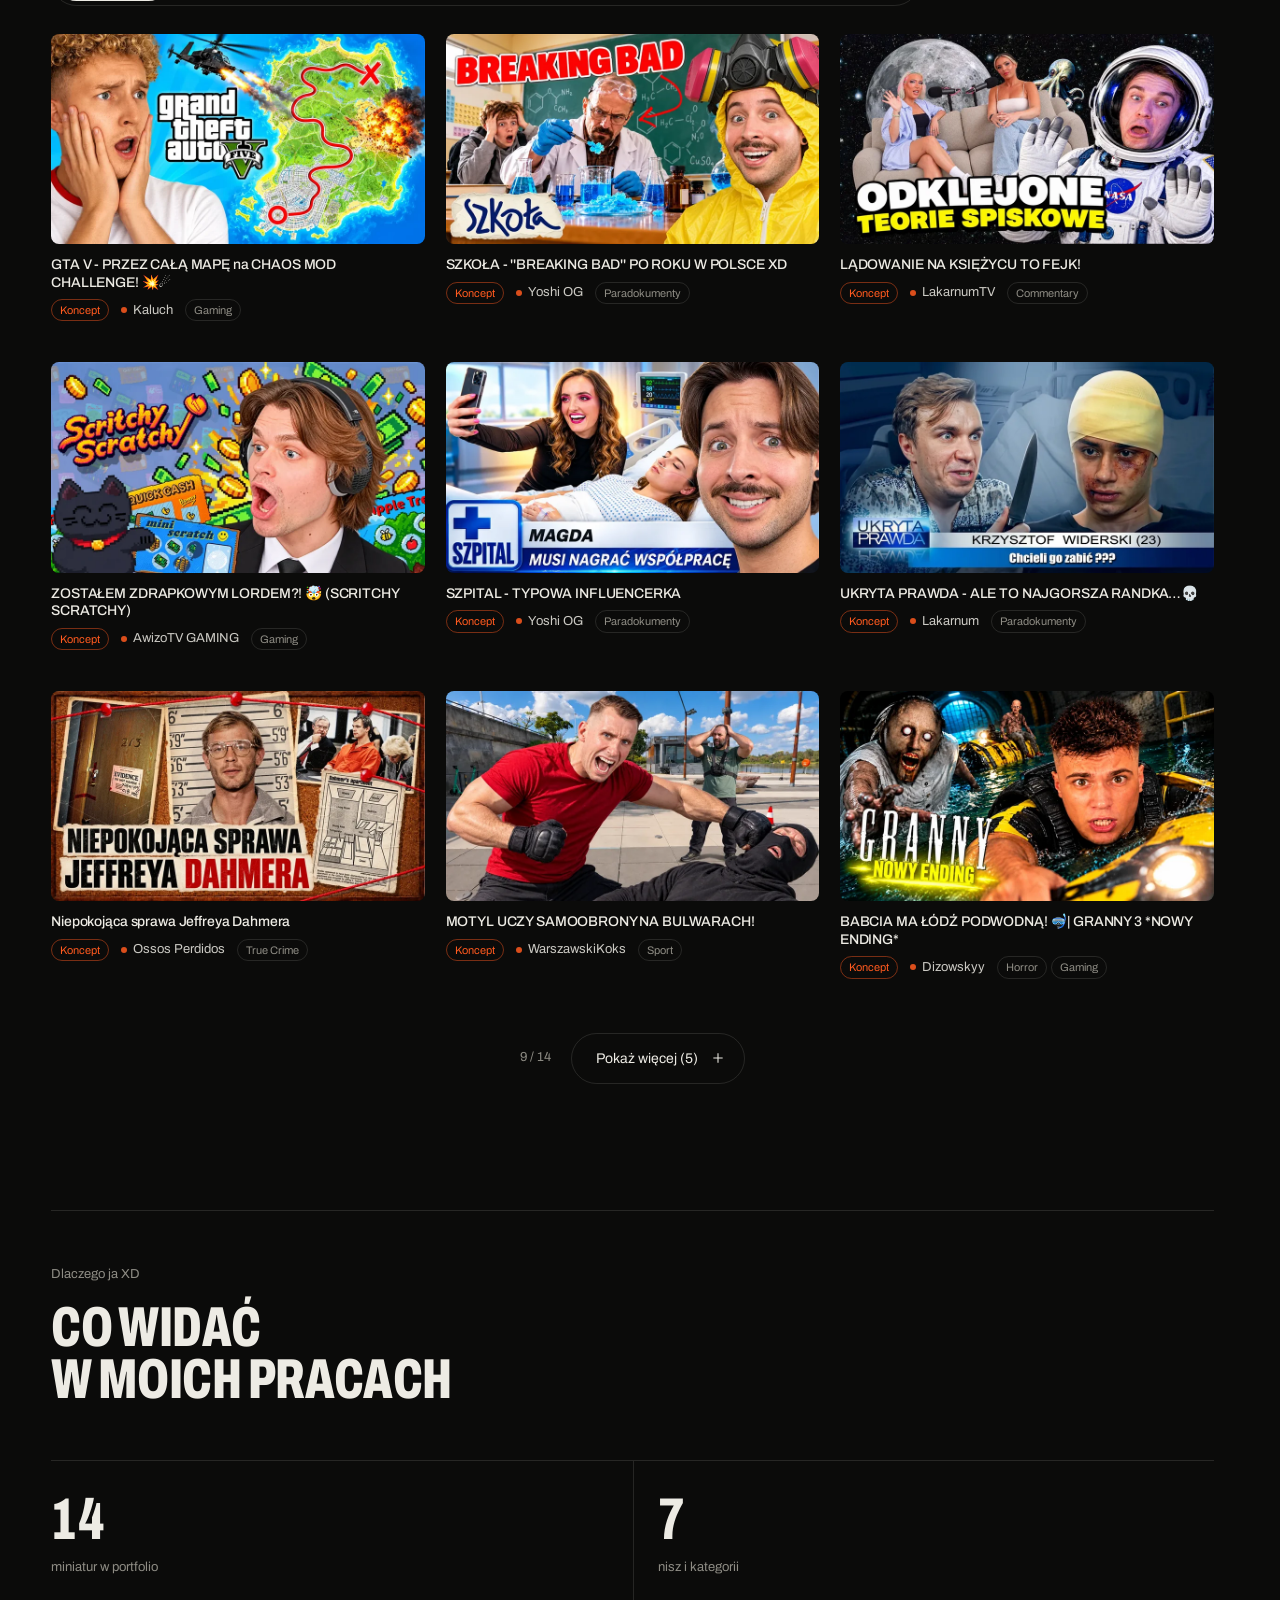
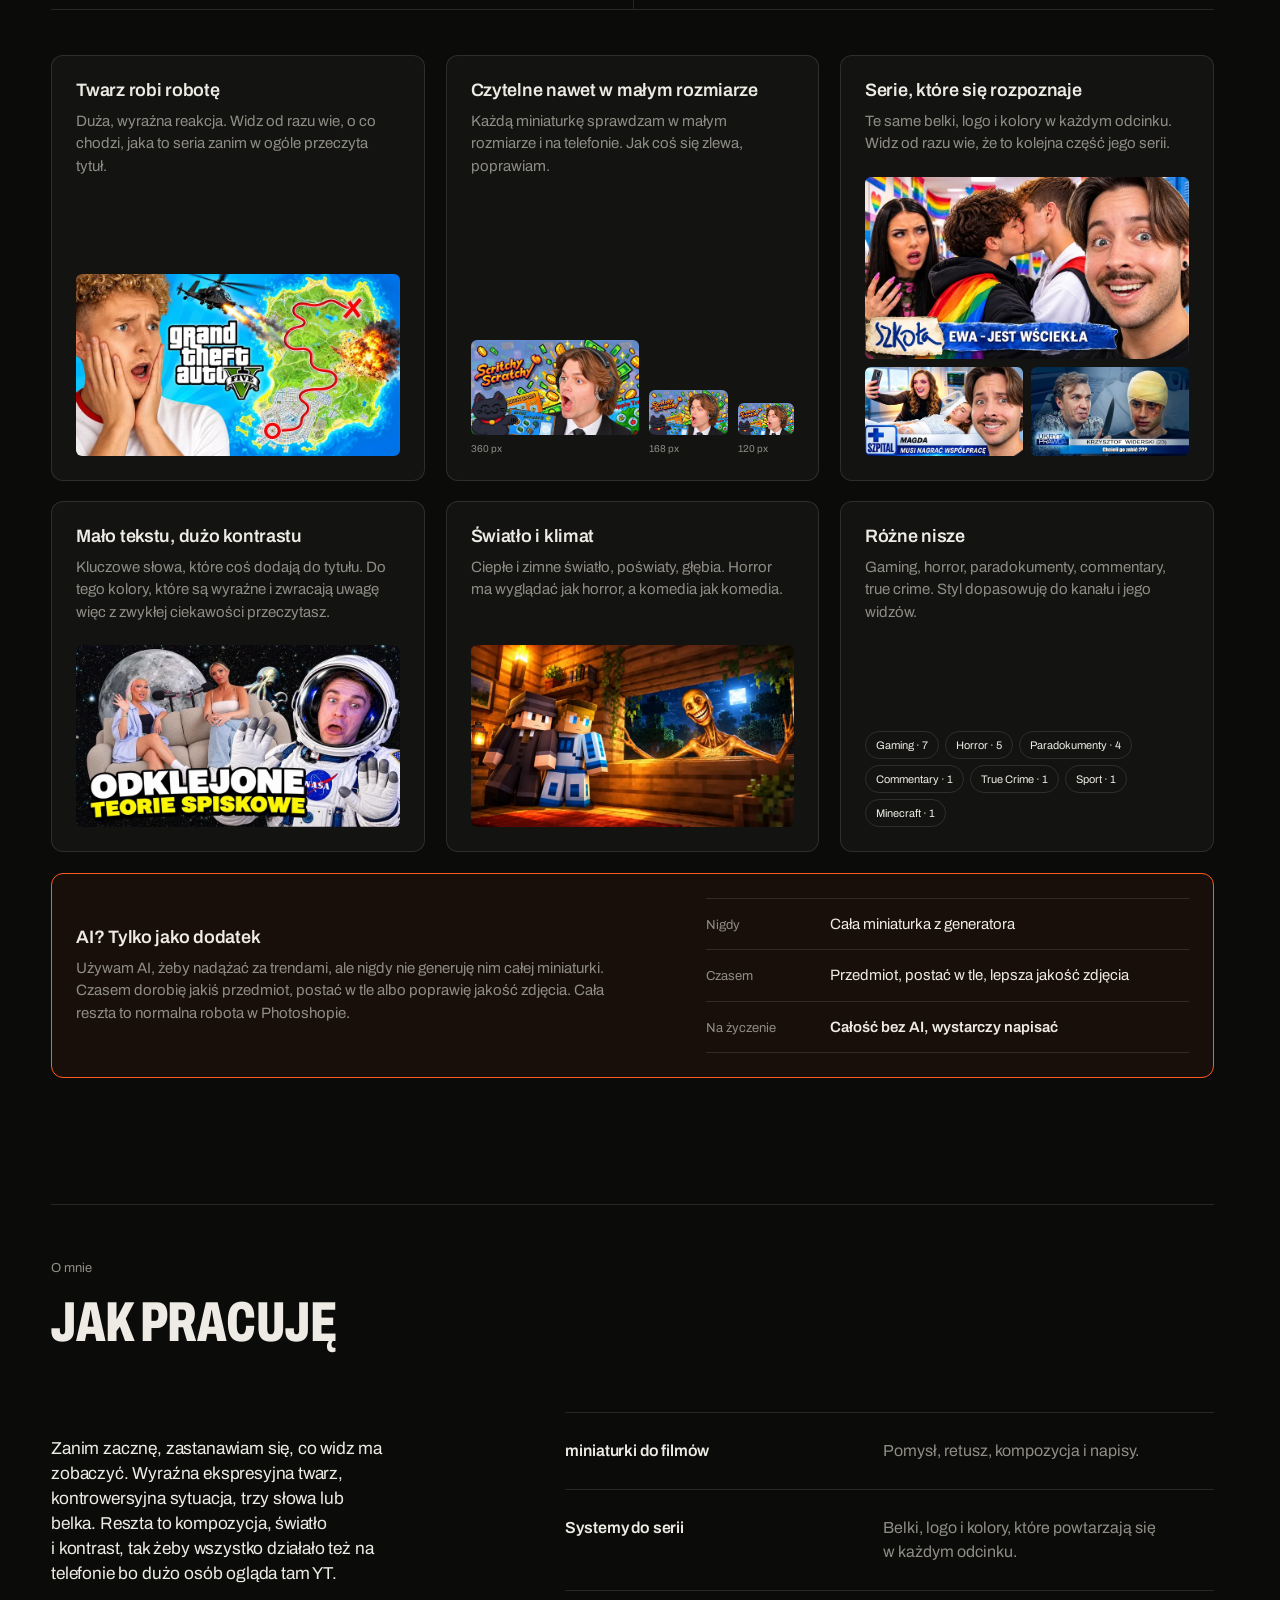
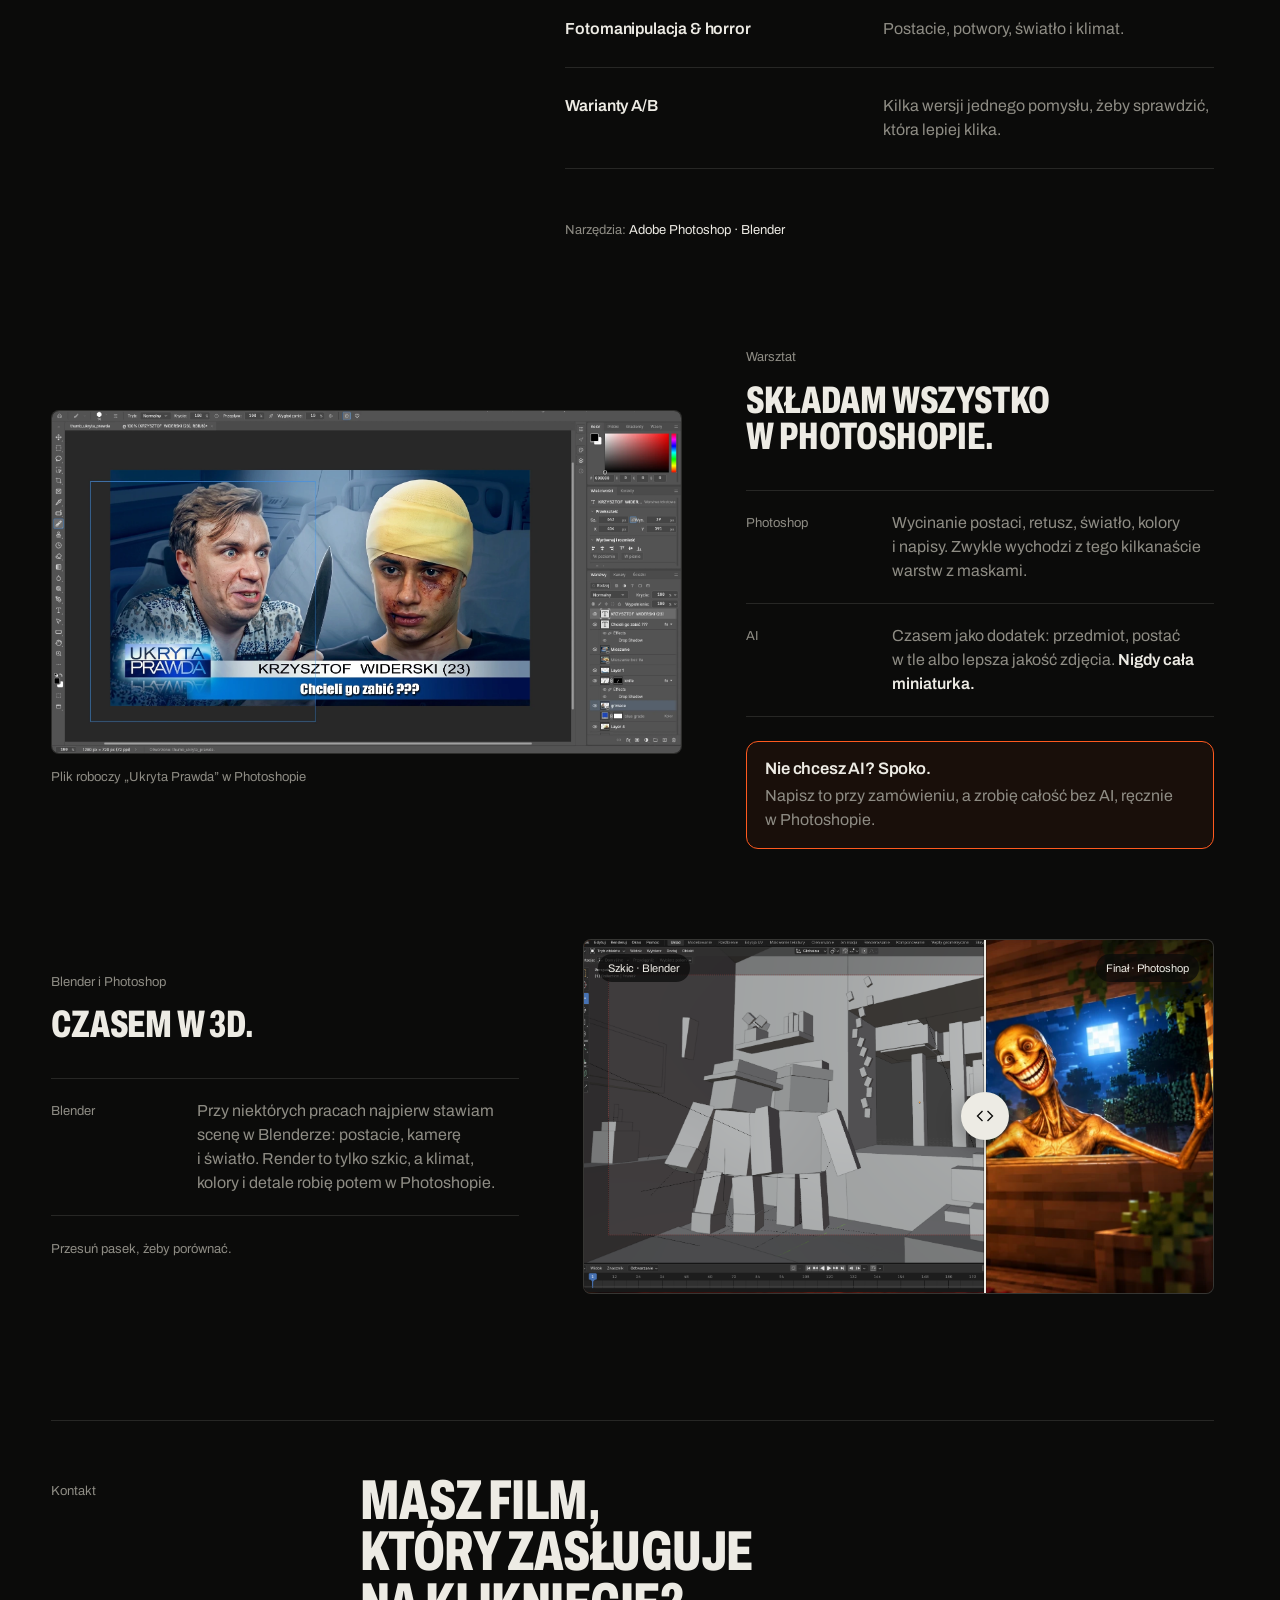
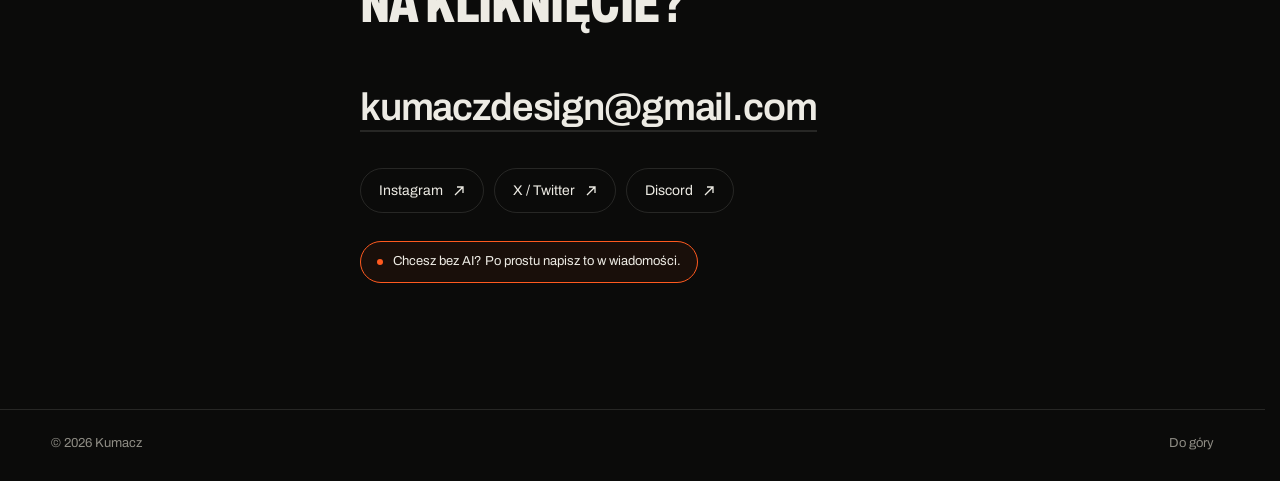
==== commit 23706ef4: "Poprawka tekstu o AI na górze strony Co-Authored-By: Claude Opus 5.5 <noreply@anthropic.com>" ====
--- a/index.html
+++ b/index.html
@@ -15,7 +15,7 @@
   <link rel="preconnect" href="https://fonts.googleapis.com">
   <link rel="preconnect" href="https://fonts.gstatic.com" crossorigin>
   <link href="https://fonts.googleapis.com/css2?family=Archivo:wdth,wght@62..125,400..800&display=swap" rel="stylesheet">
-  <link rel="stylesheet" href="assets/css/style.css?v=202610201350">
+  <link rel="stylesheet" href="assets/css/style.css?v=202610201356">
 </head>
 <body>
   <a class="skip" href="#prace">Przejdź do prac</a>
@@ -46,7 +46,7 @@
           </h1>
           <div class="hero__foot">
             <p class="hero__lead fade">Projektuję miniaturki do kanałów gamingowych, horrorów i&nbsp;seriali. Kontrowersja, emocje i&nbsp;czytelność w&nbsp;rozmiarze znaczka tak, żeby widz się zaciekawił. </p>
-            <a class="hero__ai fade" href="#ai">Nigdy cała miniaturka z&nbsp;generatora. Chcesz całkiem bez AI? Wystarczy napisać.</a>
+            <a class="hero__ai fade" href="#ai">Nigdy cała miniaturka&nbsp;wygenerowana. Chcesz całkiem bez AI? Wystarczy napisać.</a>
             <a class="hero__cta fade" href="#prace">
               <span>Zobacz prace</span>
               <svg viewBox="0 0 24 24" aria-hidden="true"><path d="M12 4v16m0 0-6-6m6 6 6-6" fill="none" stroke="currentColor" stroke-width="1.6"/></svg>
@@ -260,7 +260,7 @@
     </div>
   </div>
 
-  <script src="thumbnails.js?v=202610201350"></script>
-  <script src="assets/js/main.js?v=202610201350"></script>
+  <script src="thumbnails.js?v=202610201356"></script>
+  <script src="assets/js/main.js?v=202610201356"></script>
 </body>
 </html>
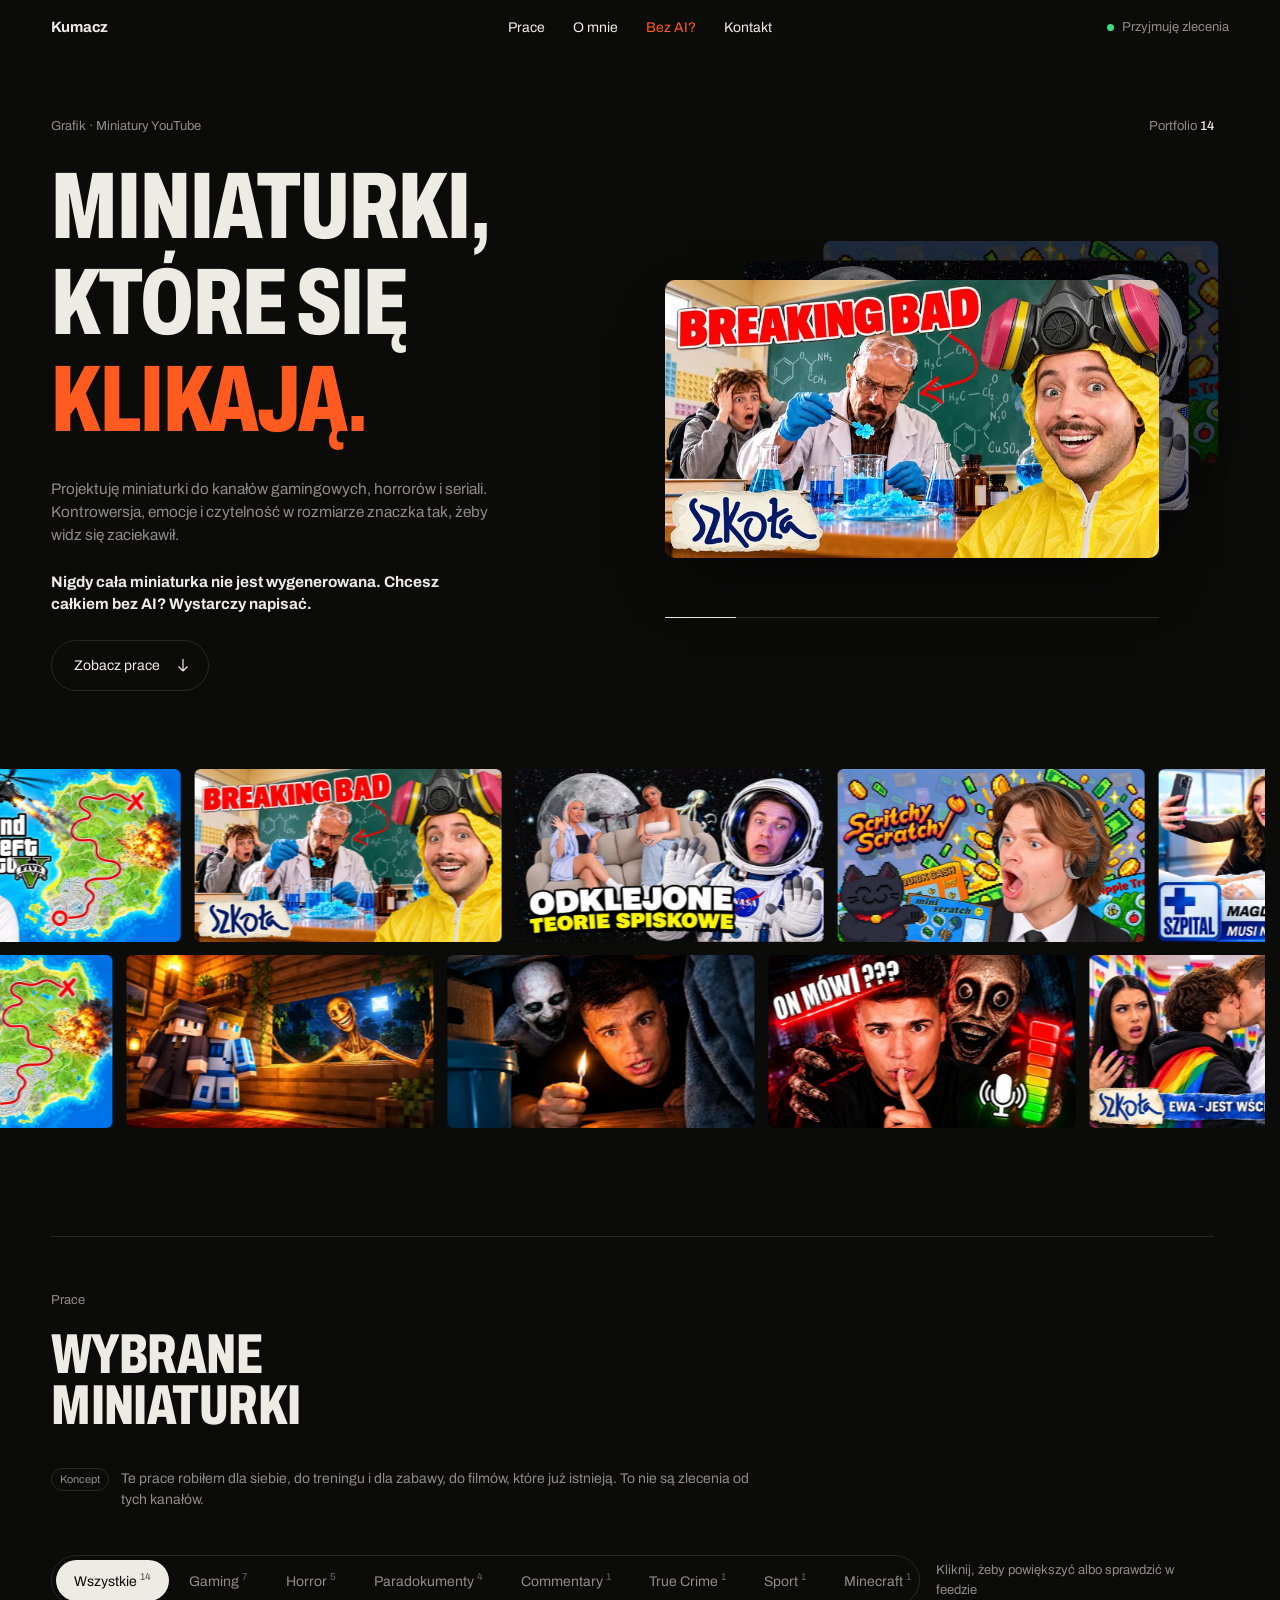
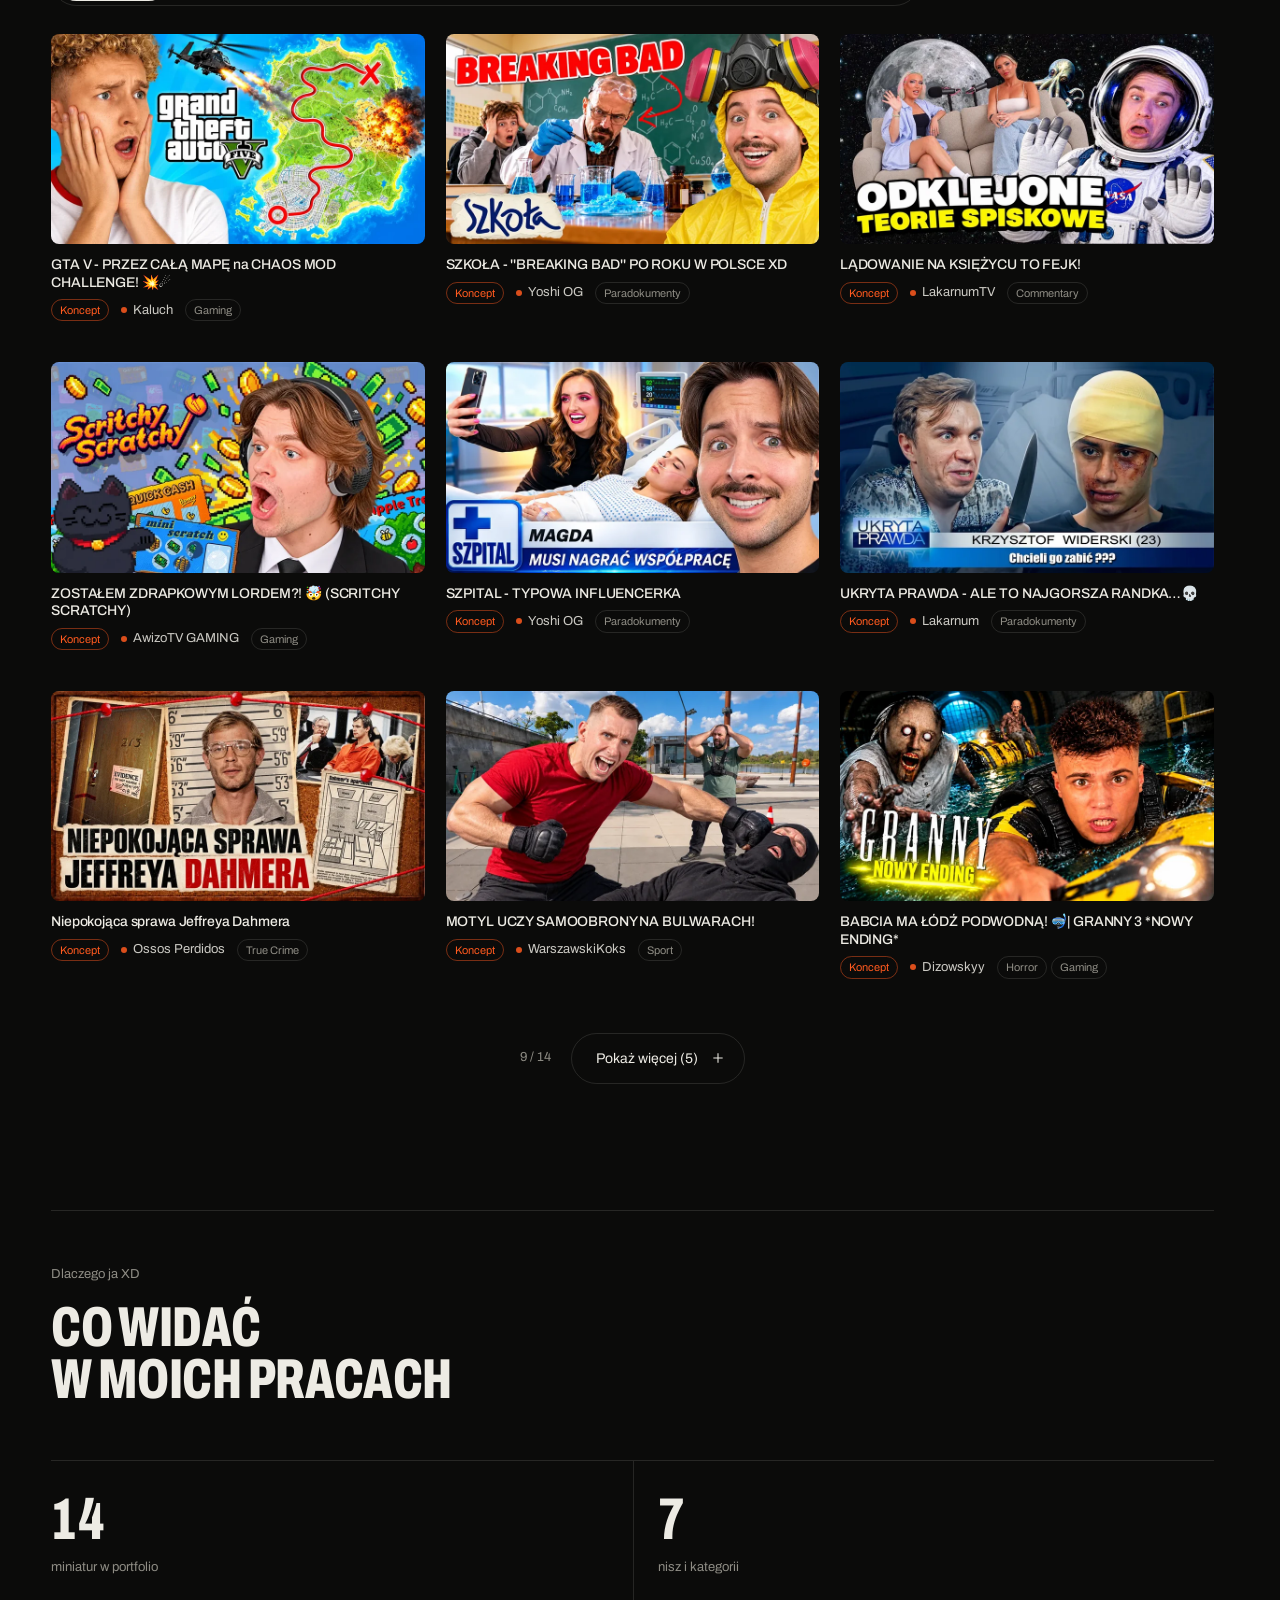
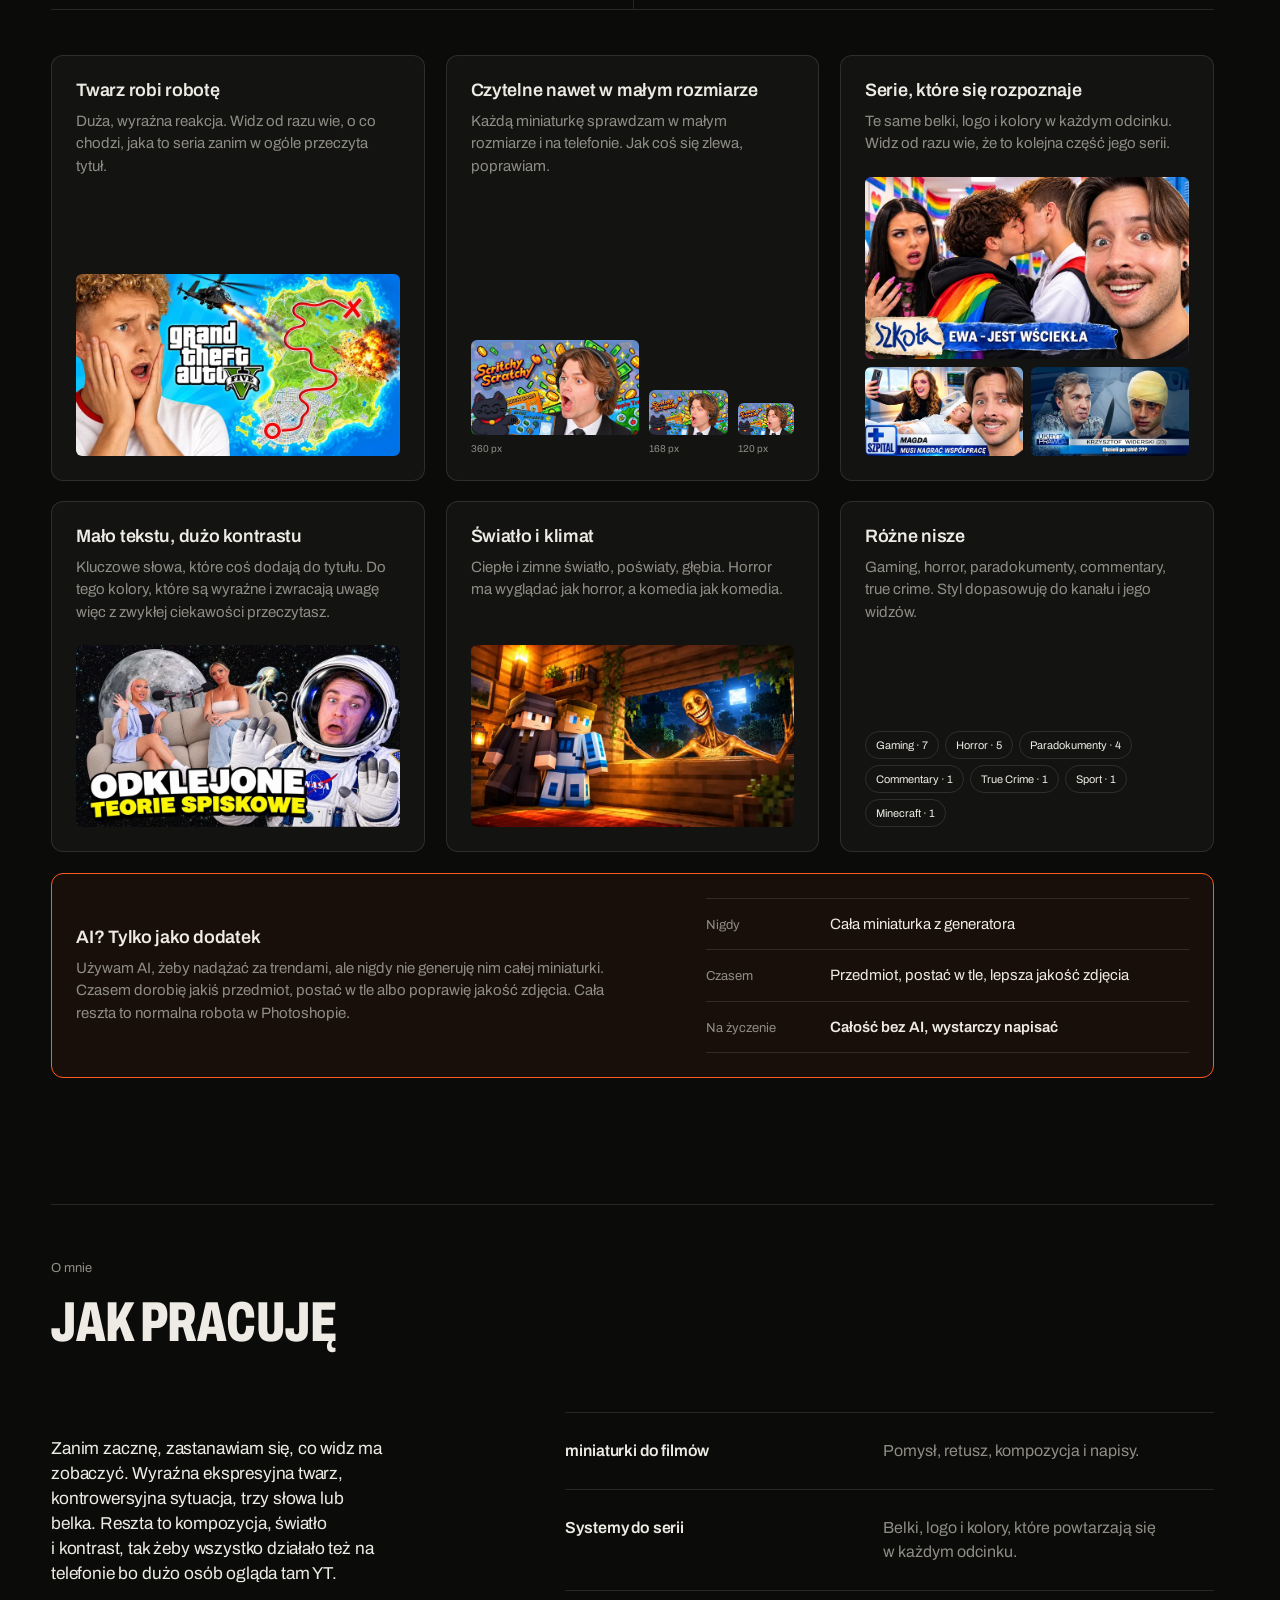
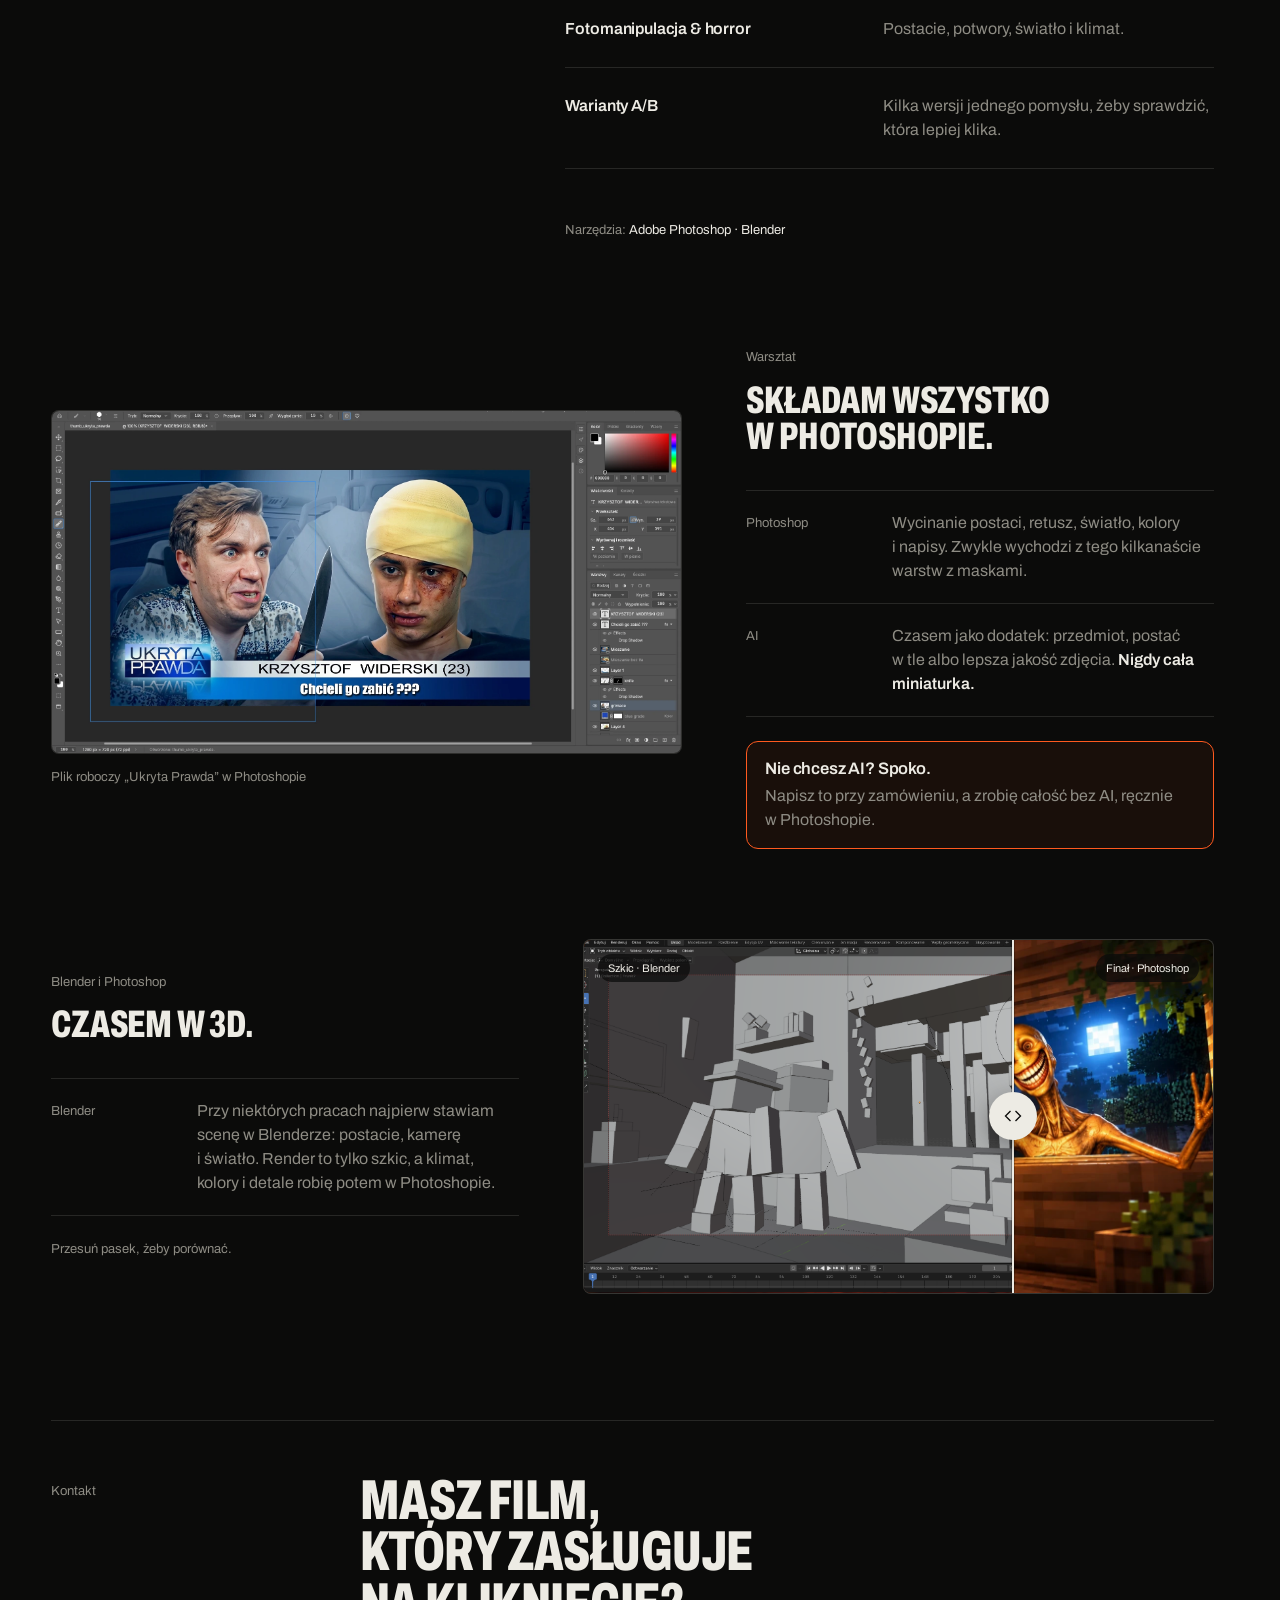
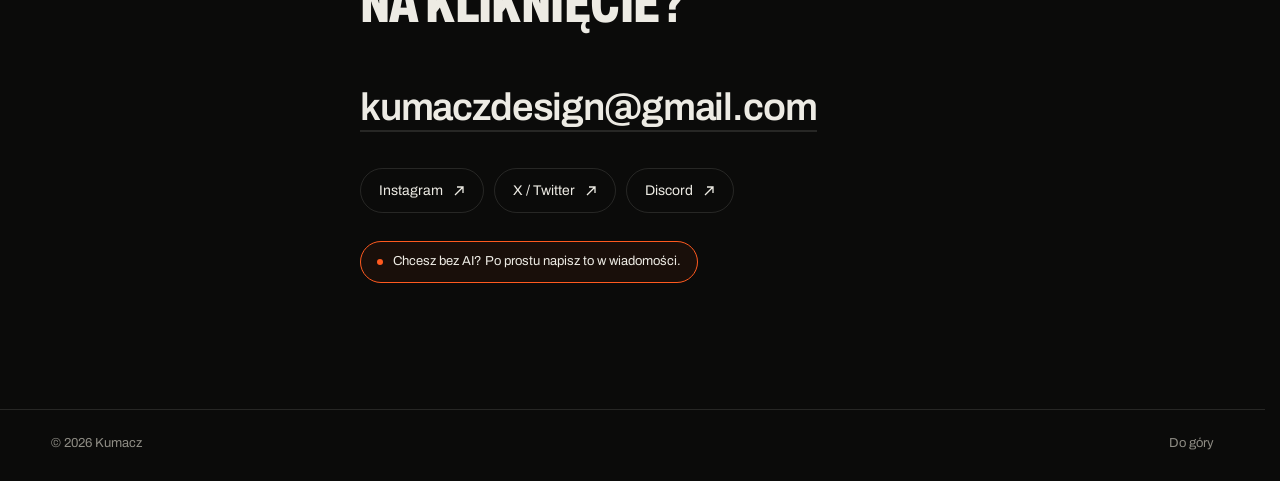
==== commit c034e36a: "Poprawka tekstu o AI na górze strony Co-Authored-By: Claude Opus 5.5 <noreply@anthropic.com>" ====
--- a/index.html
+++ b/index.html
@@ -15,7 +15,7 @@
   <link rel="preconnect" href="https://fonts.googleapis.com">
   <link rel="preconnect" href="https://fonts.gstatic.com" crossorigin>
   <link href="https://fonts.googleapis.com/css2?family=Archivo:wdth,wght@62..125,400..800&display=swap" rel="stylesheet">
-  <link rel="stylesheet" href="assets/css/style.css?v=202610201356">
+  <link rel="stylesheet" href="assets/css/style.css?v=202610201357">
 </head>
 <body>
   <a class="skip" href="#prace">Przejdź do prac</a>
@@ -46,7 +46,7 @@
           </h1>
           <div class="hero__foot">
             <p class="hero__lead fade">Projektuję miniaturki do kanałów gamingowych, horrorów i&nbsp;seriali. Kontrowersja, emocje i&nbsp;czytelność w&nbsp;rozmiarze znaczka tak, żeby widz się zaciekawił. </p>
-            <a class="hero__ai fade" href="#ai">Nigdy cała miniaturka&nbsp;wygenerowana. Chcesz całkiem bez AI? Wystarczy napisać.</a>
+            <a class="hero__ai fade" href="#ai">Nigdy cała miniaturka nie jest&nbsp;wygenerowana. Chcesz całkiem bez AI? Wystarczy napisać.</a>
             <a class="hero__cta fade" href="#prace">
               <span>Zobacz prace</span>
               <svg viewBox="0 0 24 24" aria-hidden="true"><path d="M12 4v16m0 0-6-6m6 6 6-6" fill="none" stroke="currentColor" stroke-width="1.6"/></svg>
@@ -260,7 +260,7 @@
     </div>
   </div>
 
-  <script src="thumbnails.js?v=202610201356"></script>
-  <script src="assets/js/main.js?v=202610201356"></script>
+  <script src="thumbnails.js?v=202610201357"></script>
+  <script src="assets/js/main.js?v=202610201357"></script>
 </body>
 </html>
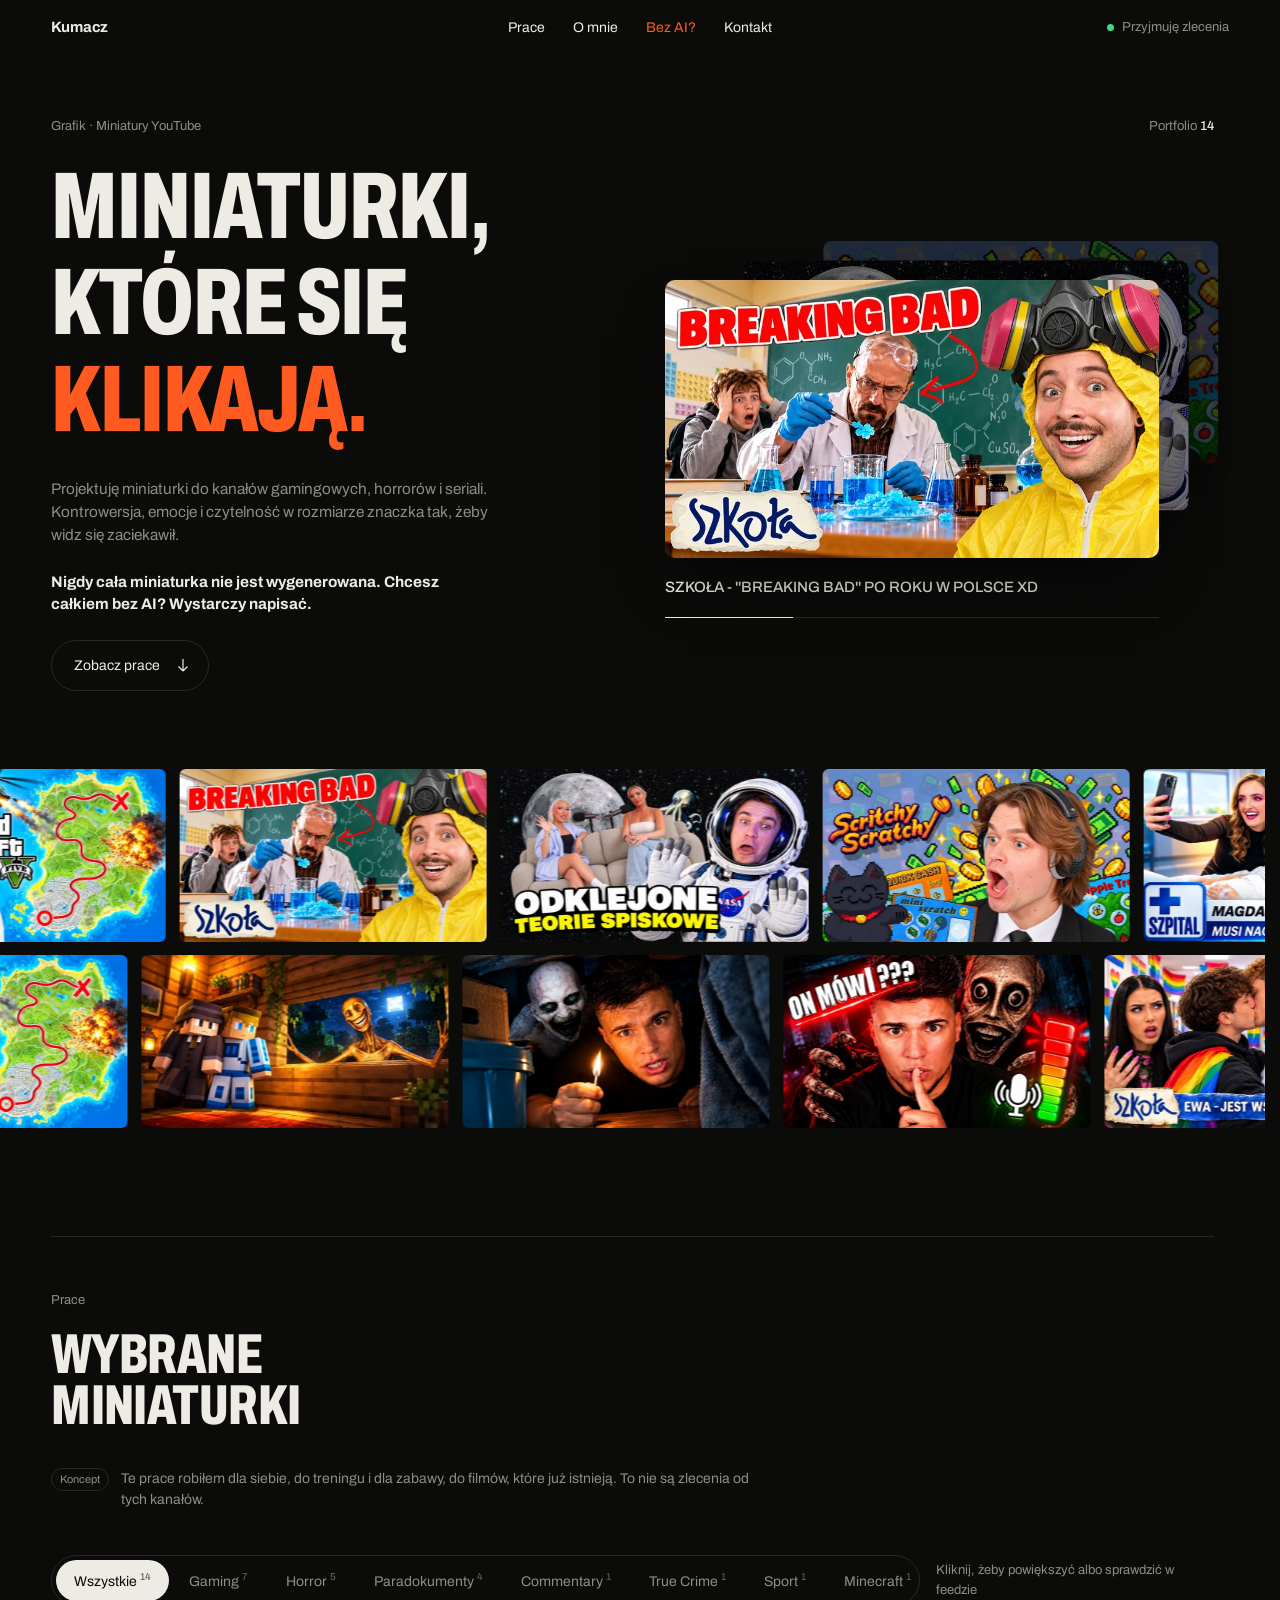
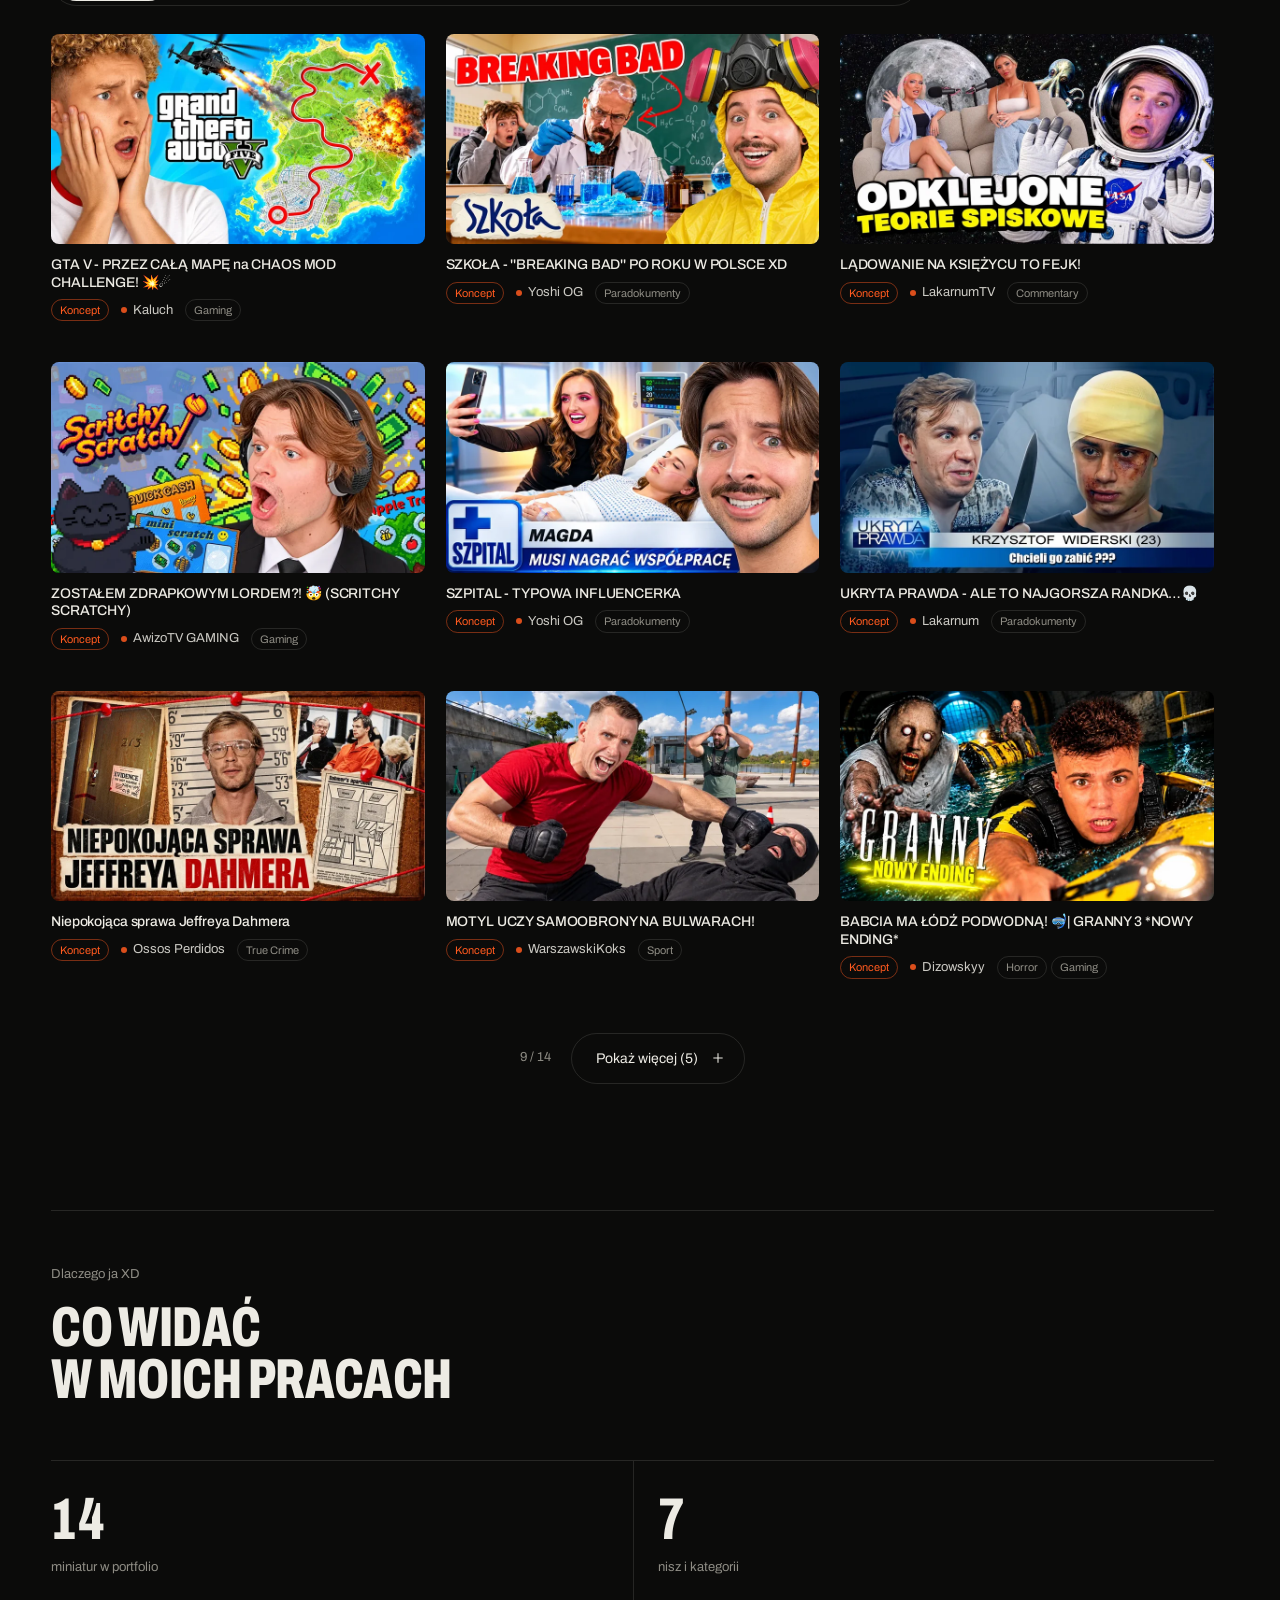
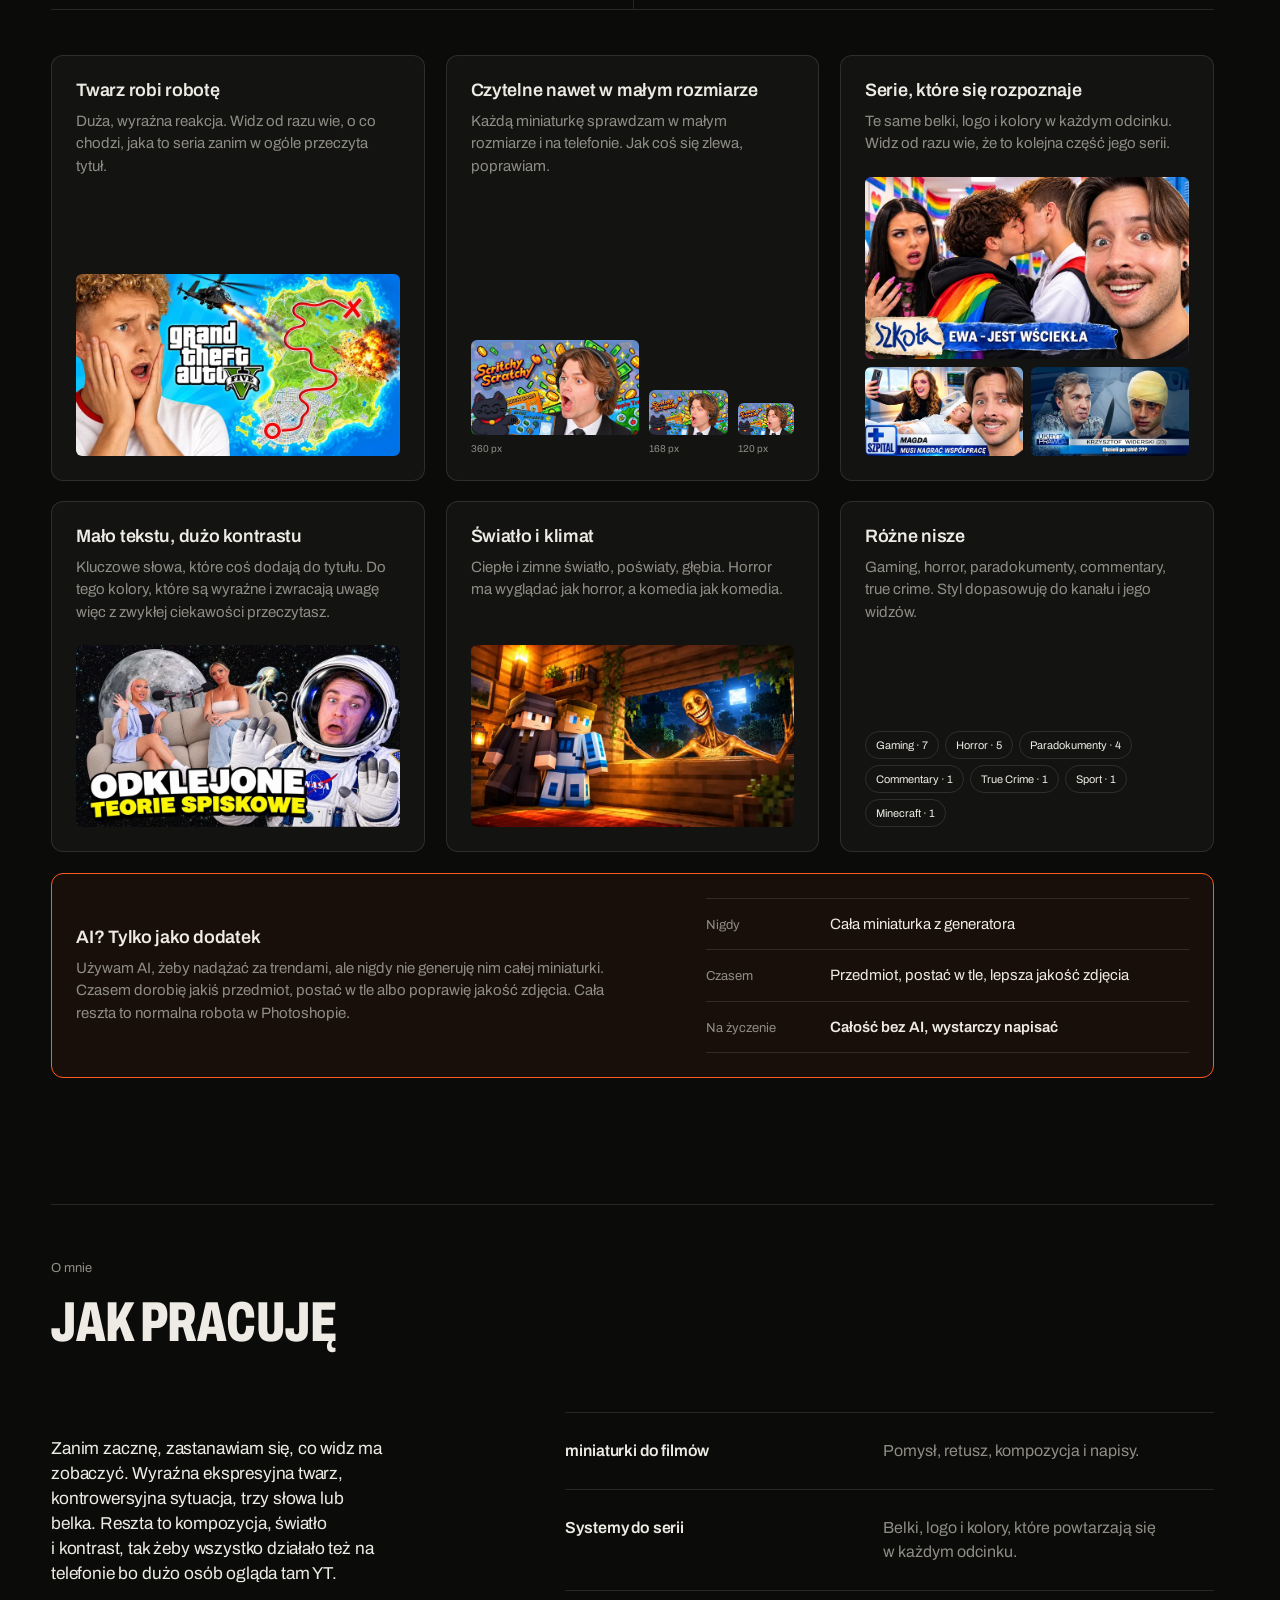
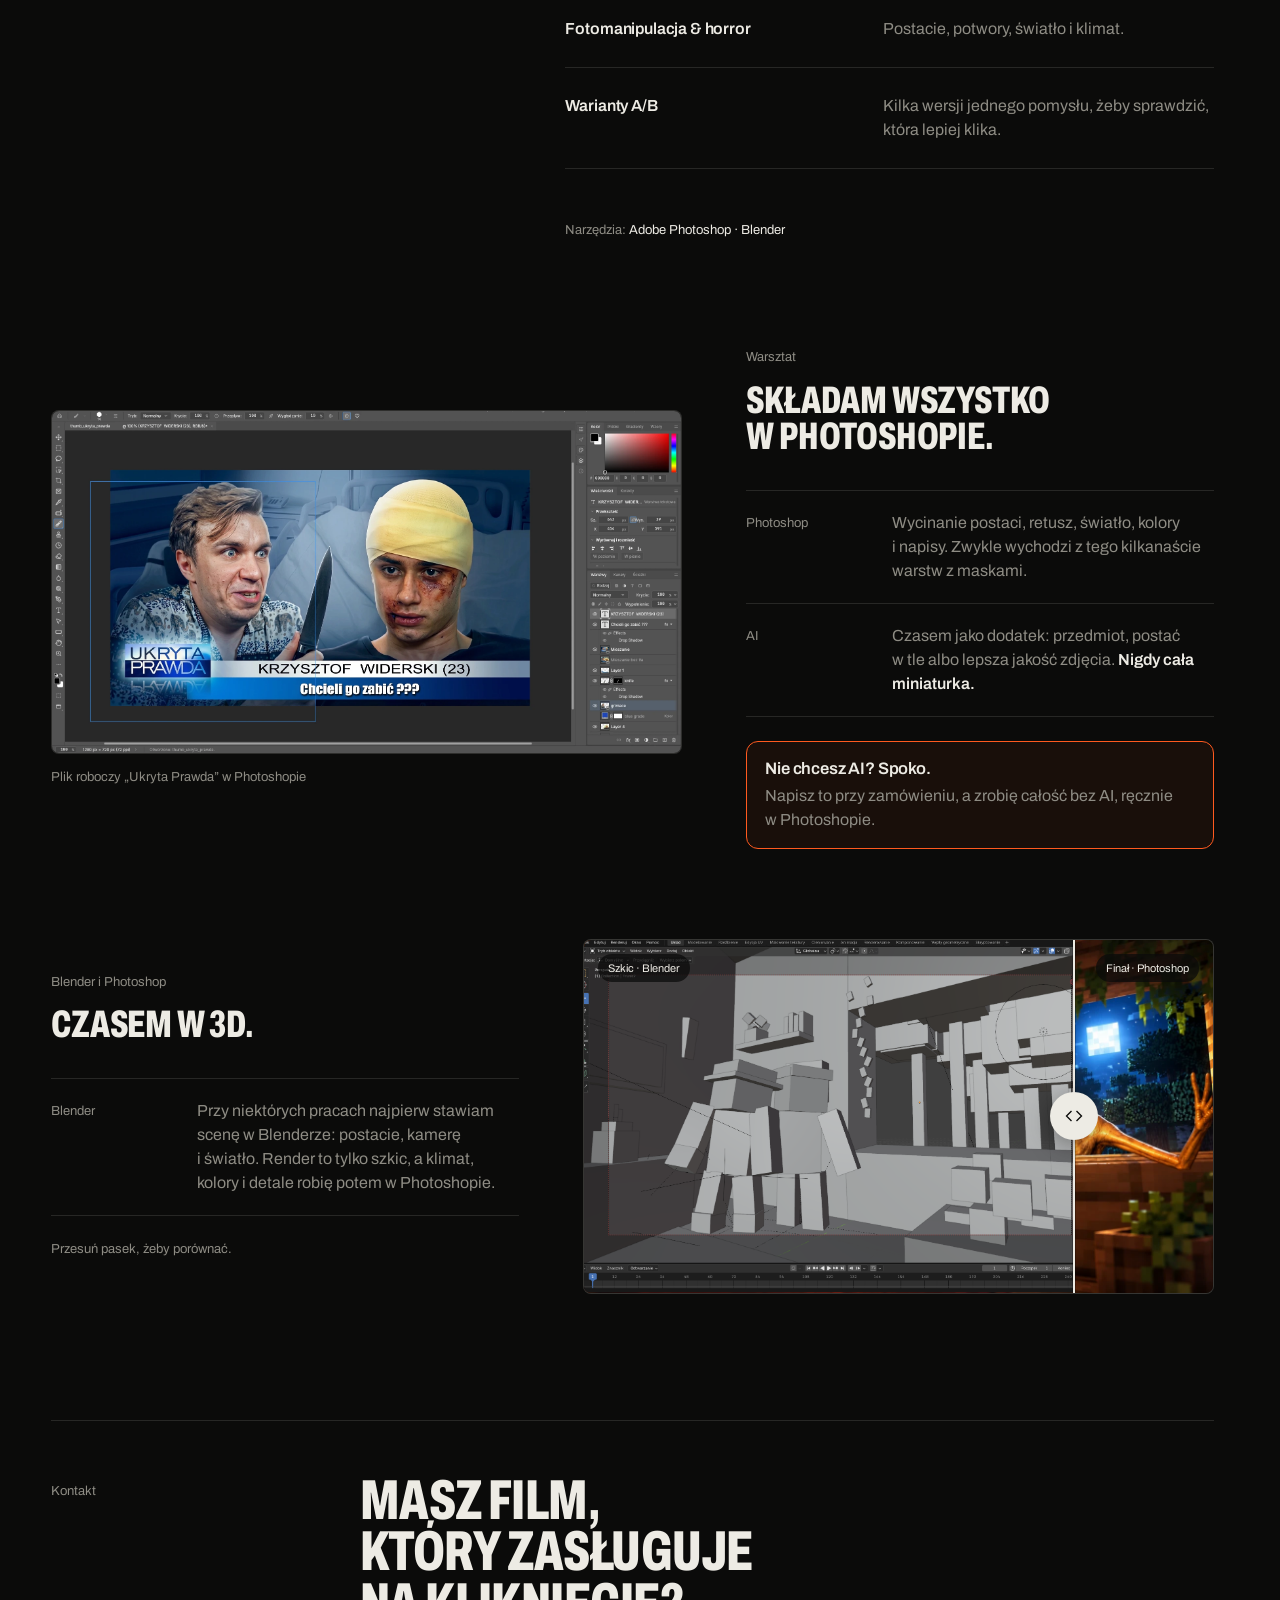
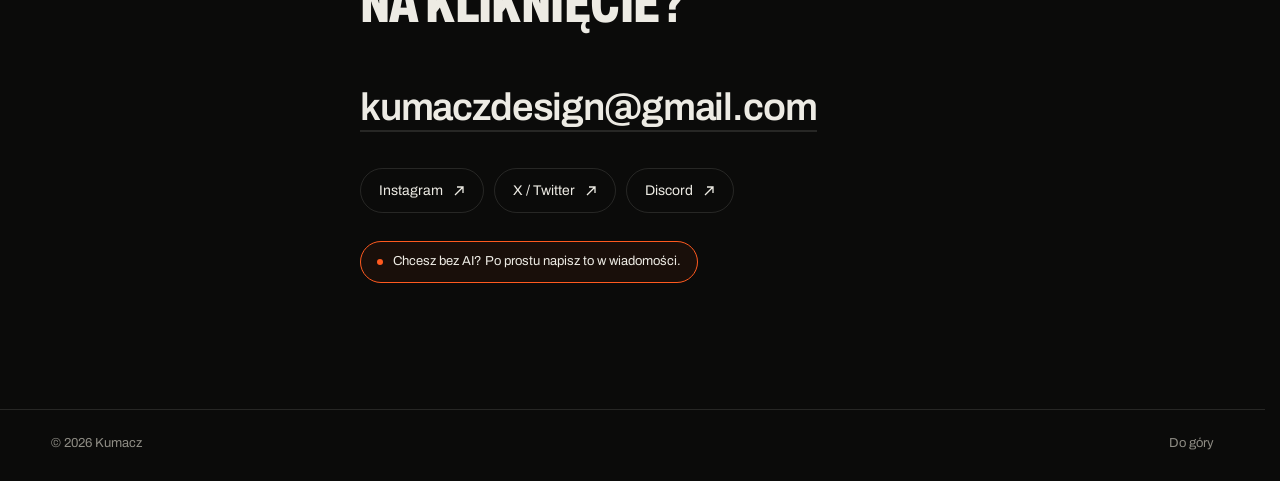
==== commit 143b6c27: "Aktualizacja portfolio" ====
--- a/index.html
+++ b/index.html
@@ -15,7 +15,7 @@
   <link rel="preconnect" href="https://fonts.googleapis.com">
   <link rel="preconnect" href="https://fonts.gstatic.com" crossorigin>
   <link href="https://fonts.googleapis.com/css2?family=Archivo:wdth,wght@62..125,400..800&display=swap" rel="stylesheet">
-  <link rel="stylesheet" href="assets/css/style.css?v=202610201357">
+  <link rel="stylesheet" href="assets/css/style.css?v=202610201358">
 </head>
 <body>
   <a class="skip" href="#prace">Przejdź do prac</a>
@@ -260,7 +260,7 @@
     </div>
   </div>
 
-  <script src="thumbnails.js?v=202610201357"></script>
-  <script src="assets/js/main.js?v=202610201357"></script>
+  <script src="thumbnails.js?v=202610201358"></script>
+  <script src="assets/js/main.js?v=202610201358"></script>
 </body>
 </html>
